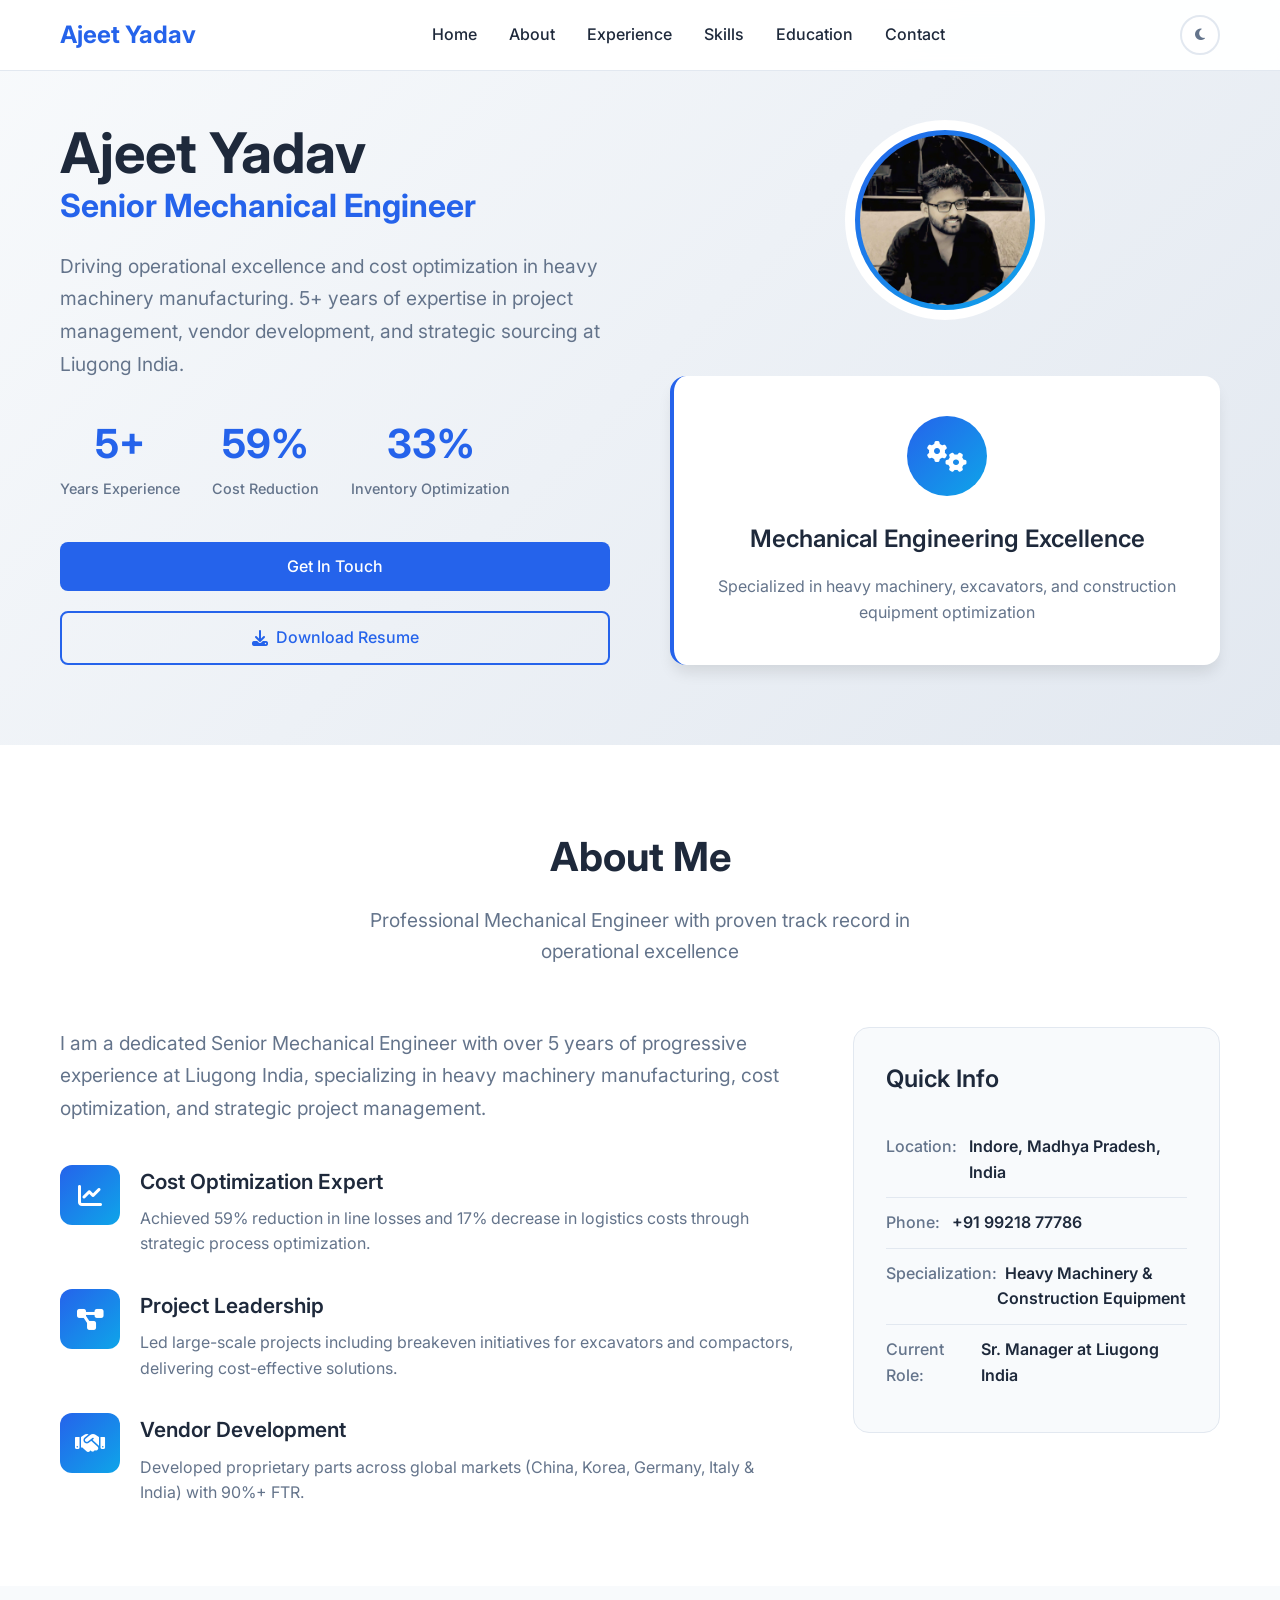
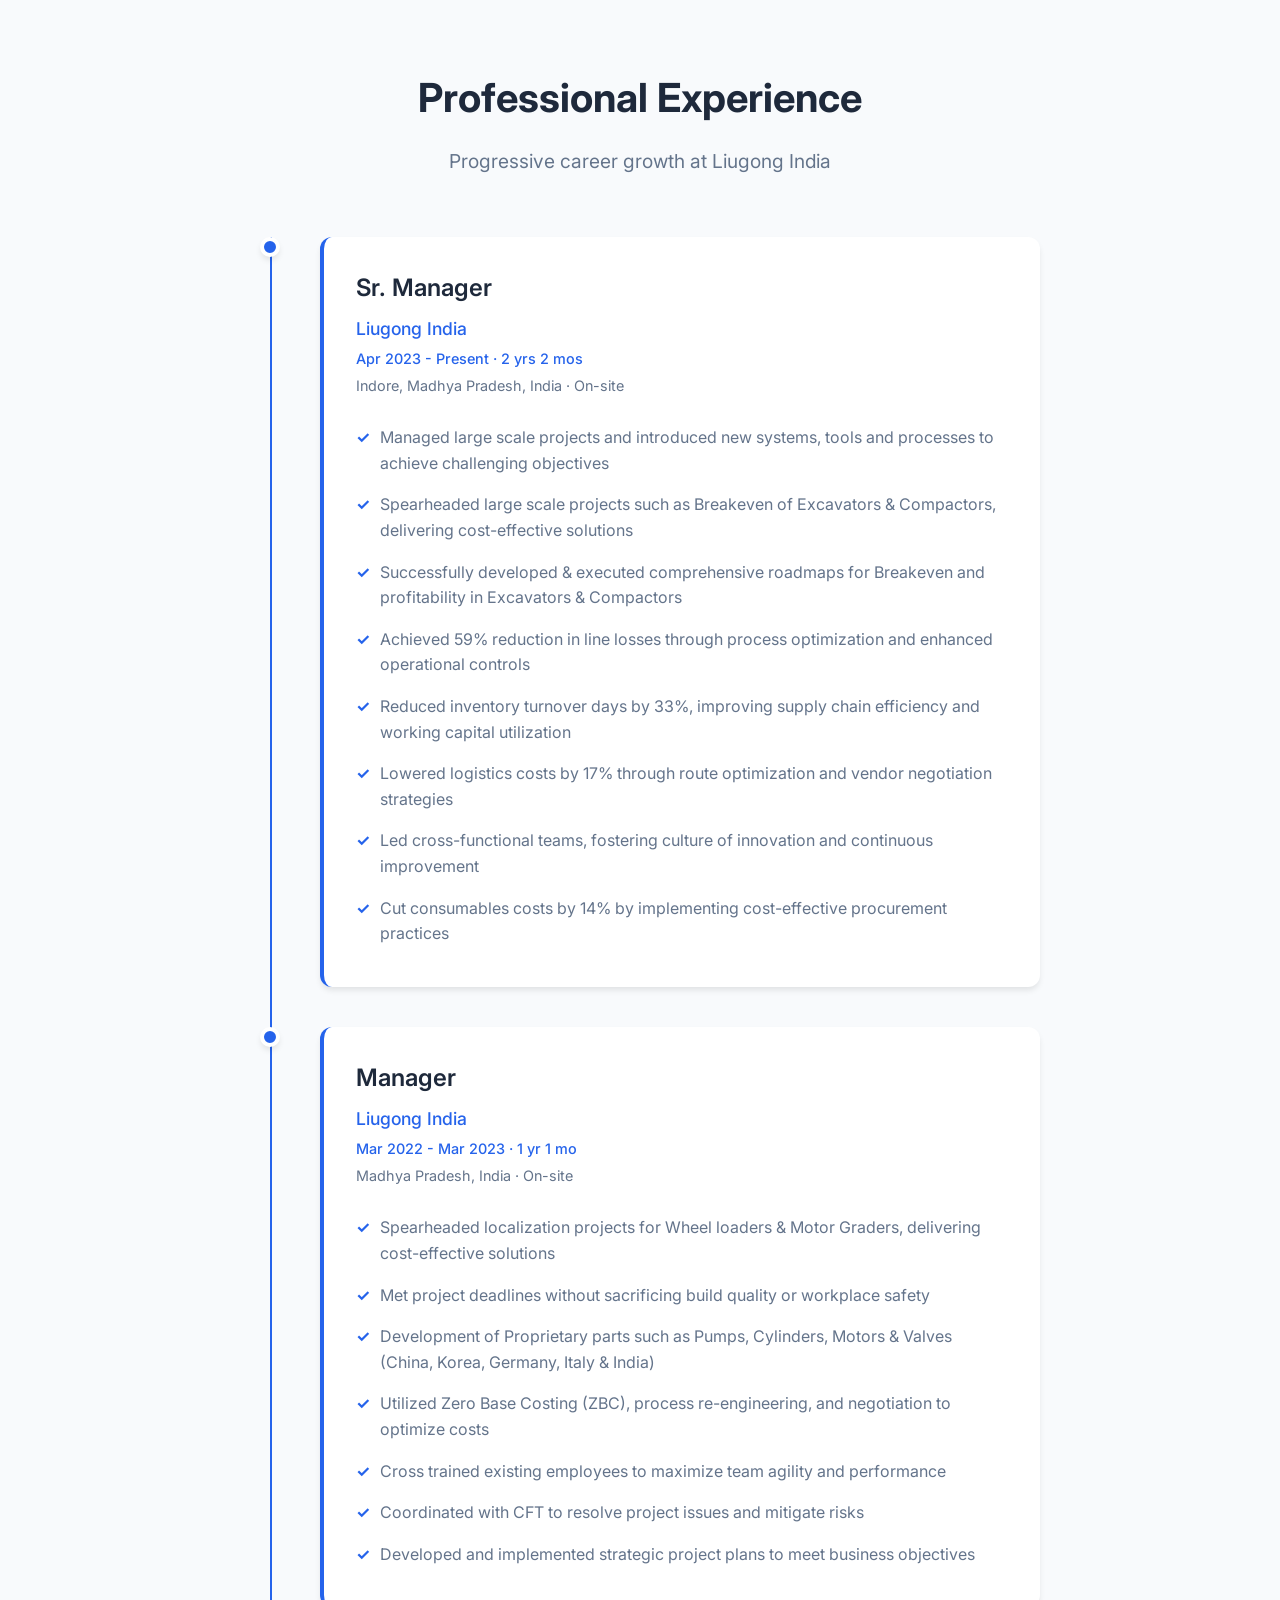
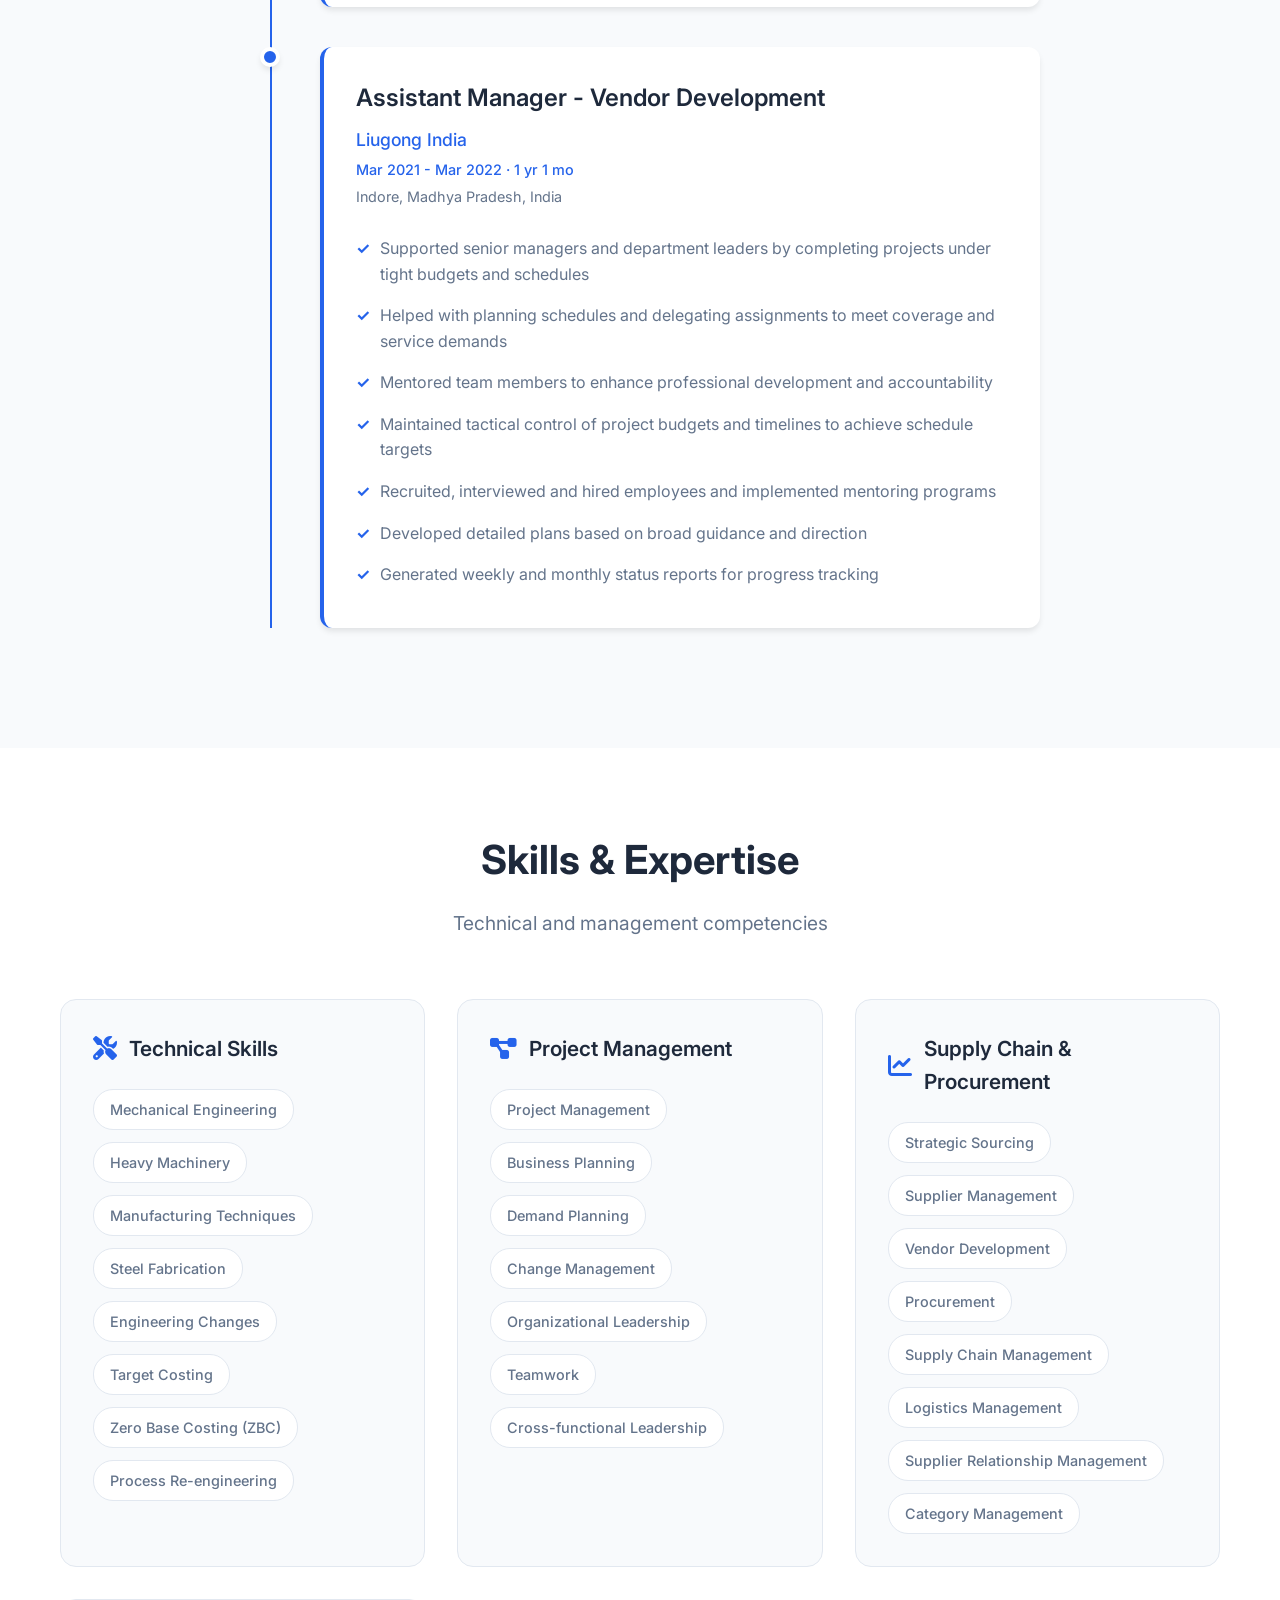
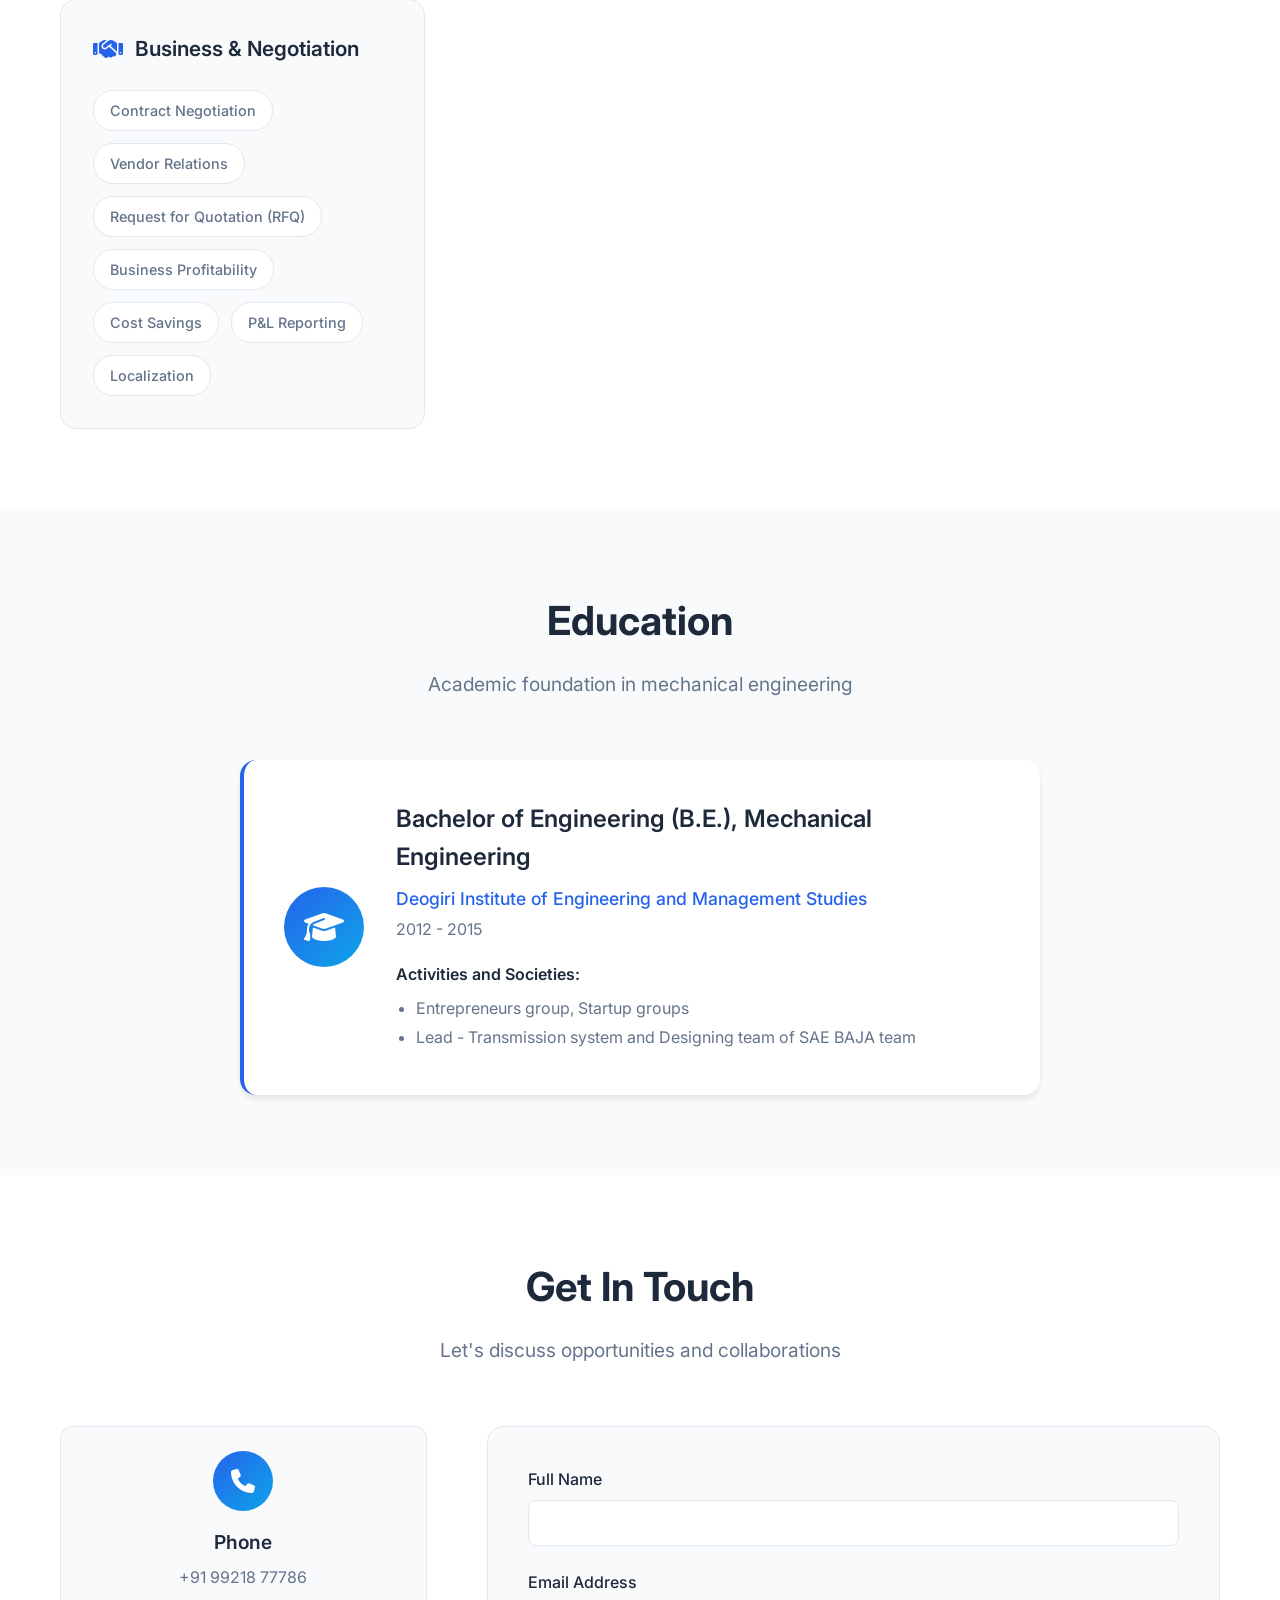
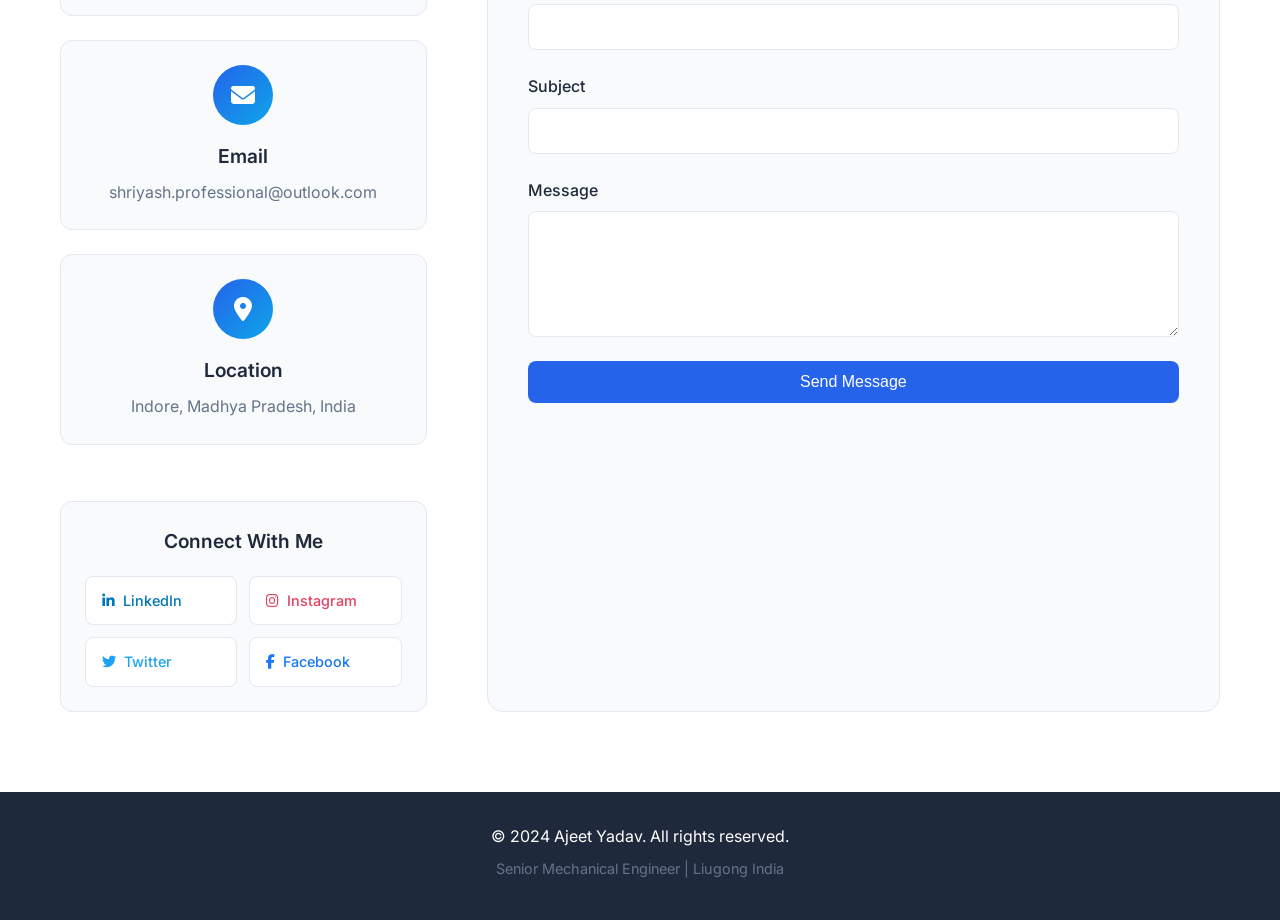
==== index.html @ 1510cbc3 "Add files via upload" ====
<!DOCTYPE html>
<html lang="en">
<head>
    <meta charset="UTF-8">
    <meta name="viewport" content="width=device-width, initial-scale=1.0">
    <title>Ajeet Yadav - Mechanical Engineer | Portfolio</title>
    <meta name="description" content="Professional portfolio of Ajeet Yadav, Senior Mechanical Engineer with 5+ years experience in project management, cost optimization, and vendor development at Liugong India.">
    
    <!-- Fonts -->
    <link href="https://fonts.googleapis.com/css2?family=Inter:wght@300;400;500;600;700&display=swap" rel="stylesheet">
    
    <!-- Icons -->
    <link rel="stylesheet" href="https://cdnjs.cloudflare.com/ajax/libs/font-awesome/6.4.0/css/all.min.css">
    
    <!-- Styles -->
    <link rel="stylesheet" href="styles/main.css">

    <style>
.custom-profile-photo {
  width: 200px;
  height: 200px;
  border-radius: 50%;           /* Makes the image round */
  object-fit: cover;            /* Keeps aspect ratio */
  border: 6px solid #ffffff;    /* Optional white border */
  box-shadow: 0 4px 15px rgba(0,0,0,0.2);
  display: block;
  margin: 0 auto;
}
</style>
</head>
<body>
    <!-- Navigation -->
    <nav class="navbar" id="navbar">
        <div class="nav-container">
            <div class="nav-logo">
                <h2>Ajeet Yadav</h2>
            </div>
            <div class="nav-menu" id="nav-menu">
                <a href="#home" class="nav-link">Home</a>
                <a href="#about" class="nav-link">About</a>
                <a href="#experience" class="nav-link">Experience</a>
                <a href="#skills" class="nav-link">Skills</a>
                <a href="#education" class="nav-link">Education</a>
                <a href="#contact" class="nav-link">Contact</a>
            </div>
            <div class="nav-actions">
                <button class="theme-toggle" id="theme-toggle" aria-label="Toggle dark mode">
                    <i class="fas fa-moon"></i>
                </button>
                <div class="nav-toggle" id="nav-toggle">
                    <span class="bar"></span>
                    <span class="bar"></span>
                    <span class="bar"></span>
                </div>
            </div>
        </div>
    </nav>

    <!-- Hero Section -->
    <section id="home" class="hero">
        <div class="hero-container">
            <div class="hero-content">
                <div class="hero-text">
                    <h1 class="hero-title">
                        <span class="title-line">Ajeet Yadav</span>
                        <span class="title-subtitle">Senior Mechanical Engineer</span>
                    </h1>
                    <p class="hero-description">
                        Driving operational excellence and cost optimization in heavy machinery manufacturing. 
                        5+ years of expertise in project management, vendor development, and strategic sourcing at Liugong India.
                    </p>
                    <div class="profile-photo-container mobile-photo">
                        <div class="profile-photo">
                            <svg width="200" height="200" viewBox="0 0 200 200" xmlns="http://www.w3.org/2000/svg">
                                <defs>
                                    <linearGradient id="profileGradient" x1="0%" y1="0%" x2="100%" y2="100%">
                                        <stop offset="0%" style="stop-color:#2563eb;stop-opacity:1" />
                                        <stop offset="100%" style="stop-color:#0ea5e9;stop-opacity:1" />
                                    </linearGradient>
                                </defs>
                                <circle cx="100" cy="100" r="95" fill="url(#profileGradient)" stroke="#fff" stroke-width="10"/>
                                <circle cx="100" cy="75" r="30" fill="#fff" opacity="0.9"/>
                                <path d="M 50 140 Q 100 120 150 140 L 150 180 Q 100 160 50 180 Z" fill="#fff" opacity="0.9"/>
                                <text x="100" y="195" text-anchor="middle" font-family="Inter" font-size="12" font-weight="600" fill="#64748b"></text>
                            </svg>
                        </div>
                        <div class="photo-placeholder-text">
                            
                        </div>
                    </div>
                    <div class="hero-stats">
                        <div class="stat">
                            <span class="stat-number">5+</span>
                            <span class="stat-label">Years Experience</span>
                        </div>
                        <div class="stat">
                            <span class="stat-number">59%</span>
                            <span class="stat-label">Cost Reduction</span>
                        </div>
                        <div class="stat">
                            <span class="stat-number">33%</span>
                            <span class="stat-label">Inventory Optimization</span>
                        </div>
                    </div>
                    <div class="hero-buttons">
                        <a href="#contact" class="btn btn-primary">Get In Touch</a>
                        <a href="assets/resume.pdf" class="btn btn-secondary" download>
                            <i class="fas fa-download"></i> Download Resume
                        </a>
                    </div>
                </div>
                <div class="hero-image">
                    <div class="profile-photo-container desktop-photo">
                        <div class="profile-photo">


                            <svg width="200" height="200" viewBox="0 0 200 200" xmlns="http://www.w3.org/2000/svg">
                                <defs>
                                    <linearGradient id="profileGradient2" x1="0%" y1="0%" x2="100%" y2="100%">
                                        <stop offset="0%" style="stop-color:#2563eb; stop-opacity:1" />
                                        <stop offset="100%" style="stop-color:#0ea5e9; stop-opacity:1" />
                                    </linearGradient>
                                    <clipPath id="circleView">
                                        <circle cx="100" cy="100" r="85" />
                                    </clipPath>
                                </defs>

                                <!-- Outer Gradient Border Circle -->
                                <circle cx="100" cy="100" r="95" fill="url(#profileGradient2)" stroke="#fff" stroke-width="10" />

                                <!-- User Image Clipped Inside Circle -->
                                <image href="assets/AJ11jpg.jpg" x="15" y="15" height="170" width="170" clip-path="url(#circleView)"
                                    preserveAspectRatio="xMidYMid slice" />
                                </svg>
                        

                        </div>
                        <div class="photo-placeholder-text">
                            
                        </div>
                    </div>
                    <div class="hero-card">
                        <div class="card-icon">
                            <i class="fas fa-cogs"></i>
                        </div>
                        <h3>Mechanical Engineering Excellence</h3>
                        <p>Specialized in heavy machinery, excavators, and construction equipment optimization</p>
                    </div>
                </div>
            </div>
        </div>
    </section>

    <!-- About Section -->
    <section id="about" class="about">
        <div class="container">
            <div class="section-header">
                <h2 class="section-title">About Me</h2>
                <p class="section-subtitle">Professional Mechanical Engineer with proven track record in operational excellence</p>
            </div>
            <div class="about-content">
                <div class="about-text">
                    <p class="about-intro">
                        I am a dedicated Senior Mechanical Engineer with over 5 years of progressive experience at Liugong India, 
                        specializing in heavy machinery manufacturing, cost optimization, and strategic project management.
                    </p>
                    <div class="about-highlights">
                        <div class="highlight-item">
                            <div class="highlight-icon">
                                <i class="fas fa-chart-line"></i>
                            </div>
                            <div class="highlight-content">
                                <h4>Cost Optimization Expert</h4>
                                <p>Achieved 59% reduction in line losses and 17% decrease in logistics costs through strategic process optimization.</p>
                            </div>
                        </div>
                        <div class="highlight-item">
                            <div class="highlight-icon">
                                <i class="fas fa-project-diagram"></i>
                            </div>
                            <div class="highlight-content">
                                <h4>Project Leadership</h4>
                                <p>Led large-scale projects including breakeven initiatives for excavators and compactors, delivering cost-effective solutions.</p>
                            </div>
                        </div>
                        <div class="highlight-item">
                            <div class="highlight-icon">
                                <i class="fas fa-handshake"></i>
                            </div>
                            <div class="highlight-content">
                                <h4>Vendor Development</h4>
                                <p>Developed proprietary parts across global markets (China, Korea, Germany, Italy & India) with 90%+ FTR.</p>
                            </div>
                        </div>
                    </div>
                </div>
                <div class="about-info">
                    <div class="info-card">
                        <h3>Quick Info</h3>
                        <div class="info-item">
                            <span class="info-label">Location:</span>
                            <span class="info-value">&nbsp; &nbsp;Indore, Madhya Pradesh, &nbsp;&nbsp;&nbsp;India</span>
                        </div>
                        <div class="info-item">
                            <span class="info-label">Phone:&nbsp;&nbsp;&nbsp;</span>
                            <span class="info-value">+91 99218 77786</span>
                        </div>
                        <div class="info-item">
                            <span class="info-label">Specialization:</span>
                            <span class="info-value">&nbsp;&nbsp;Heavy Machinery & Construction Equipment</span>
                        </div>
                        <div class="info-item">
                            <span class="info-label">Current Role:</span>
                            <span class="info-value">Sr. Manager at Liugong India</span>
                        </div>
                    </div>
                </div>
            </div>
        </div>
    </section>

    <!-- Experience Section -->
    <section id="experience" class="experience">
        <div class="container">
            <div class="section-header">
                <h2 class="section-title">Professional Experience</h2>
                <p class="section-subtitle">Progressive career growth at Liugong India</p>
            </div>
            <div class="timeline">
                <div class="timeline-item">
                    <div class="timeline-marker"></div>
                    <div class="timeline-content">
                        <div class="timeline-header">
                            <h3>Sr. Manager</h3>
                            <span class="timeline-company">Liugong India</span>
                            <span class="timeline-period">Apr 2023 - Present · 2 yrs 2 mos</span>
                            <span class="timeline-location">Indore, Madhya Pradesh, India · On-site</span>
                        </div>
                        <div class="timeline-achievements">
                            <ul>
                                <li>Managed large scale projects and introduced new systems, tools and processes to achieve challenging objectives</li>
                                <li>Spearheaded large scale projects such as Breakeven of Excavators & Compactors, delivering cost-effective solutions</li>
                                <li>Successfully developed & executed comprehensive roadmaps for Breakeven and profitability in Excavators & Compactors</li>
                                <li>Achieved 59% reduction in line losses through process optimization and enhanced operational controls</li>
                                <li>Reduced inventory turnover days by 33%, improving supply chain efficiency and working capital utilization</li>
                                <li>Lowered logistics costs by 17% through route optimization and vendor negotiation strategies</li>
                                <li>Led cross-functional teams, fostering culture of innovation and continuous improvement</li>
                                <li>Cut consumables costs by 14% by implementing cost-effective procurement practices</li>
                            </ul>
                        </div>
                    </div>
                </div>

                <div class="timeline-item">
                    <div class="timeline-marker"></div>
                    <div class="timeline-content">
                        <div class="timeline-header">
                            <h3>Manager</h3>
                            <span class="timeline-company">Liugong India</span>
                            <span class="timeline-period">Mar 2022 - Mar 2023 · 1 yr 1 mo</span>
                            <span class="timeline-location">Madhya Pradesh, India · On-site</span>
                        </div>
                        <div class="timeline-achievements">
                            <ul>
                                <li>Spearheaded localization projects for Wheel loaders & Motor Graders, delivering cost-effective solutions</li>
                                <li>Met project deadlines without sacrificing build quality or workplace safety</li>
                                <li>Development of Proprietary parts such as Pumps, Cylinders, Motors & Valves (China, Korea, Germany, Italy & India)</li>
                                <li>Utilized Zero Base Costing (ZBC), process re-engineering, and negotiation to optimize costs</li>
                                <li>Cross trained existing employees to maximize team agility and performance</li>
                                <li>Coordinated with CFT to resolve project issues and mitigate risks</li>
                                <li>Developed and implemented strategic project plans to meet business objectives</li>
                            </ul>
                        </div>
                    </div>
                </div>

                <div class="timeline-item">
                    <div class="timeline-marker"></div>
                    <div class="timeline-content">
                        <div class="timeline-header">
                            <h3>Assistant Manager - Vendor Development</h3>
                            <span class="timeline-company">Liugong India</span>
                            <span class="timeline-period">Mar 2021 - Mar 2022 · 1 yr 1 mo</span>
                            <span class="timeline-location">Indore, Madhya Pradesh, India</span>
                        </div>
                        <div class="timeline-achievements">
                            <ul>
                                <li>Supported senior managers and department leaders by completing projects under tight budgets and schedules</li>
                                <li>Helped with planning schedules and delegating assignments to meet coverage and service demands</li>
                                <li>Mentored team members to enhance professional development and accountability</li>
                                <li>Maintained tactical control of project budgets and timelines to achieve schedule targets</li>
                                <li>Recruited, interviewed and hired employees and implemented mentoring programs</li>
                                <li>Developed detailed plans based on broad guidance and direction</li>
                                <li>Generated weekly and monthly status reports for progress tracking</li>
                            </ul>
                        </div>
                    </div>
                </div>
            </div>
        </div>
    </section>

    <!-- Skills Section -->
    <section id="skills" class="skills">
        <div class="container">
            <div class="section-header">
                <h2 class="section-title">Skills & Expertise</h2>
                <p class="section-subtitle">Technical and management competencies</p>
            </div>
            <div class="skills-grid">
                <div class="skill-category">
                    <h3 class="category-title">
                        <i class="fas fa-tools"></i>
                        Technical Skills
                    </h3>
                    <div class="skills-list">
                        <span class="skill-tag">Mechanical Engineering</span>
                        <span class="skill-tag">Heavy Machinery</span>
                        <span class="skill-tag">Manufacturing Techniques</span>
                        <span class="skill-tag">Steel Fabrication</span>
                        <span class="skill-tag">Engineering Changes</span>
                        <span class="skill-tag">Target Costing</span>
                        <span class="skill-tag">Zero Base Costing (ZBC)</span>
                        <span class="skill-tag">Process Re-engineering</span>
                    </div>
                </div>

                <div class="skill-category">
                    <h3 class="category-title">
                        <i class="fas fa-project-diagram"></i>
                        Project Management
                    </h3>
                    <div class="skills-list">
                        <span class="skill-tag">Project Management</span>
                        <span class="skill-tag">Business Planning</span>
                        <span class="skill-tag">Demand Planning</span>
                        <span class="skill-tag">Change Management</span>
                        <span class="skill-tag">Organizational Leadership</span>
                        <span class="skill-tag">Teamwork</span>
                        <span class="skill-tag">Cross-functional Leadership</span>
                    </div>
                </div>

                <div class="skill-category">
                    <h3 class="category-title">
                        <i class="fas fa-chart-line"></i>
                        Supply Chain & Procurement
                    </h3>
                    <div class="skills-list">
                        <span class="skill-tag">Strategic Sourcing</span>
                        <span class="skill-tag">Supplier Management</span>
                        <span class="skill-tag">Vendor Development</span>
                        <span class="skill-tag">Procurement</span>
                        <span class="skill-tag">Supply Chain Management</span>
                        <span class="skill-tag">Logistics Management</span>
                        <span class="skill-tag">Supplier Relationship Management</span>
                        <span class="skill-tag">Category Management</span>
                    </div>
                </div>

                <div class="skill-category">
                    <h3 class="category-title">
                        <i class="fas fa-handshake"></i>
                        Business & Negotiation
                    </h3>
                    <div class="skills-list">
                        <span class="skill-tag">Contract Negotiation</span>
                        <span class="skill-tag">Vendor Relations</span>
                        <span class="skill-tag">Request for Quotation (RFQ)</span>
                        <span class="skill-tag">Business Profitability</span>
                        <span class="skill-tag">Cost Savings</span>
                        <span class="skill-tag">P&L Reporting</span>
                        <span class="skill-tag">Localization</span>
                    </div>
                </div>
            </div>
        </div>
    </section>

    <!-- Education Section -->
    <section id="education" class="education">
        <div class="container">
            <div class="section-header">
                <h2 class="section-title">Education</h2>
                <p class="section-subtitle">Academic foundation in mechanical engineering</p>
            </div>
            <div class="education-card">
                <div class="education-icon">
                    <i class="fas fa-graduation-cap"></i>
                </div>
                <div class="education-content">
                    <h3>Bachelor of Engineering (B.E.), Mechanical Engineering</h3>
                    <p class="education-institution">Deogiri Institute of Engineering and Management Studies</p>
                    <p class="education-period">2012 - 2015</p>
                    <div class="education-activities">
                        <h4>Activities and Societies:</h4>
                        <ul>
                            <li>Entrepreneurs group, Startup groups</li>
                            <li>Lead - Transmission system and Designing team of SAE BAJA team</li>
                        </ul>
                    </div>
                </div>
            </div>
        </div>
    </section>

    <!-- Contact Section -->
    <section id="contact" class="contact">
        <div class="container">
            <div class="section-header">
                <h2 class="section-title">Get In Touch</h2>
                <p class="section-subtitle">Let's discuss opportunities and collaborations</p>
            </div>
            <div class="contact-content">
                <div class="contact-info">
                    <div class="contact-card">
                        <div class="contact-icon">
                            <i class="fas fa-phone"></i>
                        </div>
                        <h3>Phone</h3>
                        <p>+91 99218 77786</p>
                    </div>
                    <div class="contact-card">
                        <div class="contact-icon">
                            <i class="fas fa-envelope"></i>
                        </div>
                        <h3>Email</h3>
                        <p>shriyash.professional@outlook.com</p>
                    </div>
                    <div class="contact-card">
                        <div class="contact-icon">
                            <i class="fas fa-map-marker-alt"></i>
                        </div>
                        <h3>Location</h3>
                        <p>Indore, Madhya Pradesh, India</p>
                    </div>
                    <div class="social-media">
                        <h3>Connect With Me</h3>
                        <div class="social-links">
                            <a href="https://www.linkedin.com/in/ajeet-yadav-aj-0a6a9061/" target="_blank" rel="noopener noreferrer" class="social-link linkedin">
                                <i class="fab fa-linkedin-in"></i>
                                <span>LinkedIn</span>
                            </a>
                            <a href="https://www.instagram.com/yaduvansh_ajeet/" target="_blank" rel="noopener noreferrer" class="social-link instagram">
                                <i class="fab fa-instagram"></i>
                                <span>Instagram</span>
                            </a>
                            <a href="#" target="_blank" rel="noopener noreferrer" class="social-link twitter">
                                <i class="fab fa-twitter"></i>
                                <span>Twitter</span>
                            </a>
                            <a href="#" target="_blank" rel="noopener noreferrer" class="social-link facebook">
                                <i class="fab fa-facebook-f"></i>
                                <span>Facebook</span>
                            </a>
                        </div>
                    </div>
                </div>
                <div class="contact-form-container">
                    <form class="contact-form" id="contact-form">
                        <div class="form-group">
                            <label for="name">Full Name</label>
                            <input type="text" id="name" name="name" required>
                        </div>
                        <div class="form-group">
                            <label for="email">Email Address</label>
                            <input type="email" id="email" name="email" required>
                        </div>
                        <div class="form-group">
                            <label for="subject">Subject</label>
                            <input type="text" id="subject" name="subject" required>
                        </div>
                        <div class="form-group">
                            <label for="message">Message</label>
                            <textarea id="message" name="message" rows="5" required></textarea>
                        </div>
                        <button type="submit" class="btn btn-primary">
                            <span class="btn-text">Send Message</span>
                            <span class="btn-loading" style="display: none;">
                                <i class="fas fa-spinner fa-spin"></i> Sending...
                            </span>
                        </button>
                    </form>
                </div>
            </div>
        </div>
    </section>

    <!-- Footer -->
    <footer class="footer">
        <div class="container">
            <div class="footer-content">
                <p>&copy; 2024 Ajeet Yadav. All rights reserved.</p>
                <p>Senior Mechanical Engineer | Liugong India</p>
            </div>
        </div>
    </footer>

    <!-- Scripts -->
    <script src="scripts/main.js"></script>
</body>
</html>
---- styles/main.css ----
/* Reset and Base Styles */
* {
    margin: 0;
    padding: 0;
    box-sizing: border-box;
}

html {
    scroll-behavior: smooth;
}

body {
    font-family: 'Inter', sans-serif;
    line-height: 1.6;
    color: #333;
    background-color: #f8fafc;
}

/* CSS Variables */
:root {
    --primary-color: #2563eb;
    --secondary-color: #2563eb;
    --accent-color: #0ea5e9;
    --dark-color: #1e293b;
    --light-color: #f8fafc;
    --gray-color: #64748b;
    --border-color: #e2e8f0;
    --shadow: 0 4px 6px -1px rgba(0, 0, 0, 0.1);
    --shadow-lg: 0 10px 15px -3px rgba(0, 0, 0, 0.1);
    --transition: all 0.3s ease;
}

/* Dark Mode Variables */
[data-theme="dark"] {
    --primary-color: #3b82f6;
    --secondary-color: #3b82f6;;
    --accent-color: #06b6d4;
    --dark-color: #f1f5f9;
    --light-color: #0f172a;
    --gray-color: #94a3b8;
    --border-color: #334155;
    --shadow: 0 4px 6px -1px rgba(0, 0, 0, 0.3);
    --shadow-lg: 0 10px 15px -3px rgba(0, 0, 0, 0.3);
}
/* Proile Photo CSS Section Starts Here */
.custom-profile-photo {
  width: 200px;
  height: 200px;
  border-radius: 50%;          /* Makes it circular */
  object-fit: cover;           /* Crops nicely within the circle */
  border: 6px solid #ffffff;   /* Optional: white border like SVG */
  box-shadow: 0 4px 15px rgba(0,0,0,0.2); /* Optional shadow */
  display: block;
  margin: 0 auto;
}
/* Profile Photo CSS Section Ends Here */
[data-theme="dark"] body {
    background-color: #0f172a;
    color: #f1f5f9;
}

/* Utility Classes */
.container {
    max-width: 1200px;
    margin: 0 auto;
    padding: 0 20px;
}

.btn {
    display: inline-flex;
    align-items: center;
    justify-content: center;
    padding: 12px 24px;
    border: none;
    border-radius: 8px;
    text-decoration: none;
    font-weight: 500;
    font-size: 16px;
    cursor: pointer;
    transition: var(--transition);
    gap: 8px;
    text-align: center;
    width: 100%;
}

.btn-primary {
    background-color: var(--primary-color);
    color: white;
}

.btn-primary:hover {
    background-color: #1d4ed8;
    transform: translateY(-2px);
}

.btn-secondary {
    background-color: transparent;
    color: var(--primary-color);
    border: 2px solid var(--primary-color);
}

.btn-secondary:hover {
    background-color: var(--primary-color);
    color: white;
}

.section-header {
    text-align: center;
    margin-bottom: 60px;
}

.section-title {
    font-size: 2.5rem;
    font-weight: 700;
    color: var(--dark-color);
    margin-bottom: 16px;
}

.section-subtitle {
    font-size: 1.2rem;
    color: var(--gray-color);
    max-width: 600px;
    margin: 0 auto;
}

/* Navigation */
.navbar {
    position: fixed;
    top: 0;
    width: 100%;
    background-color: rgba(255, 255, 255, 0.95);
    backdrop-filter: blur(10px);
    border-bottom: 1px solid var(--border-color);
    z-index: 1000;
    transition: var(--transition);
}

[data-theme="dark"] .navbar {
    background-color: rgba(15, 23, 42, 0.95);
}

.nav-container {
    max-width: 1200px;
    margin: 0 auto;
    padding: 0 20px;
    display: flex;
    justify-content: space-between;
    align-items: center;
    height: 70px;
}

.nav-actions {
    display: flex;
    align-items: center;
    gap: 16px;
}

.theme-toggle {
    background: white;
    border: 2px solid var(--border-color);
    border-radius: 50%;
    width: 40px;
    height: 40px;
    display: flex;
    align-items: center;
    justify-content: center;
    cursor: pointer;
    transition: var(--transition);
    color: var(--gray-color);
}

[data-theme="dark"] .theme-toggle {
    background: #334155;
    border-color: #64748b;
    color: #94a3b8;
}

.theme-toggle:hover {
    background-color: var(--primary-color);
    color: white;
    border-color: var(--primary-color);
    transform: scale(1.1);
}

.nav-logo h2 {
    color: var(--primary-color);
    font-weight: 700;
}

[data-theme="dark"] .nav-logo h2 {
    color: #60a5fa;
}

.nav-menu {
    display: flex;
    gap: 32px;
}

.nav-link {
    text-decoration: none;
    color: var(--dark-color);
    font-weight: 500;
    transition: var(--transition);
    position: relative;
}

.nav-link:hover {
    color: var(--primary-color);
}

.nav-link::after {
    content: '';
    position: absolute;
    bottom: -5px;
    left: 0;
    width: 0;
    height: 2px;
    background-color: var(--primary-color);
    transition: var(--transition);
}

.nav-link:hover::after {
    width: 100%;
}

.nav-toggle {
    display: none;
    flex-direction: column;
    cursor: pointer;
}

.bar {
    width: 25px;
    height: 3px;
    background-color: var(--dark-color);
    margin: 3px 0;
    transition: var(--transition);
}

/* Profile Photo Styles */
.profile-photo-container {
    display: flex;
    flex-direction: column;
    align-items: center;
    margin-bottom: 32px;
}

.mobile-photo {
    display: none;
}

.desktop-photo {
    display: flex;
}

.profile-photo {
    position: relative;
    margin-bottom: 16px;
    transition: var(--transition);
}

.profile-photo:hover {
    transform: scale(1.05);
}

.photo-placeholder-text {
    text-align: center;
    color: var(--gray-color);
    font-size: 0.9rem;
    font-style: italic;
    max-width: 200px;
}

/* Hero Section */
.hero {
    padding: 120px 0 80px;
    background: linear-gradient(135deg, #f8fafc 0%, #e2e8f0 100%);
}

[data-theme="dark"] .hero {
    background: linear-gradient(135deg, #0f172a 0%, #1e293b 100%);
}

.hero-container {
    max-width: 1200px;
    margin: 0 auto;
    padding: 0 20px;
}

.hero-content {
    display: grid;
    grid-template-columns: 1fr 1fr;
    gap: 60px;
    align-items: center;
}

.hero-title {
    font-size: 3.5rem;
    font-weight: 700;
    color: var(--dark-color);
    margin-bottom: 24px;
    line-height: 1.2;
}

.title-line {
    display: block;
}

.title-subtitle {
    display: block;
    color: var(--primary-color);
    font-size: 2rem;
}

.hero-description {
    font-size: 1.2rem;
    color: var(--gray-color);
    margin-bottom: 32px;
    line-height: 1.7;
}

.hero-stats {
    display: flex;
    gap: 32px;
    margin-bottom: 40px;
}

.stat {
    text-align: center;
}

.stat-number {
    display: block;
    font-size: 2.5rem;
    font-weight: 700;
    color: var(--secondary-color);
}

.stat-label {
    font-size: 0.9rem;
    color: var(--gray-color);
    font-weight: 500;
}

.hero-buttons {
    display: flex;
    gap: 20px;
    flex-wrap: wrap;
}

.hero-card {
    background: white;
    padding: 40px;
    border-radius: 16px;
    box-shadow: var(--shadow-lg);
    text-align: center;
    border-left: 4px solid var(--secondary-color);
}

[data-theme="dark"] .hero-card {
    background: #334155;
}

.card-icon {
    width: 80px;
    height: 80px;
    background: linear-gradient(135deg, var(--primary-color), var(--accent-color));
    border-radius: 50%;
    display: flex;
    align-items: center;
    justify-content: center;
    margin: 0 auto 24px;
}

.card-icon i {
    font-size: 2rem;
    color: white;
}

.hero-card h3 {
    font-size: 1.5rem;
    font-weight: 600;
    color: var(--dark-color);
    margin-bottom: 16px;
}

.hero-card p {
    color: var(--gray-color);
    line-height: 1.6;
}

/* About Section */
.about {
    padding: 80px 0;
    background-color: white;
}

[data-theme="dark"] .about {
    background-color: #1e293b;
}

.about-content {
    display: grid;
    grid-template-columns: 2fr 1fr;
    gap: 60px;
    align-items: start;
}

.about-intro {
    font-size: 1.2rem;
    color: var(--gray-color);
    margin-bottom: 40px;
    line-height: 1.7;
}

.about-highlights {
    display: flex;
    flex-direction: column;
    gap: 32px;
}

.highlight-item {
    display: flex;
    gap: 20px;
    align-items: flex-start;
}

.highlight-icon {
    width: 60px;
    height: 60px;
    background: linear-gradient(135deg, var(--primary-color), var(--accent-color));
    border-radius: 12px;
    display: flex;
    align-items: center;
    justify-content: center;
    flex-shrink: 0;
}

.highlight-icon i {
    font-size: 1.5rem;
    color: white;
}

.highlight-content h4 {
    font-size: 1.3rem;
    font-weight: 600;
    color: var(--dark-color);
    margin-bottom: 8px;
}

.highlight-content p {
    color: var(--gray-color);
    line-height: 1.6;
}

.info-card {
    background: var(--light-color);
    padding: 32px;
    border-radius: 16px;
    border: 1px solid var(--border-color);
}

[data-theme="dark"] .info-card {
    background: #334155;
}

.info-card h3 {
    font-size: 1.5rem;
    font-weight: 600;
    color: var(--dark-color);
    margin-bottom: 24px;
}

.info-item {
    display: flex;
    justify-content: flex-start;
    padding: 12px 0;
    border-bottom: 1px solid var(--border-color);
}

.info-item:last-child {
    border-bottom: none;
}

.info-label {
    font-weight: 500;
    color: var(--gray-color);
}

.info-value {
    font-weight: 600;
    color: var(--dark-color);
    text-align:start;
}

/* Experience Section */
.experience {
    padding: 80px 0;
    background-color: var(--light-color);
}

[data-theme="dark"] .experience {
    background-color: #0f172a;
}

.timeline {
    position: relative;
    max-width: 800px;
    margin: 0 auto;
}

.timeline::before {
    content: '';
    position: absolute;
    left: 30px;
    top: 0;
    bottom: 0;
    width: 2px;
    background: var(--primary-color);
}

.timeline-item {
    position: relative;
    margin-bottom: 40px;
    padding-left: 80px;
}

.timeline-marker {
    position: absolute;
    left: 20px;
    top: 0;
    width: 20px;
    height: 20px;
    background: var(--secondary-color);
    border-radius: 50%;
    border: 4px solid white;
    box-shadow: var(--shadow);
}

.timeline-content {
    background: white;
    padding: 32px;
    border-radius: 12px;
    box-shadow: var(--shadow);
    border-left: 4px solid var(--primary-color);
}

[data-theme="dark"] .timeline-content {
    background: #334155;
}

.timeline-header h3 {
    font-size: 1.5rem;
    font-weight: 600;
    color: var(--dark-color);
    margin-bottom: 8px;
}

.timeline-company {
    font-size: 1.1rem;
    font-weight: 500;
    color: var(--primary-color);
    display: block;
    margin-bottom: 4px;
}

.timeline-period {
    font-size: 0.9rem;
    color: var(--secondary-color);
    font-weight: 500;
    display: block;
    margin-bottom: 4px;
}

.timeline-location {
    font-size: 0.9rem;
    color: var(--gray-color);
    display: block;
    margin-bottom: 20px;
}

.timeline-achievements ul {
    list-style: none;
    padding: 0;
}

.timeline-achievements li {
    padding: 8px 0;
    padding-left: 24px;
    position: relative;
    color: var(--gray-color);
    line-height: 1.6;
}

.timeline-achievements li::before {
    content: '✓';
    position: absolute;
    left: 0;
    color: var(--secondary-color);
    font-weight: bold;
}

/* Skills Section */
.skills {
    padding: 80px 0;
    background-color: white;
}

[data-theme="dark"] .skills {
    background-color: #1e293b;
}

.skills-grid {
    display: grid;
    grid-template-columns: repeat(auto-fit, minmax(300px, 1fr));
    gap: 32px;
}

.skill-category {
    background: var(--light-color);
    padding: 32px;
    border-radius: 16px;
    border: 1px solid var(--border-color);
    transition: var(--transition);
}

.skill-category:hover {
    transform: translateY(-4px);
    box-shadow: var(--shadow-lg);
}

.category-title {
    display: flex;
    align-items: center;
    gap: 12px;
    font-size: 1.3rem;
    font-weight: 600;
    color: var(--dark-color);
    margin-bottom: 24px;
}

.category-title i {
    color: var(--primary-color);
    font-size: 1.5rem;
}

.skills-list {
    display: flex;
    flex-wrap: wrap;
    gap: 12px;
}

.skill-tag {
    background: white;
    color: var(--gray-color);
    padding: 8px 16px;
    border-radius: 20px;
    font-size: 0.9rem;
    font-weight: 500;
    border: 1px solid var(--border-color);
    transition: var(--transition);
}

[data-theme="dark"] .skill-tag {
    background: #475569;
    color: #e2e8f0;
}

.skill-tag:hover {
    background: var(--primary-color);
    color: white;
    border-color: var(--primary-color);
}

/* Education Section */
.education {
    padding: 80px 0;
    background-color: var(--light-color);
}

[data-theme="dark"] .education {
    background-color: #0f172a;
}

.education-card {
    max-width: 800px;
    margin: 0 auto;
    background: white;
    padding: 40px;
    border-radius: 16px;
    box-shadow: var(--shadow);
    display: flex;
    gap: 32px;
    align-items: center;
    border-left: 4px solid var(--secondary-color);
}

[data-theme="dark"] .education-card {
    background: #334155;
}

.education-icon {
    width: 80px;
    height: 80px;
    background: linear-gradient(135deg, var(--primary-color), var(--accent-color));
    border-radius: 50%;
    display: flex;
    align-items: center;
    justify-content: center;
    flex-shrink: 0;
}

.education-icon i {
    font-size: 2rem;
    color: white;
}

.education-content h3 {
    font-size: 1.5rem;
    font-weight: 600;
    color: var(--dark-color);
    margin-bottom: 8px;
}

.education-institution {
    font-size: 1.1rem;
    color: var(--primary-color);
    font-weight: 500;
    margin-bottom: 4px;
}

.education-period {
    color: var(--gray-color);
    margin-bottom: 20px;
}

.education-activities h4 {
    font-size: 1rem;
    font-weight: 600;
    color: var(--dark-color);
    margin-bottom: 8px;
}

.education-activities ul {
    color: var(--gray-color);
    padding-left: 20px;
}

.education-activities li {
    margin-bottom: 4px;
    line-height: 1.6;
}

/* Social Media Styles */
.social-media {
    margin-top: 32px;
    padding: 24px;
    background: var(--light-color);
    border-radius: 12px;
    border: 1px solid var(--border-color);
}

.social-media h3 {
    font-size: 1.2rem;
    font-weight: 600;
    color: var(--dark-color);
    margin-bottom: 20px;
    text-align: center;
}

.social-links {
    display: grid;
    grid-template-columns: 1fr 1fr;
    gap: 12px;
}

.social-link {
    display: flex;
    align-items: center;
    gap: 8px;
    padding: 12px 16px;
    background: white;
    border-radius: 8px;
    text-decoration: none;
    transition: var(--transition);
    border: 1px solid var(--border-color);
    font-weight: 500;
    font-size: 0.9rem;
}

[data-theme="dark"] .social-link {
    background: #475569;
    color: #e2e8f0;
    border-color: #64748b;
}

.social-link:hover {
    transform: translateY(-2px);
    box-shadow: var(--shadow);
}

.social-link.linkedin {
    color: #0077b5;
}

.social-link.linkedin:hover {
    background-color: #0077b5;
    color: white;
    border-color: #0077b5;
}

.social-link.instagram {
    color: #e4405f;
}

.social-link.instagram:hover {
    background: linear-gradient(45deg, #f09433, #e6683c, #dc2743, #cc2366, #bc1888);
    color: white;
    border-color: #e4405f;
}

.social-link.twitter {
    color: #1da1f2;
}

.social-link.twitter:hover {
    background-color: #1da1f2;
    color: white;
    border-color: #1da1f2;
}

.social-link.facebook {
    color: #1877f2;
}

.social-link.facebook:hover {
    background-color: #1877f2;
    color: white;
    border-color: #1877f2;
}

/* Contact Section */
.contact {
    padding: 80px 0;
    background-color: white;
}

[data-theme="dark"] .contact {
    background-color: #1e293b;
}

.contact-content {
    display: grid;
    grid-template-columns: 1fr 2fr;
    gap: 60px;
}

.contact-info {
    display: flex;
    flex-direction: column;
    gap: 24px;
}

.contact-card {
    background: var(--light-color);
    padding: 24px;
    border-radius: 12px;
    text-align: center;
    border: 1px solid var(--border-color);
    transition: var(--transition);
}

.contact-card:hover {
    transform: translateY(-2px);
    box-shadow: var(--shadow);
}

.contact-icon {
    width: 60px;
    height: 60px;
    background: linear-gradient(135deg, var(--primary-color), var(--accent-color));
    border-radius: 50%;
    display: flex;
    align-items: center;
    justify-content: center;
    margin: 0 auto 16px;
}

.contact-icon i {
    font-size: 1.5rem;
    color: white;
}

.contact-card h3 {
    font-size: 1.2rem;
    font-weight: 600;
    color: var(--dark-color);
    margin-bottom: 8px;
}

.contact-card p {
    color: var(--gray-color);
}

.contact-form-container {
    background: var(--light-color);
    padding: 40px;
    border-radius: 16px;
    border: 1px solid var(--border-color);
}

[data-theme="dark"] .contact-form-container {
    background: #334155;
}

.contact-form {
    display: flex;
    flex-direction: column;
    gap: 24px;
}

.form-group {
    display: flex;
    flex-direction: column;
    gap: 8px;
}

.form-group label {
    font-weight: 500;
    color: var(--dark-color);
}

.form-group input,
.form-group textarea {
    padding: 12px 16px;
    border: 1px solid var(--border-color);
    border-radius: 8px;
    font-size: 16px;
    font-family: inherit;
    transition: var(--transition);
    background: white;
    color: var(--dark-color);
}

[data-theme="dark"] .form-group input,
[data-theme="dark"] .form-group textarea {
    background: #475569;
    color: #f1f5f9;
    border-color: #64748b;
}

.form-group input:focus,
.form-group textarea:focus {
    outline: none;
    border-color: var(--primary-color);
    box-shadow: 0 0 0 3px rgba(37, 99, 235, 0.1);
}

.form-group textarea {
    resize: vertical;
    min-height: 120px;
}

/* Footer */
.footer {
    background-color: var(--dark-color);
    color: white;
    padding: 32px 0;
    text-align: center;
}

[data-theme="dark"] .footer {
    background-color: #0f172a;
    border-top: 1px solid #334155;
}

.footer-content p {
    margin-bottom: 8px;
}

.footer-content p:last-child {
    color: var(--gray-color);
    font-size: 0.9rem;
}

/* Responsive Design */
@media (max-width: 768px) {
    .nav-container {
        height: 70px !important;
        min-height: 70px !important;
        padding: 0 20px !important;
    }

    .navbar {
        height: 70px !important;
        min-height: 70px !important;
    }

    .nav-menu {
        position: fixed;
        left: -100%;
        top: 70px;
        flex-direction: column;
        background-color: white;
        width: 100%;
        text-align: center;
        transition: var(--transition);
        box-shadow: var(--shadow);
        padding: 20px 0;
        z-index: 999;
    }

    [data-theme="dark"] .nav-menu {
        background-color: var(--light-color);
    }

    .nav-menu.active {
        left: 0;
    }

    .nav-toggle {
        display: flex;
        flex-shrink: 0;
    }

    .nav-actions {
        gap: 12px;
        flex-shrink: 0;
    }

    .theme-toggle {
        width: 36px;
        height: 36px;
        font-size: 14px;
        flex-shrink: 0;
    }

    .nav-logo {
        flex-shrink: 0 !important;
        min-width: 120px !important;
    }

    .nav-logo h2 {
        font-size: 1.5rem !important;
        margin: 0 !important;
        white-space: nowrap !important;
        overflow: visible !important;
    }

    .social-links {
        grid-template-columns: 1fr;
    }

    .nav-toggle.active .bar:nth-child(2) {
        opacity: 0;
    }

    .nav-toggle.active .bar:nth-child(1) {
        transform: translateY(8px) rotate(45deg);
    }

    .nav-toggle.active .bar:nth-child(3) {
        transform: translateY(-8px) rotate(-45deg);
    }

    .hero-content {
        grid-template-columns: 1fr;
        gap: 40px;
        text-align: center;
    }

    .mobile-photo {
        display: flex;
        flex-direction: column;
        align-items: center;
        margin: 32px 0;
    }

    .desktop-photo {
        display: none;
    }

    .hero-image {
        order: 2;
    }

    .hero-title {
        font-size: 2.5rem;
    }

    .title-subtitle {
        font-size: 1.5rem;
    }

    .hero-stats {
        justify-content: center;
    }

    .section-title {
        font-size: 2rem;
    }

    .about-content {
        grid-template-columns: 1fr;
        gap: 40px;
    }

    .contact-content {
        grid-template-columns: 1fr;
        gap: 40px;
    }

    .education-card {
        flex-direction: column;
        text-align: center;
        padding: 32px;
    }

    .timeline::before {
        left: 20px;
    }

    .timeline-item {
        padding-left: 60px;
    }

    .timeline-marker {
        left: 10px;
    }

    .hero-buttons {
        justify-content: center;
    }

    .hero-buttons .btn {
        padding: 10px 20px;
        font-size: 14px;
        width: auto;
    }
}

@media (max-width: 480px) {
    .container {
        padding: 0 16px;
    }

    .hero {
        padding: 100px 0 60px;
    }

    .hero-title {
        font-size: 2rem;
    }

    .title-subtitle {
        font-size: 1.2rem;
    }

    .hero-stats {
        flex-direction: column;
        gap: 16px;
    }

    .hero-buttons {
        flex-direction: column;
        align-items: center;
    }

    .section-header {
        margin-bottom: 40px;
    }

    .section-title {
        font-size: 1.8rem;
    }

    .skills-grid {
        grid-template-columns: 1fr;
    }

    .contact-form-container {
        padding: 24px;
    }

    .education-card {
        padding: 24px;
    }

    .timeline-content {
        padding: 24px;
    }
}

/* Animation Classes */
.fade-in {
    opacity: 0;
    transform: translateY(30px);
    transition: all 0.6s ease;
}

.fade-in.visible {
    opacity: 1;
    transform: translateY(0);
}

/* Loading Animation */
@keyframes spin {
    to {
        transform: rotate(360deg);
    }
}

.fa-spinner {
    animation: spin 1s linear infinite;
}

/* Form Status Messages */
.form-message {
    padding: 12px 16px;
    border-radius: 8px;
    margin-bottom: 20px;
    font-weight: 500;
}

.form-message.success {
    background-color: #dcfce7;
    color: #166534;
    border: 1px solid #bbf7d0;
}

.form-message.error {
    background-color: #fef2f2;
    color: #dc2626;
    border: 1px solid #fecaca;
}

/* Form Field Validation Styles */
.form-group.focused label {
    color: var(--primary-color);
}

.form-group input.success,
.form-group textarea.success {
    border-color: #22c55e;
    box-shadow: 0 0 0 3px rgba(34, 197, 94, 0.1);
}

.form-group input.error,
.form-group textarea.error {
    border-color: #ef4444;
    box-shadow: 0 0 0 3px rgba(239, 68, 68, 0.1);
}

.field-message {
    font-size: 0.8rem;
    color: #ef4444;
    margin-top: 4px;
    display: block;
}
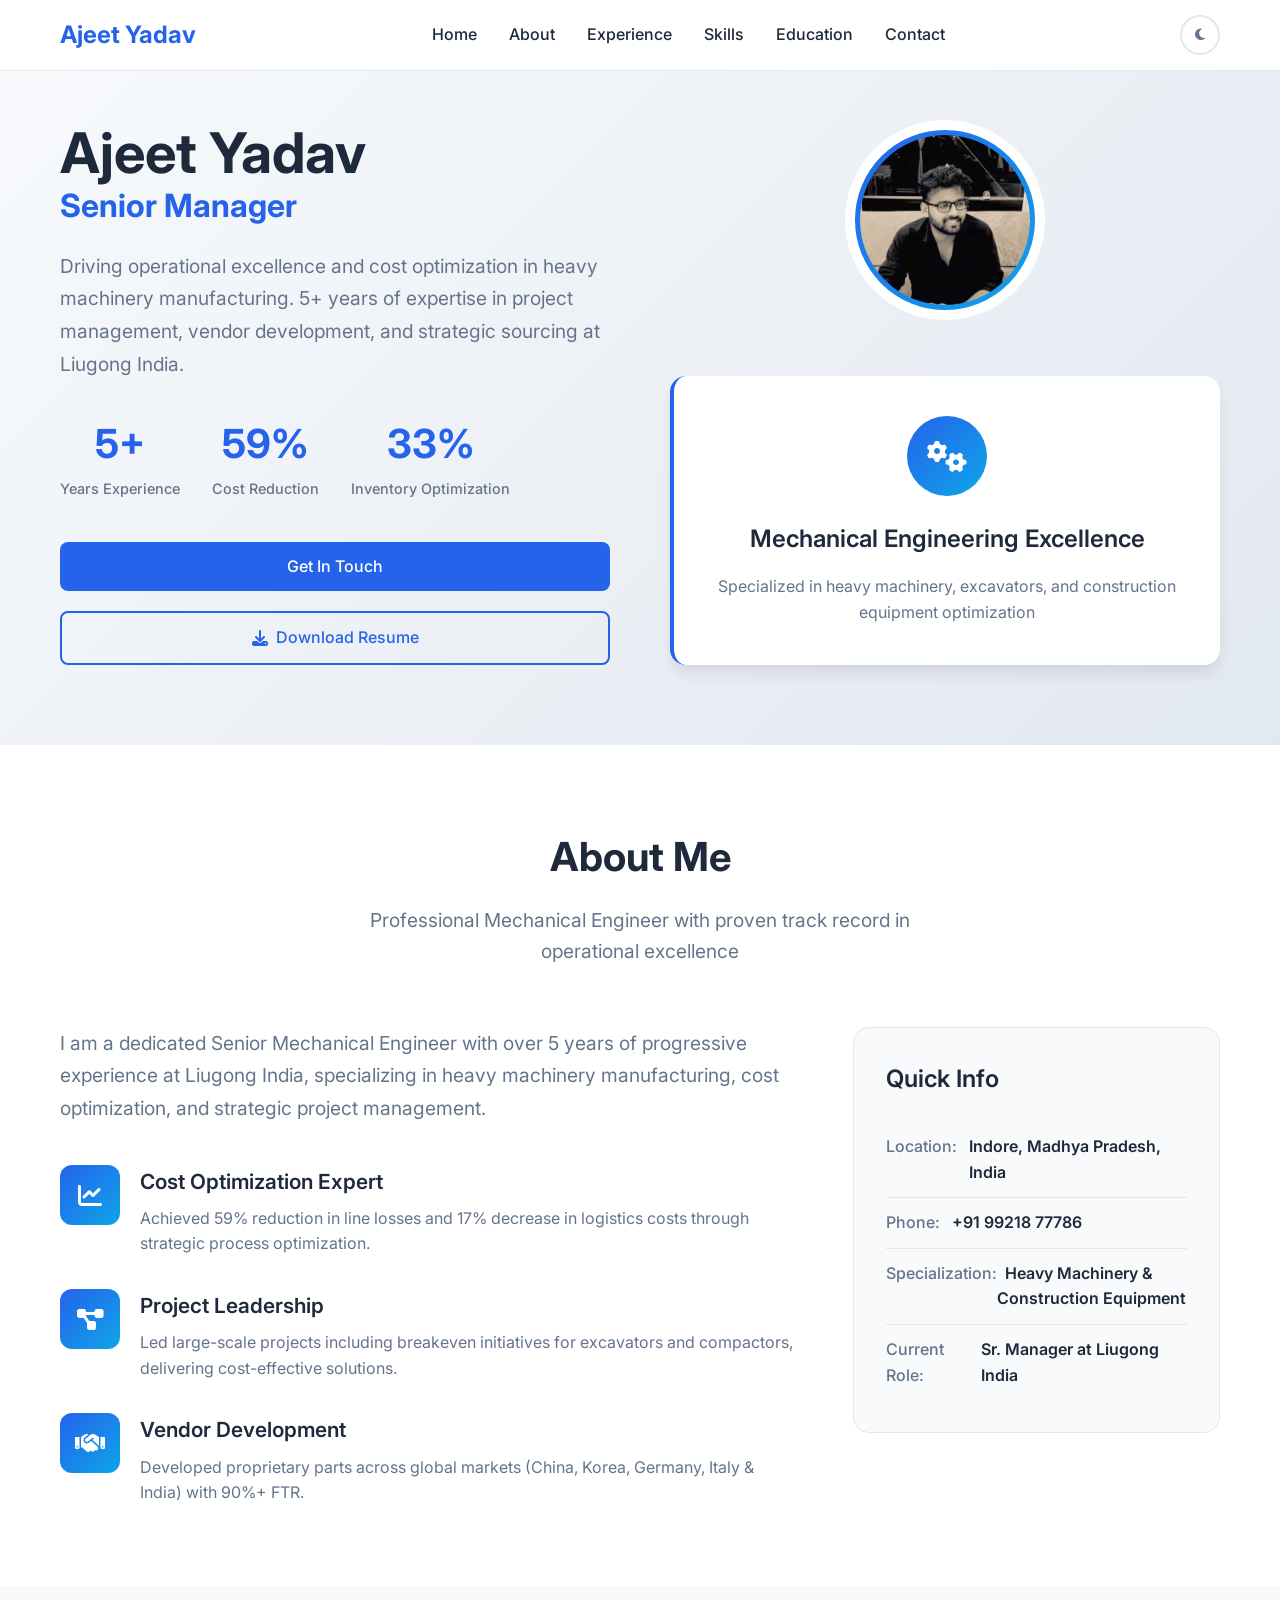
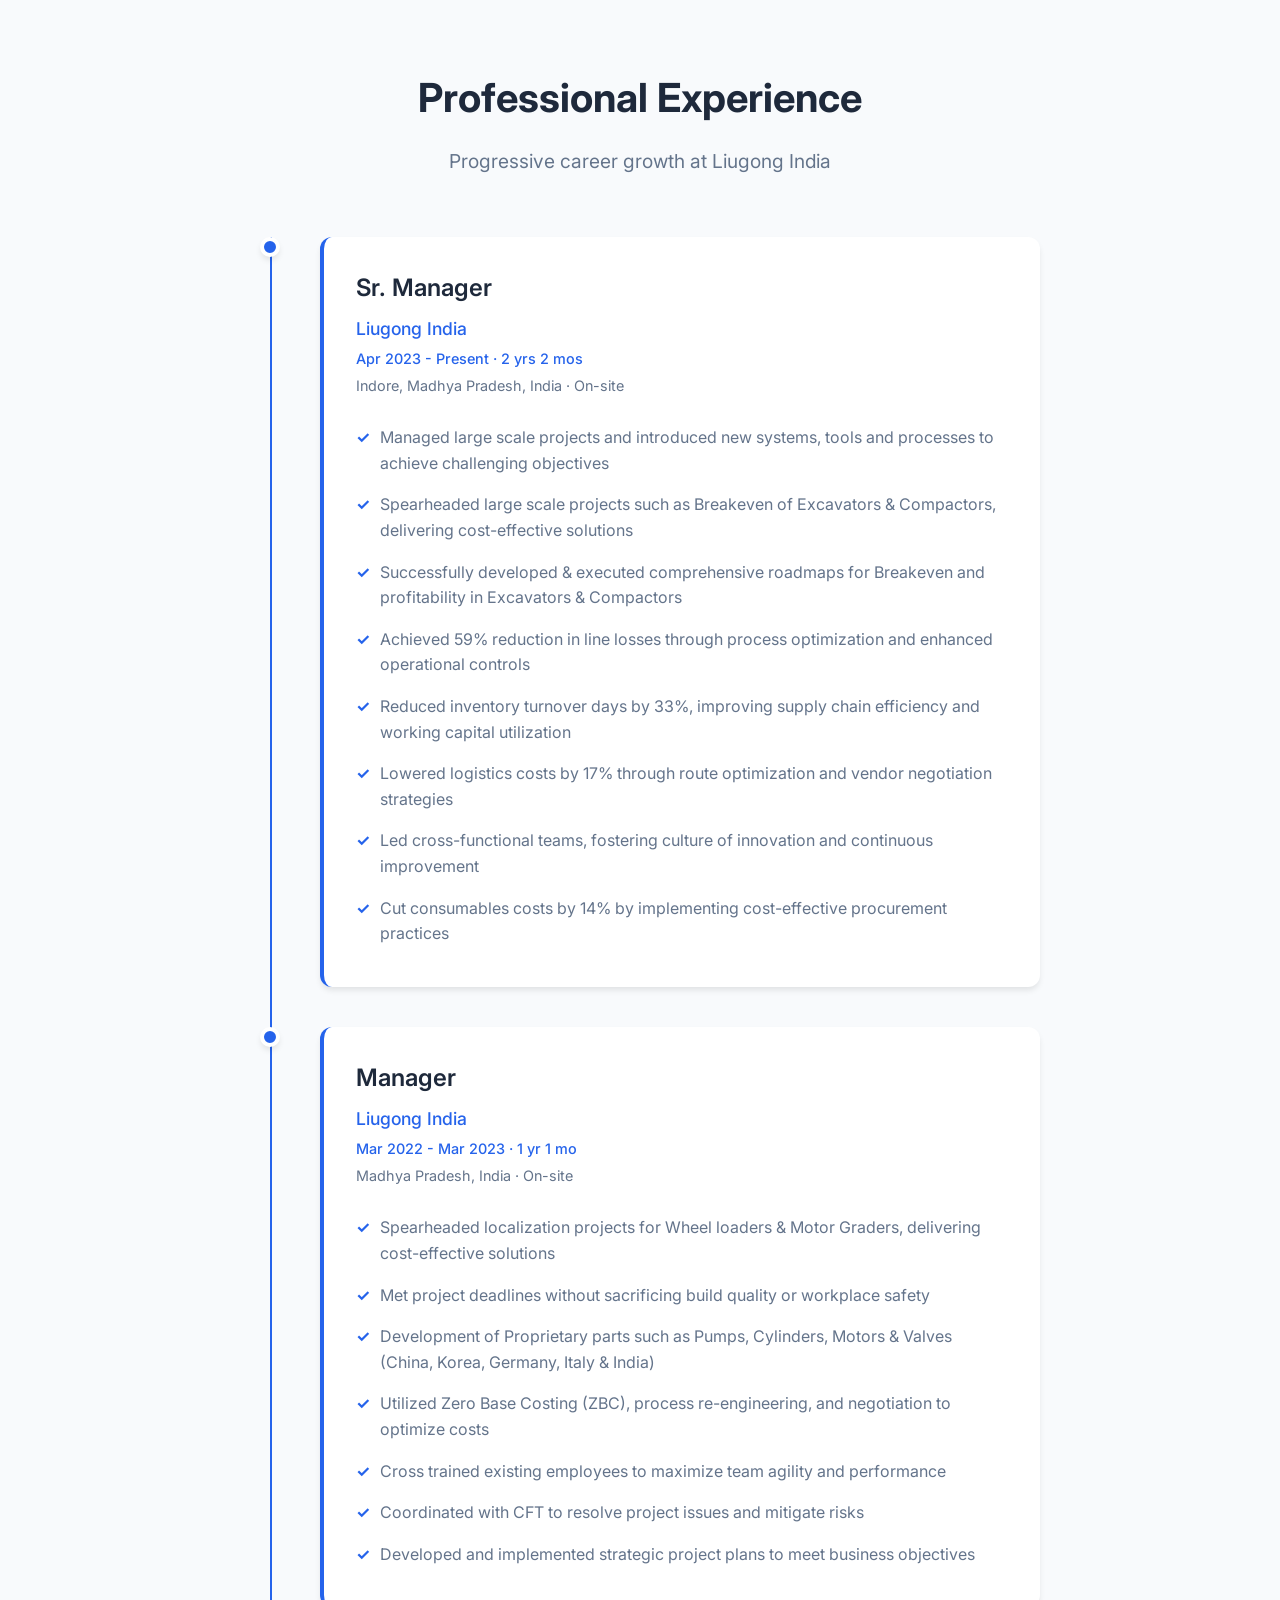
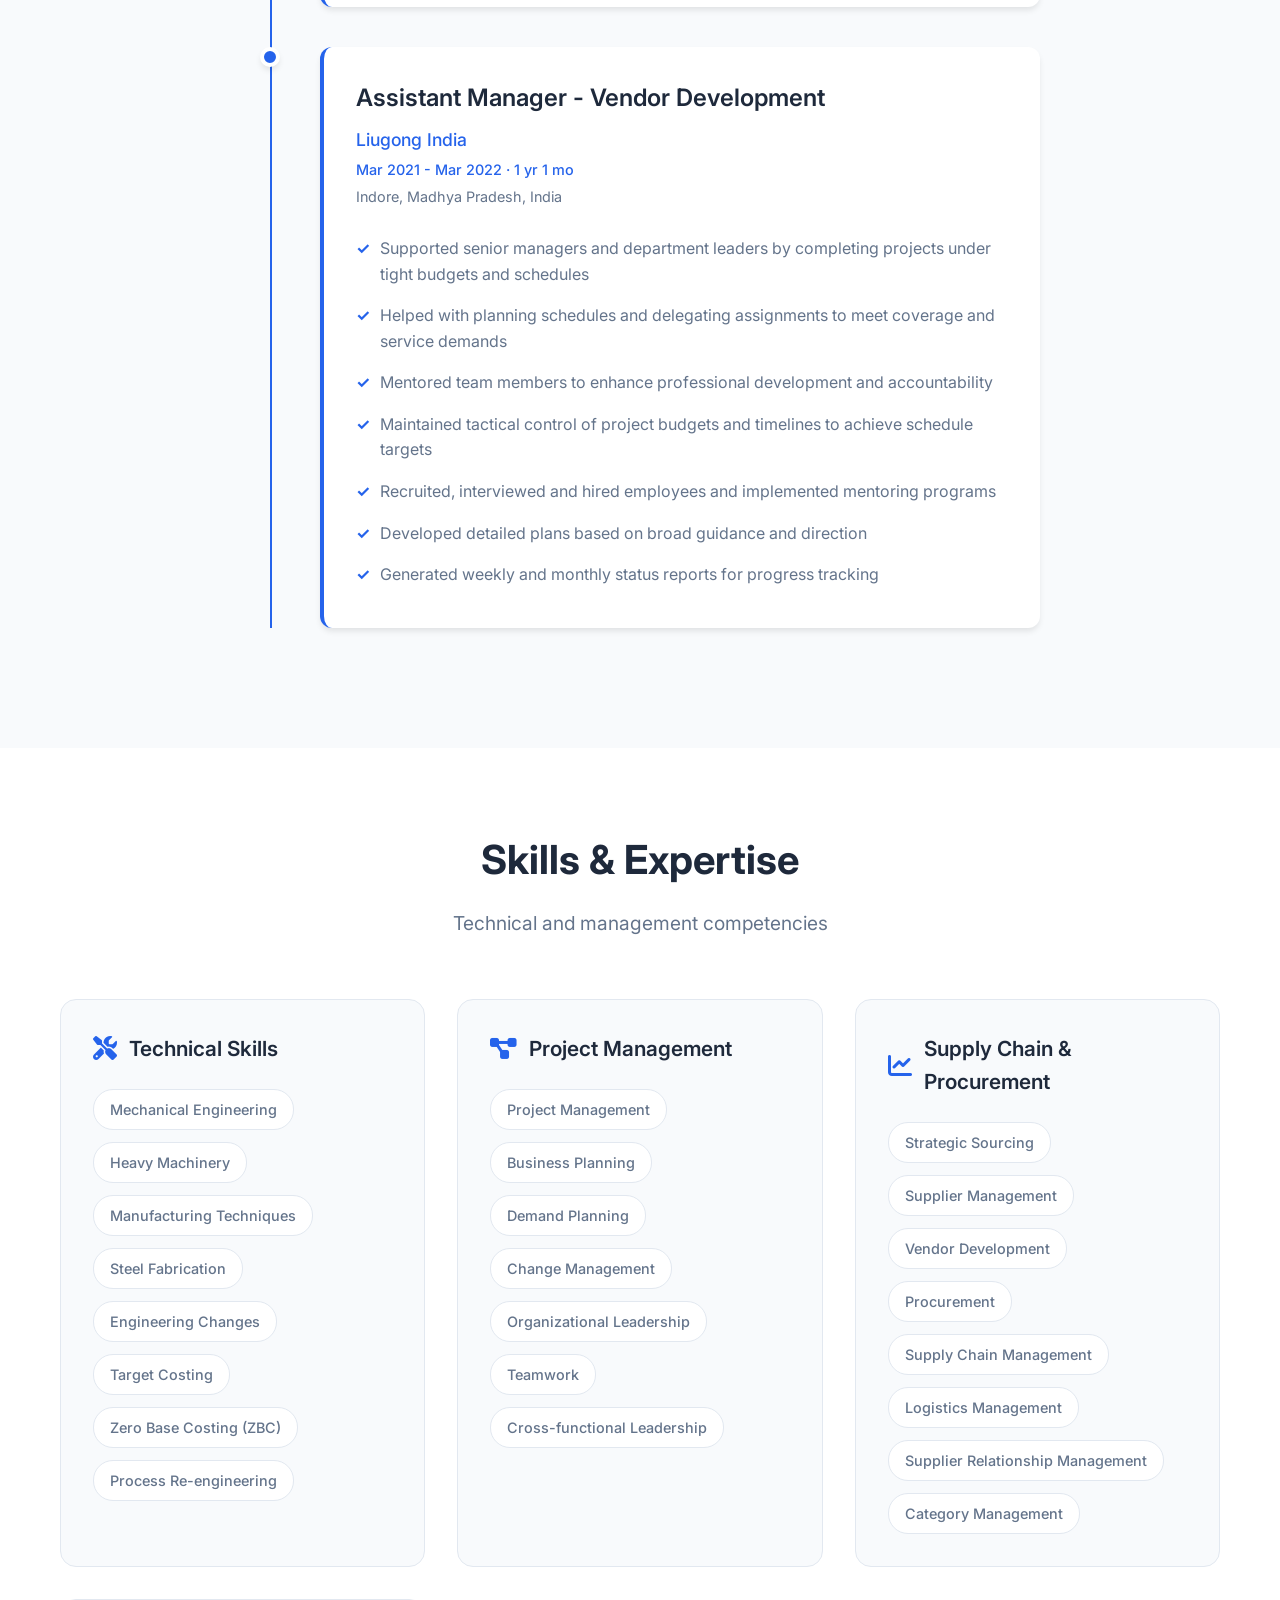
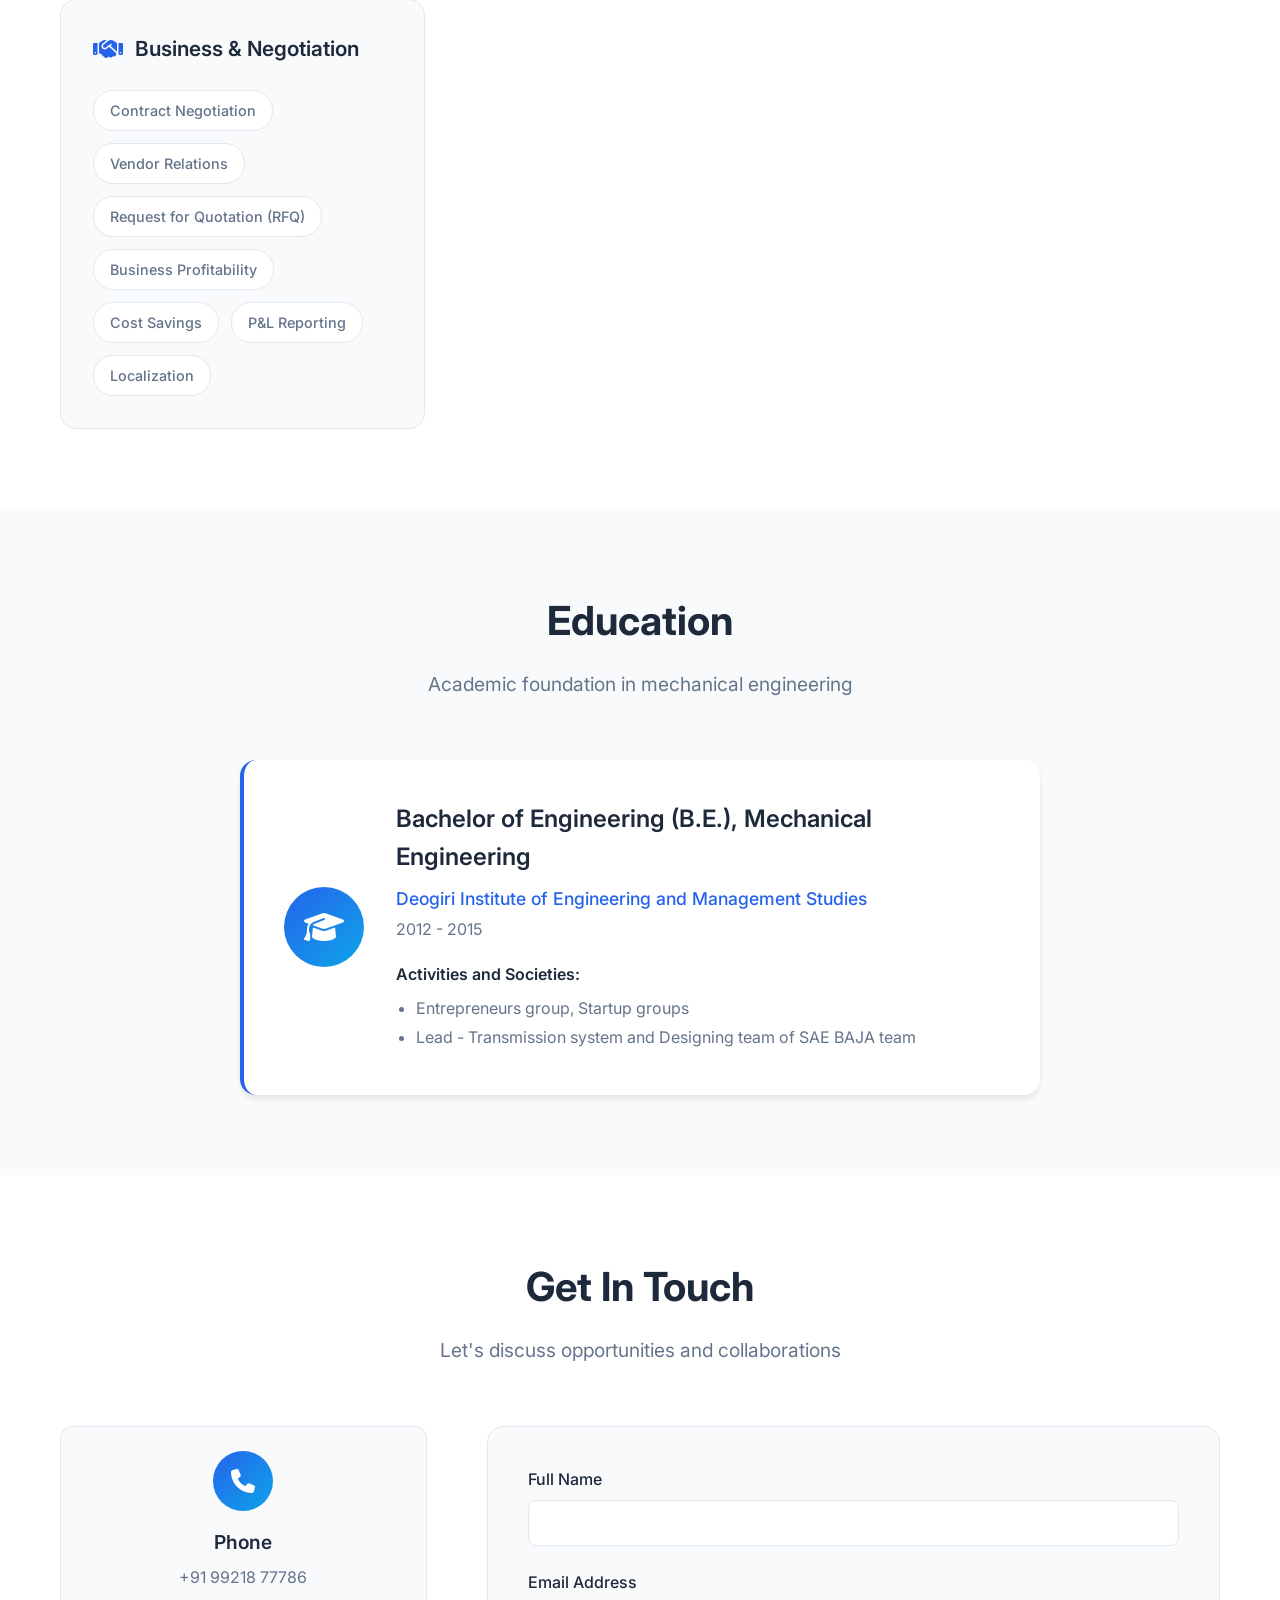
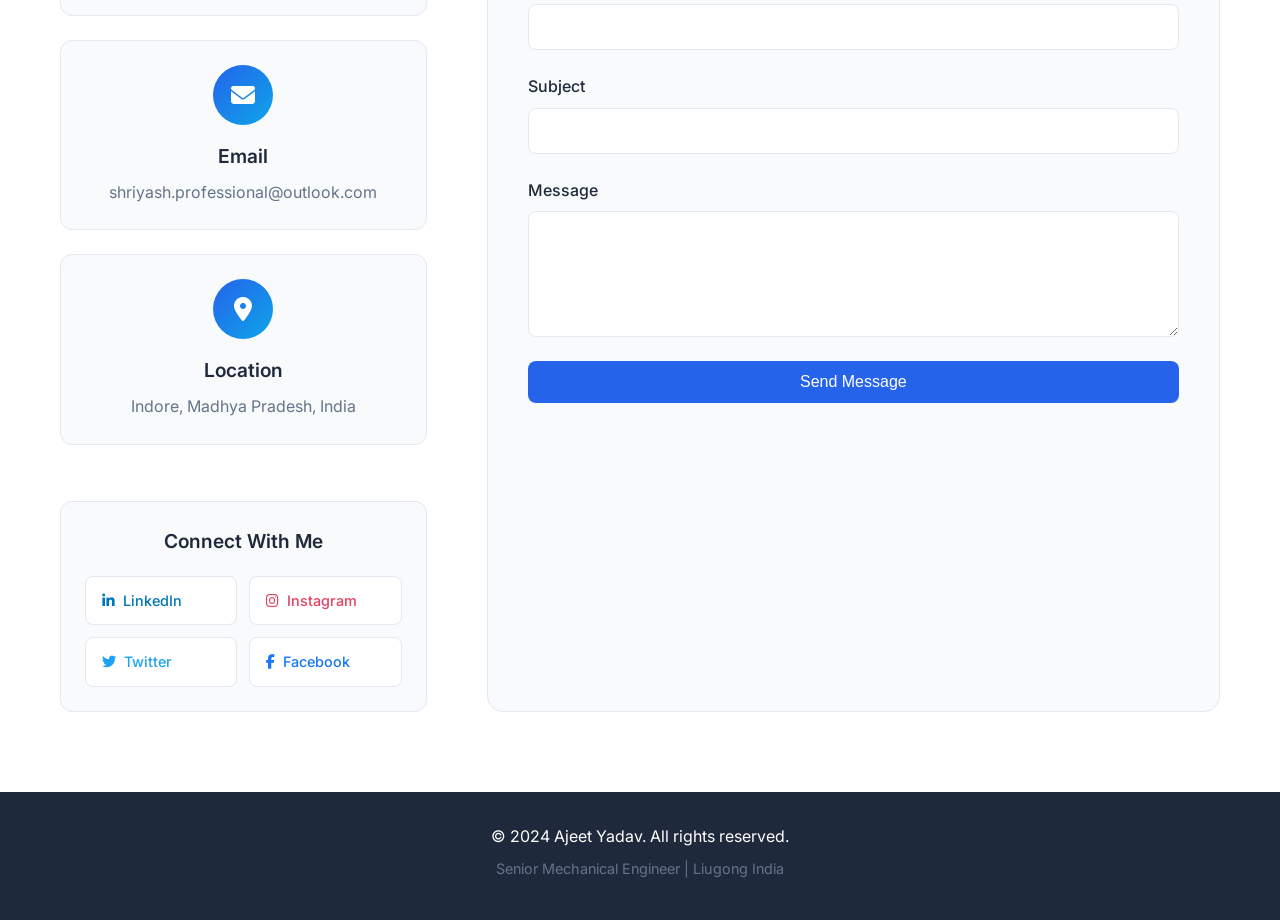
==== commit 04b56e71: "Update index.html" ====
--- a/index.html
+++ b/index.html
@@ -63,7 +63,7 @@
                 <div class="hero-text">
                     <h1 class="hero-title">
                         <span class="title-line">Ajeet Yadav</span>
-                        <span class="title-subtitle">Senior Mechanical Engineer</span>
+                        <span class="title-subtitle">Senior Manager</span>
                     </h1>
                     <p class="hero-description">
                         Driving operational excellence and cost optimization in heavy machinery manufacturing. 
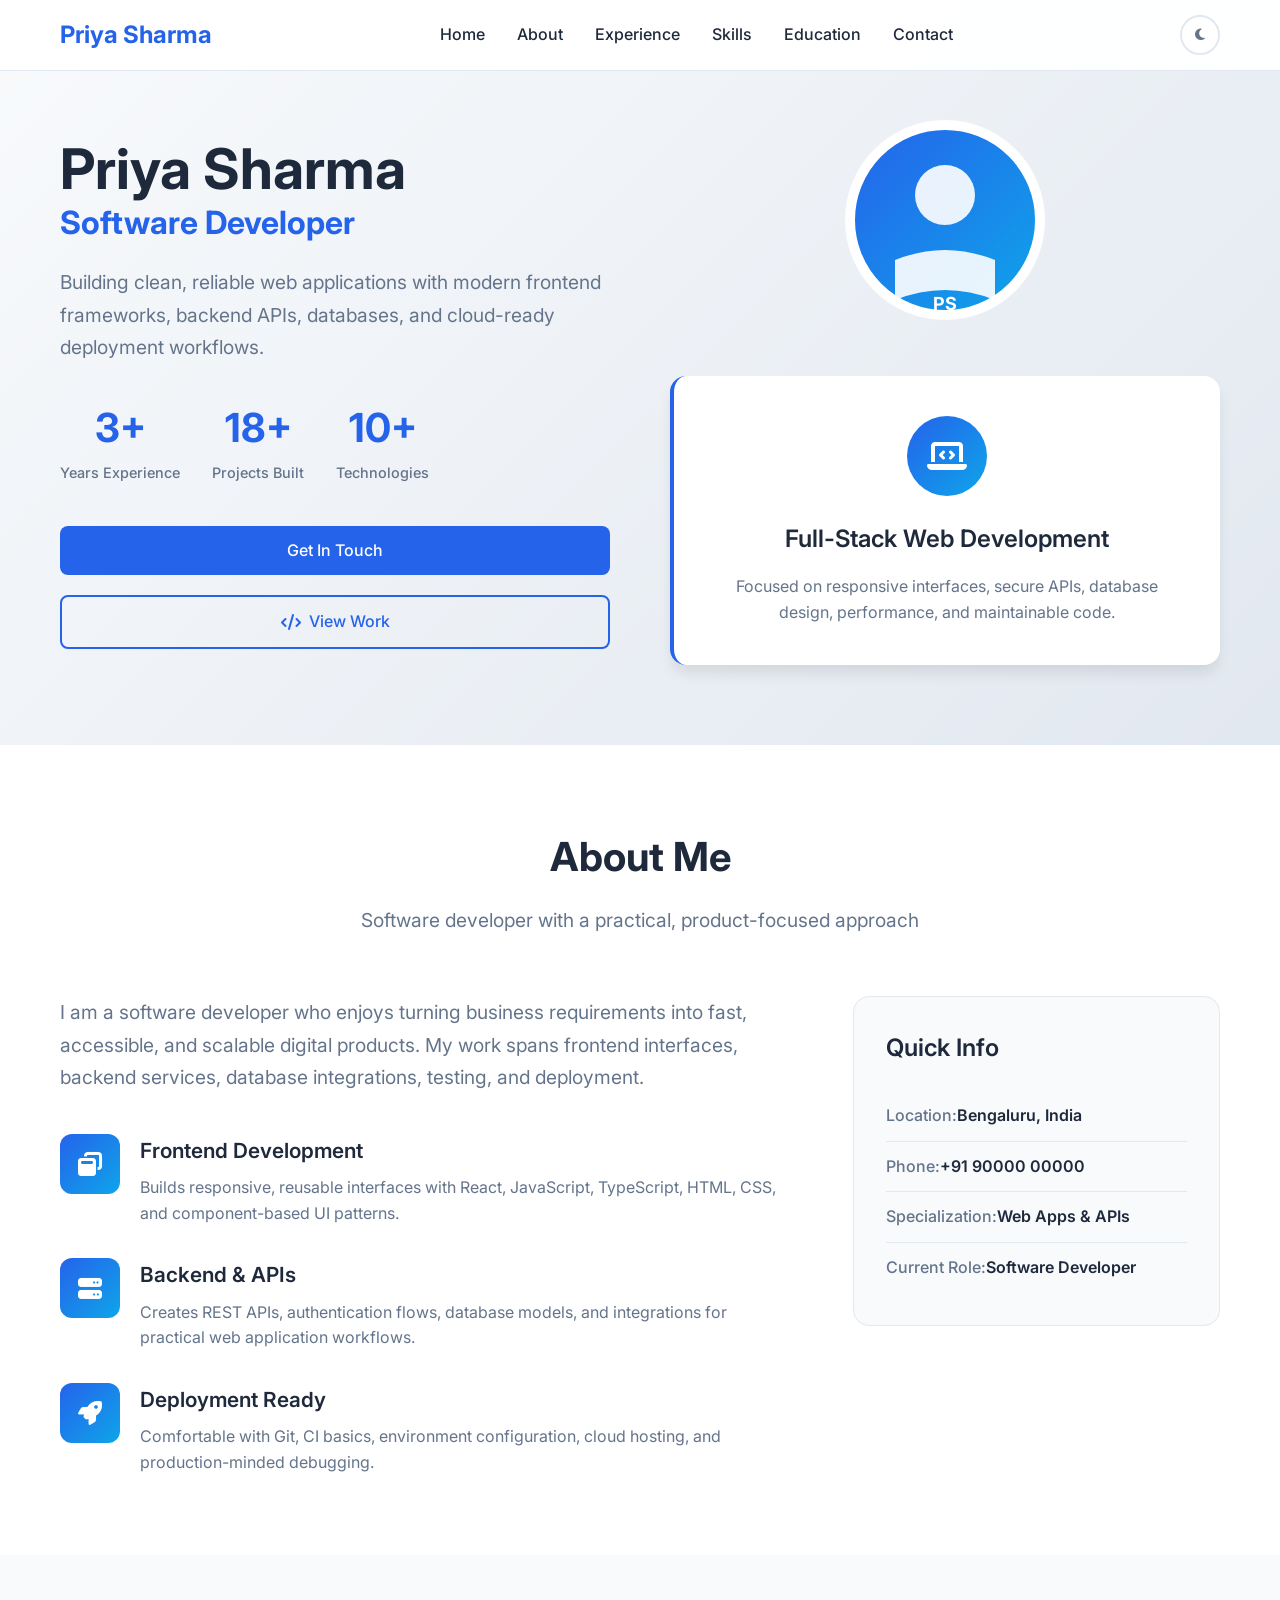
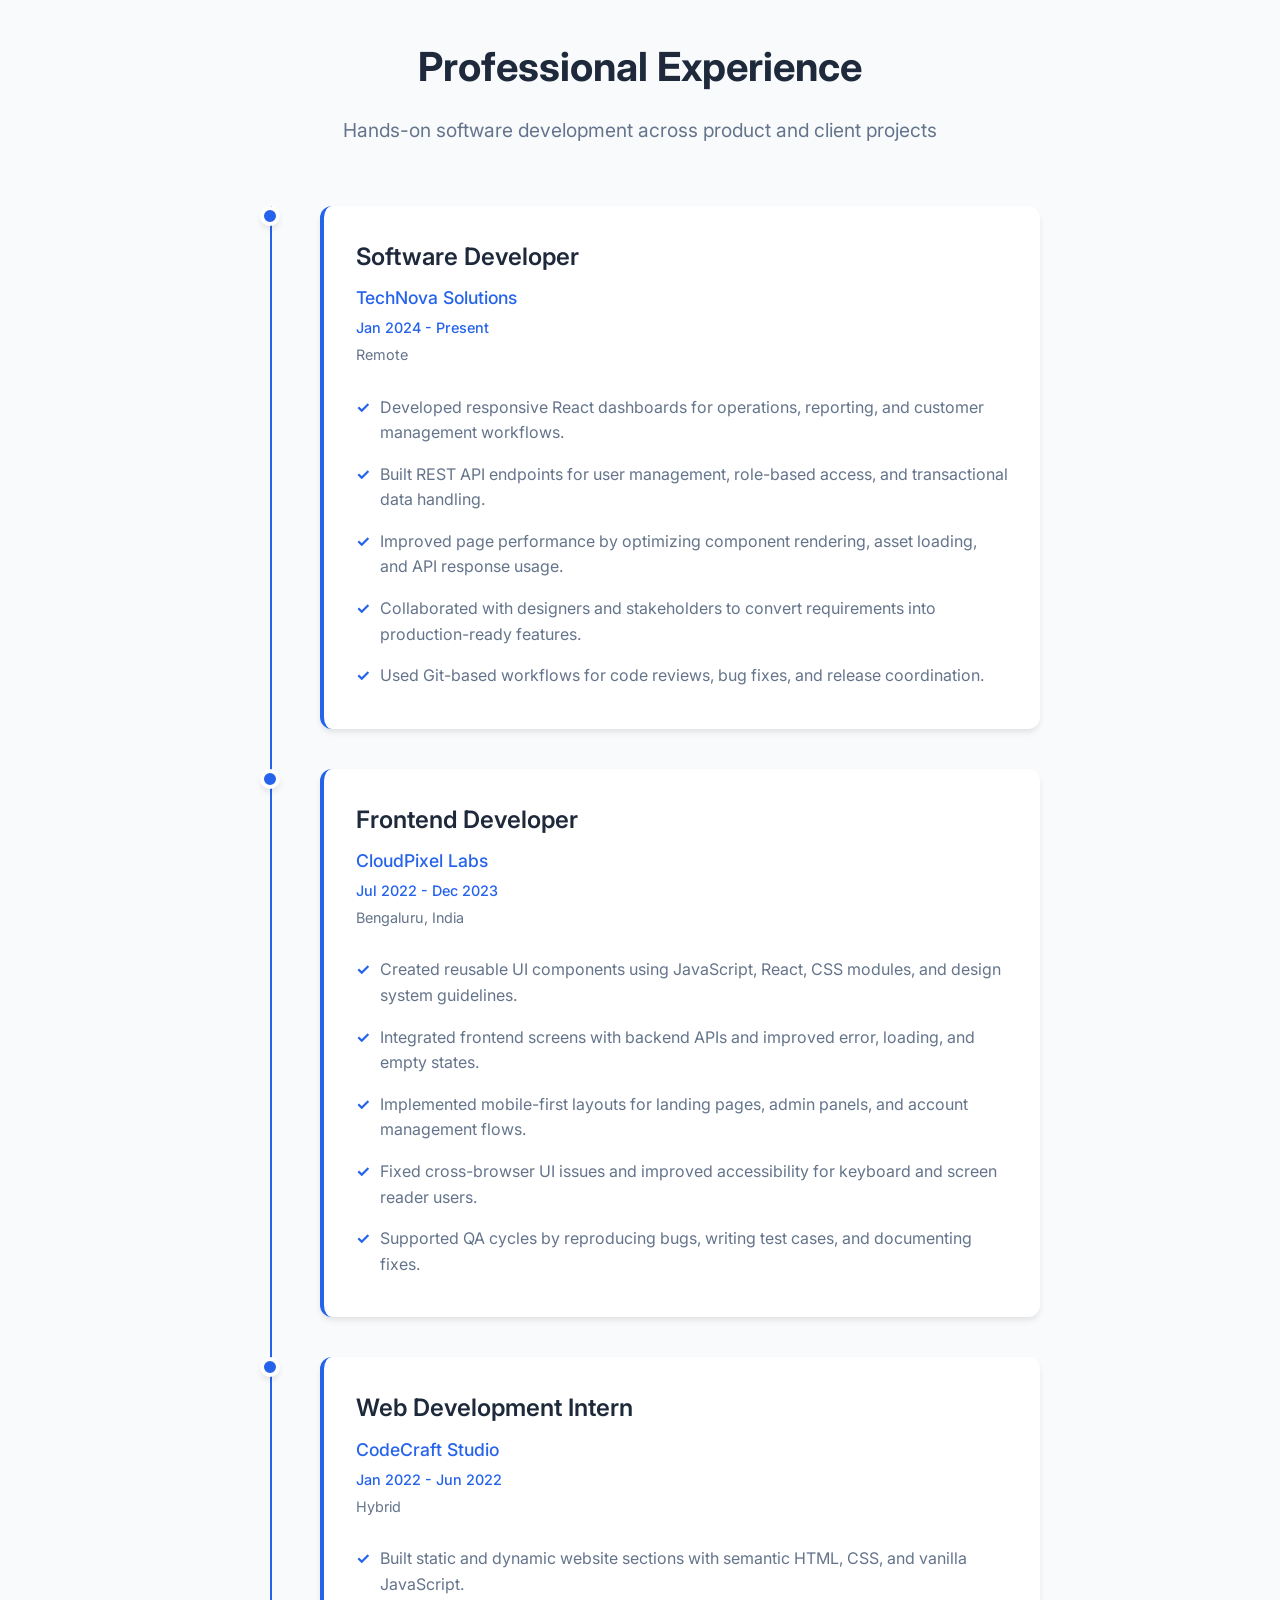
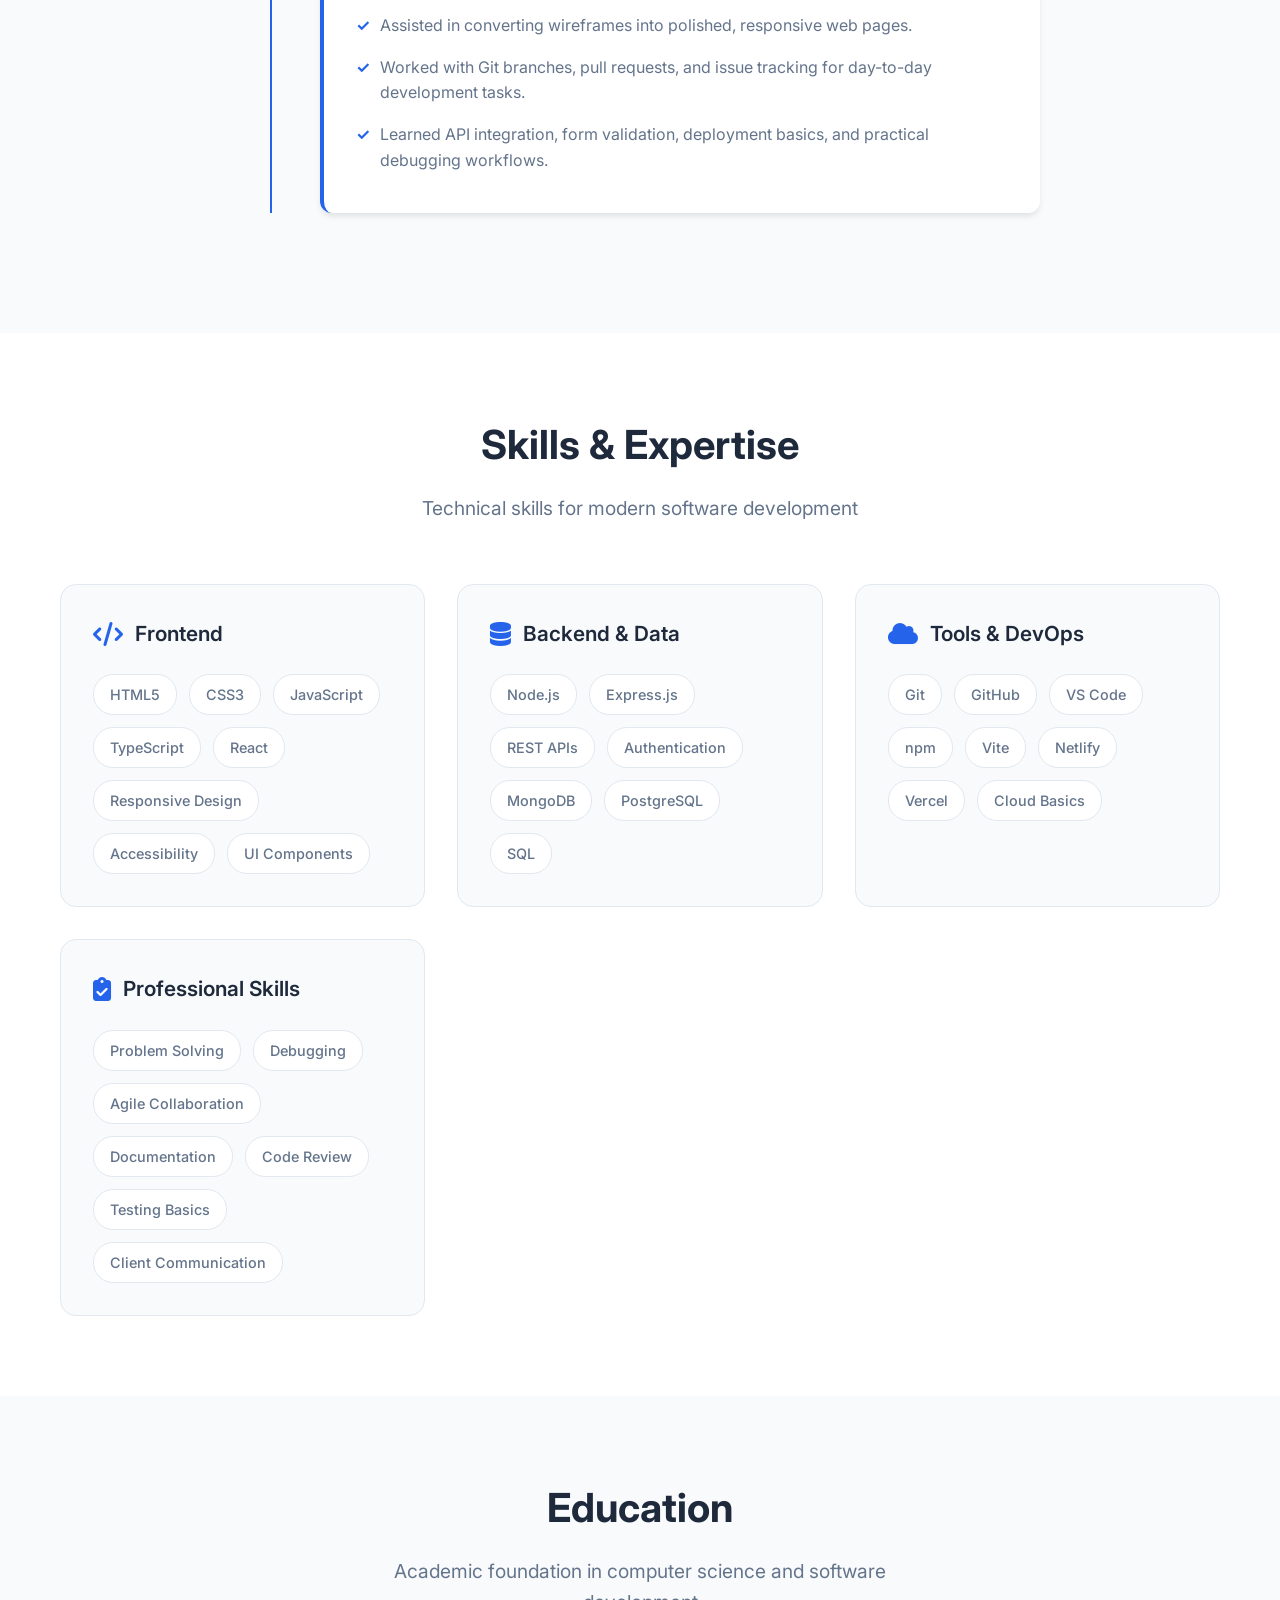
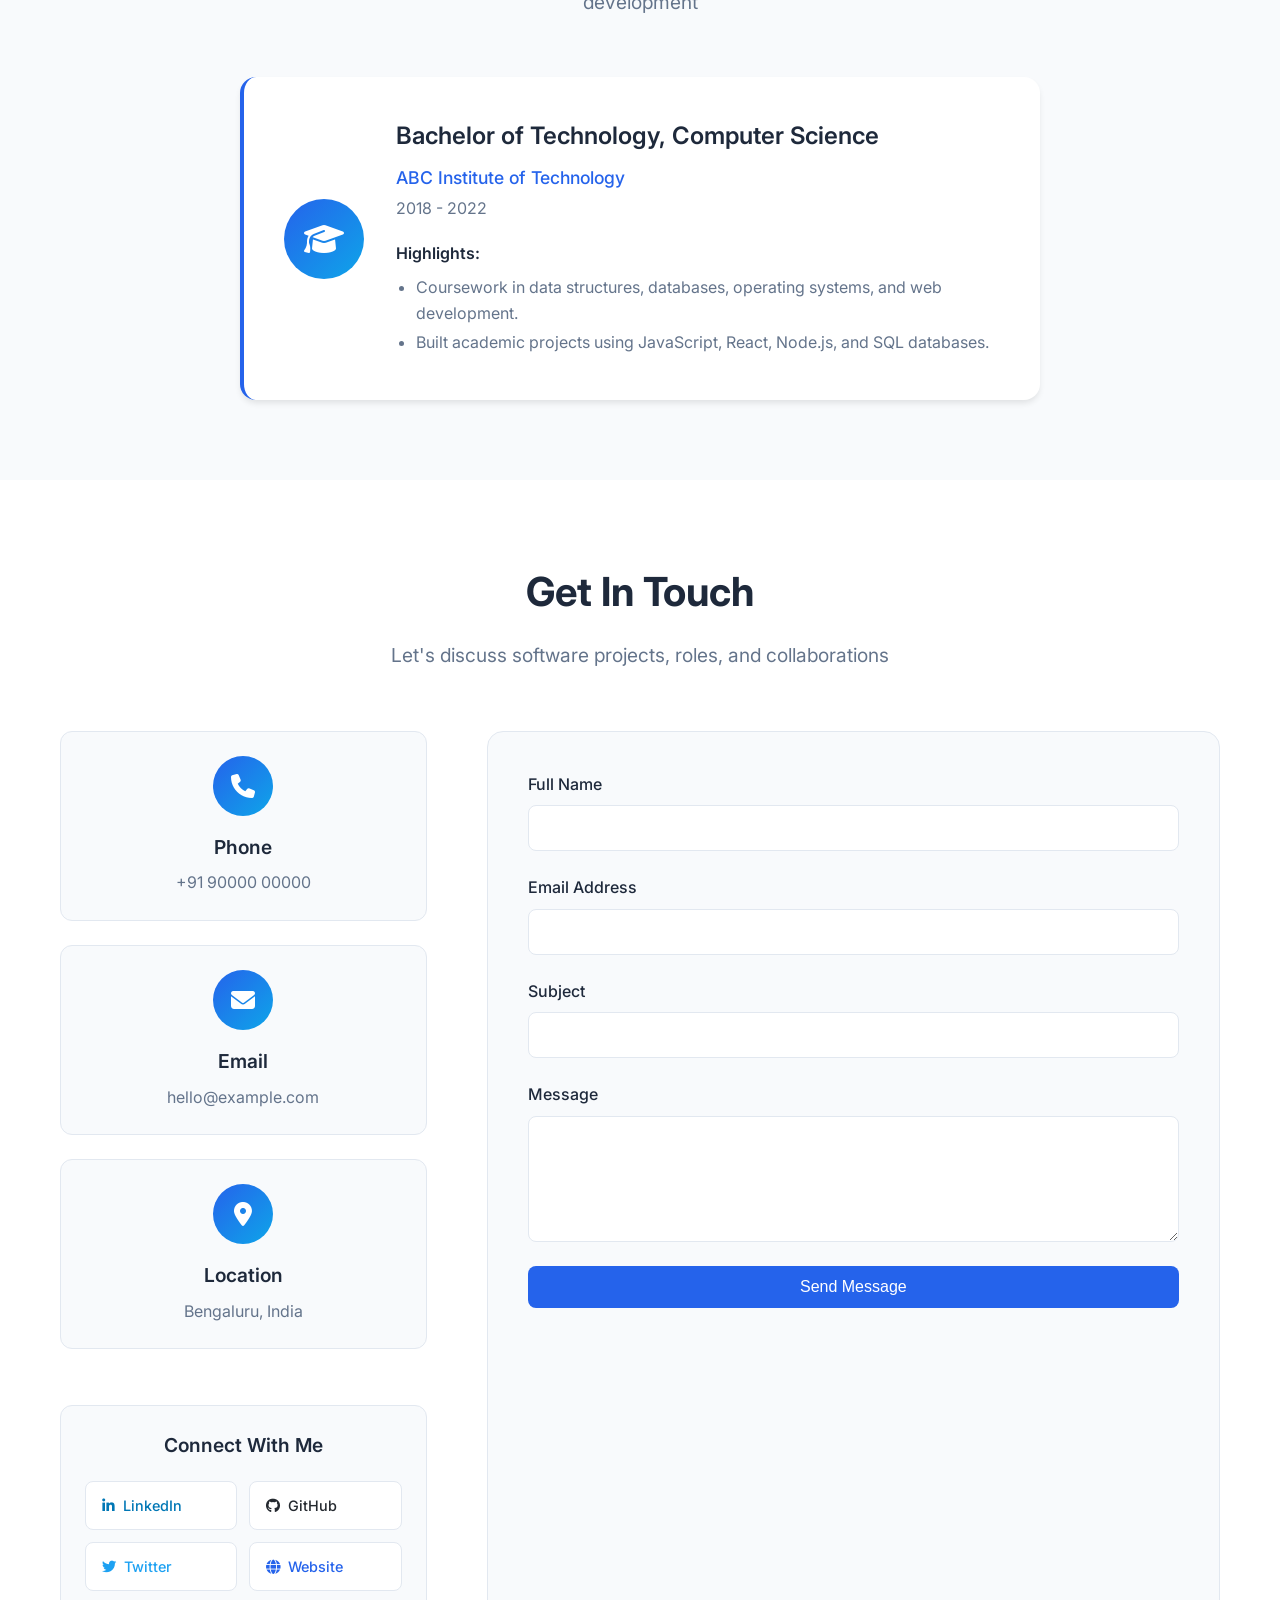
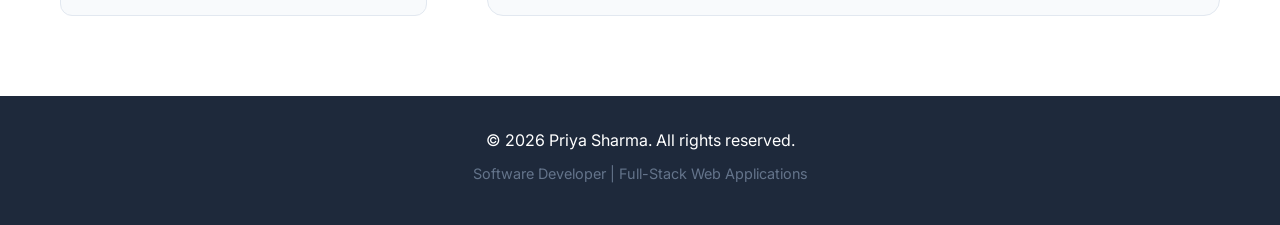
==== commit f230ae16: "fixed" ====
--- a/index.html
+++ b/index.html
@@ -3,8 +3,8 @@
 <head>
     <meta charset="UTF-8">
     <meta name="viewport" content="width=device-width, initial-scale=1.0">
-    <title>Ajeet Yadav - Mechanical Engineer | Portfolio</title>
-    <meta name="description" content="Professional portfolio of Ajeet Yadav, Senior Mechanical Engineer with 5+ years experience in project management, cost optimization, and vendor development at Liugong India.">
+    <title>Priya Sharma - Software Developer | Portfolio</title>
+    <meta name="description" content="Professional portfolio of Priya Sharma, a software developer focused on web applications, APIs, cloud tools, and user-centered digital products.">
     
     <!-- Fonts -->
     <link href="https://fonts.googleapis.com/css2?family=Inter:wght@300;400;500;600;700&display=swap" rel="stylesheet">
@@ -14,26 +14,13 @@
     
     <!-- Styles -->
     <link rel="stylesheet" href="styles/main.css">
-
-    <style>
-.custom-profile-photo {
-  width: 200px;
-  height: 200px;
-  border-radius: 50%;           /* Makes the image round */
-  object-fit: cover;            /* Keeps aspect ratio */
-  border: 6px solid #ffffff;    /* Optional white border */
-  box-shadow: 0 4px 15px rgba(0,0,0,0.2);
-  display: block;
-  margin: 0 auto;
-}
-</style>
 </head>
 <body>
     <!-- Navigation -->
     <nav class="navbar" id="navbar">
         <div class="nav-container">
             <div class="nav-logo">
-                <h2>Ajeet Yadav</h2>
+                <h2>Priya Sharma</h2>
             </div>
             <div class="nav-menu" id="nav-menu">
                 <a href="#home" class="nav-link">Home</a>
@@ -62,16 +49,15 @@
             <div class="hero-content">
                 <div class="hero-text">
                     <h1 class="hero-title">
-                        <span class="title-line">Ajeet Yadav</span>
-                        <span class="title-subtitle">Senior Manager</span>
+                        <span class="title-line">Priya Sharma</span>
+                        <span class="title-subtitle">Software Developer</span>
                     </h1>
                     <p class="hero-description">
-                        Driving operational excellence and cost optimization in heavy machinery manufacturing. 
-                        5+ years of expertise in project management, vendor development, and strategic sourcing at Liugong India.
+                        Building clean, reliable web applications with modern frontend frameworks, backend APIs, databases, and cloud-ready deployment workflows.
                     </p>
                     <div class="profile-photo-container mobile-photo">
                         <div class="profile-photo">
-                            <svg width="200" height="200" viewBox="0 0 200 200" xmlns="http://www.w3.org/2000/svg">
+                            <svg width="200" height="200" viewBox="0 0 200 200" xmlns="http://www.w3.org/2000/svg" role="img" aria-label="Profile placeholder">
                                 <defs>
                                     <linearGradient id="profileGradient" x1="0%" y1="0%" x2="100%" y2="100%">
                                         <stop offset="0%" style="stop-color:#2563eb;stop-opacity:1" />
@@ -81,70 +67,54 @@
                                 <circle cx="100" cy="100" r="95" fill="url(#profileGradient)" stroke="#fff" stroke-width="10"/>
                                 <circle cx="100" cy="75" r="30" fill="#fff" opacity="0.9"/>
                                 <path d="M 50 140 Q 100 120 150 140 L 150 180 Q 100 160 50 180 Z" fill="#fff" opacity="0.9"/>
-                                <text x="100" y="195" text-anchor="middle" font-family="Inter" font-size="12" font-weight="600" fill="#64748b"></text>
+                                <text x="100" y="190" text-anchor="middle" font-family="Inter" font-size="18" font-weight="700" fill="#ffffff">PS</text>
                             </svg>
-                        </div>
-                        <div class="photo-placeholder-text">
-                            
                         </div>
                     </div>
                     <div class="hero-stats">
                         <div class="stat">
-                            <span class="stat-number">5+</span>
+                            <span class="stat-number">3+</span>
                             <span class="stat-label">Years Experience</span>
                         </div>
                         <div class="stat">
-                            <span class="stat-number">59%</span>
-                            <span class="stat-label">Cost Reduction</span>
+                            <span class="stat-number">18+</span>
+                            <span class="stat-label">Projects Built</span>
                         </div>
                         <div class="stat">
-                            <span class="stat-number">33%</span>
-                            <span class="stat-label">Inventory Optimization</span>
+                            <span class="stat-number">10+</span>
+                            <span class="stat-label">Technologies</span>
                         </div>
                     </div>
                     <div class="hero-buttons">
                         <a href="#contact" class="btn btn-primary">Get In Touch</a>
-                        <a href="assets/resume.pdf" class="btn btn-secondary" download>
-                            <i class="fas fa-download"></i> Download Resume
+                        <a href="#experience" class="btn btn-secondary">
+                            <i class="fas fa-code"></i> View Work
                         </a>
                     </div>
                 </div>
                 <div class="hero-image">
                     <div class="profile-photo-container desktop-photo">
                         <div class="profile-photo">
-
-
-                            <svg width="200" height="200" viewBox="0 0 200 200" xmlns="http://www.w3.org/2000/svg">
+                            <svg width="200" height="200" viewBox="0 0 200 200" xmlns="http://www.w3.org/2000/svg" role="img" aria-label="Profile placeholder">
                                 <defs>
                                     <linearGradient id="profileGradient2" x1="0%" y1="0%" x2="100%" y2="100%">
                                         <stop offset="0%" style="stop-color:#2563eb; stop-opacity:1" />
                                         <stop offset="100%" style="stop-color:#0ea5e9; stop-opacity:1" />
                                     </linearGradient>
-                                    <clipPath id="circleView">
-                                        <circle cx="100" cy="100" r="85" />
-                                    </clipPath>
                                 </defs>
-
-                                <!-- Outer Gradient Border Circle -->
                                 <circle cx="100" cy="100" r="95" fill="url(#profileGradient2)" stroke="#fff" stroke-width="10" />
-
-                                <!-- User Image Clipped Inside Circle -->
-                                <image href="assets/AJ11jpg.jpg" x="15" y="15" height="170" width="170" clip-path="url(#circleView)"
-                                    preserveAspectRatio="xMidYMid slice" />
-                                </svg>
-                        
-
-                        </div>
-                        <div class="photo-placeholder-text">
-                            
+                                <circle cx="100" cy="75" r="30" fill="#fff" opacity="0.9"/>
+                                <path d="M 50 140 Q 100 120 150 140 L 150 180 Q 100 160 50 180 Z" fill="#fff" opacity="0.9"/>
+                                <text x="100" y="190" text-anchor="middle" font-family="Inter" font-size="18" font-weight="700" fill="#ffffff">PS</text>
+                            </svg>
                         </div>
                     </div>
                     <div class="hero-card">
                         <div class="card-icon">
-                            <i class="fas fa-cogs"></i>
-                        </div>
-                        <h3>Mechanical Engineering Excellence</h3>
-                        <p>Specialized in heavy machinery, excavators, and construction equipment optimization</p>
+                            <i class="fas fa-laptop-code"></i>
+                        </div>
+                        <h3>Full-Stack Web Development</h3>
+                        <p>Focused on responsive interfaces, secure APIs, database design, performance, and maintainable code.</p>
                     </div>
                 </div>
             </div>
@@ -156,40 +126,39 @@
         <div class="container">
             <div class="section-header">
                 <h2 class="section-title">About Me</h2>
-                <p class="section-subtitle">Professional Mechanical Engineer with proven track record in operational excellence</p>
+                <p class="section-subtitle">Software developer with a practical, product-focused approach</p>
             </div>
             <div class="about-content">
                 <div class="about-text">
                     <p class="about-intro">
-                        I am a dedicated Senior Mechanical Engineer with over 5 years of progressive experience at Liugong India, 
-                        specializing in heavy machinery manufacturing, cost optimization, and strategic project management.
+                        I am a software developer who enjoys turning business requirements into fast, accessible, and scalable digital products. My work spans frontend interfaces, backend services, database integrations, testing, and deployment.
                     </p>
                     <div class="about-highlights">
                         <div class="highlight-item">
                             <div class="highlight-icon">
-                                <i class="fas fa-chart-line"></i>
+                                <i class="fas fa-window-restore"></i>
                             </div>
                             <div class="highlight-content">
-                                <h4>Cost Optimization Expert</h4>
-                                <p>Achieved 59% reduction in line losses and 17% decrease in logistics costs through strategic process optimization.</p>
+                                <h4>Frontend Development</h4>
+                                <p>Builds responsive, reusable interfaces with React, JavaScript, TypeScript, HTML, CSS, and component-based UI patterns.</p>
                             </div>
                         </div>
                         <div class="highlight-item">
                             <div class="highlight-icon">
-                                <i class="fas fa-project-diagram"></i>
+                                <i class="fas fa-server"></i>
                             </div>
                             <div class="highlight-content">
-                                <h4>Project Leadership</h4>
-                                <p>Led large-scale projects including breakeven initiatives for excavators and compactors, delivering cost-effective solutions.</p>
+                                <h4>Backend & APIs</h4>
+                                <p>Creates REST APIs, authentication flows, database models, and integrations for practical web application workflows.</p>
                             </div>
                         </div>
                         <div class="highlight-item">
                             <div class="highlight-icon">
-                                <i class="fas fa-handshake"></i>
+                                <i class="fas fa-rocket"></i>
                             </div>
                             <div class="highlight-content">
-                                <h4>Vendor Development</h4>
-                                <p>Developed proprietary parts across global markets (China, Korea, Germany, Italy & India) with 90%+ FTR.</p>
+                                <h4>Deployment Ready</h4>
+                                <p>Comfortable with Git, CI basics, environment configuration, cloud hosting, and production-minded debugging.</p>
                             </div>
                         </div>
                     </div>
@@ -199,19 +168,19 @@
                         <h3>Quick Info</h3>
                         <div class="info-item">
                             <span class="info-label">Location:</span>
-                            <span class="info-value">&nbsp; &nbsp;Indore, Madhya Pradesh, &nbsp;&nbsp;&nbsp;India</span>
+                            <span class="info-value">Bengaluru, India</span>
                         </div>
                         <div class="info-item">
-                            <span class="info-label">Phone:&nbsp;&nbsp;&nbsp;</span>
-                            <span class="info-value">+91 99218 77786</span>
+                            <span class="info-label">Phone:</span>
+                            <span class="info-value">+91 90000 00000</span>
                         </div>
                         <div class="info-item">
                             <span class="info-label">Specialization:</span>
-                            <span class="info-value">&nbsp;&nbsp;Heavy Machinery & Construction Equipment</span>
+                            <span class="info-value">Web Apps & APIs</span>
                         </div>
                         <div class="info-item">
                             <span class="info-label">Current Role:</span>
-                            <span class="info-value">Sr. Manager at Liugong India</span>
+                            <span class="info-value">Software Developer</span>
                         </div>
                     </div>
                 </div>
@@ -224,28 +193,25 @@
         <div class="container">
             <div class="section-header">
                 <h2 class="section-title">Professional Experience</h2>
-                <p class="section-subtitle">Progressive career growth at Liugong India</p>
+                <p class="section-subtitle">Hands-on software development across product and client projects</p>
             </div>
             <div class="timeline">
                 <div class="timeline-item">
                     <div class="timeline-marker"></div>
                     <div class="timeline-content">
                         <div class="timeline-header">
-                            <h3>Sr. Manager</h3>
-                            <span class="timeline-company">Liugong India</span>
-                            <span class="timeline-period">Apr 2023 - Present · 2 yrs 2 mos</span>
-                            <span class="timeline-location">Indore, Madhya Pradesh, India · On-site</span>
+                            <h3>Software Developer</h3>
+                            <span class="timeline-company">TechNova Solutions</span>
+                            <span class="timeline-period">Jan 2024 - Present</span>
+                            <span class="timeline-location">Remote</span>
                         </div>
                         <div class="timeline-achievements">
                             <ul>
-                                <li>Managed large scale projects and introduced new systems, tools and processes to achieve challenging objectives</li>
-                                <li>Spearheaded large scale projects such as Breakeven of Excavators & Compactors, delivering cost-effective solutions</li>
-                                <li>Successfully developed & executed comprehensive roadmaps for Breakeven and profitability in Excavators & Compactors</li>
-                                <li>Achieved 59% reduction in line losses through process optimization and enhanced operational controls</li>
-                                <li>Reduced inventory turnover days by 33%, improving supply chain efficiency and working capital utilization</li>
-                                <li>Lowered logistics costs by 17% through route optimization and vendor negotiation strategies</li>
-                                <li>Led cross-functional teams, fostering culture of innovation and continuous improvement</li>
-                                <li>Cut consumables costs by 14% by implementing cost-effective procurement practices</li>
+                                <li>Developed responsive React dashboards for operations, reporting, and customer management workflows.</li>
+                                <li>Built REST API endpoints for user management, role-based access, and transactional data handling.</li>
+                                <li>Improved page performance by optimizing component rendering, asset loading, and API response usage.</li>
+                                <li>Collaborated with designers and stakeholders to convert requirements into production-ready features.</li>
+                                <li>Used Git-based workflows for code reviews, bug fixes, and release coordination.</li>
                             </ul>
                         </div>
                     </div>
@@ -255,20 +221,18 @@
                     <div class="timeline-marker"></div>
                     <div class="timeline-content">
                         <div class="timeline-header">
-                            <h3>Manager</h3>
-                            <span class="timeline-company">Liugong India</span>
-                            <span class="timeline-period">Mar 2022 - Mar 2023 · 1 yr 1 mo</span>
-                            <span class="timeline-location">Madhya Pradesh, India · On-site</span>
+                            <h3>Frontend Developer</h3>
+                            <span class="timeline-company">CloudPixel Labs</span>
+                            <span class="timeline-period">Jul 2022 - Dec 2023</span>
+                            <span class="timeline-location">Bengaluru, India</span>
                         </div>
                         <div class="timeline-achievements">
                             <ul>
-                                <li>Spearheaded localization projects for Wheel loaders & Motor Graders, delivering cost-effective solutions</li>
-                                <li>Met project deadlines without sacrificing build quality or workplace safety</li>
-                                <li>Development of Proprietary parts such as Pumps, Cylinders, Motors & Valves (China, Korea, Germany, Italy & India)</li>
-                                <li>Utilized Zero Base Costing (ZBC), process re-engineering, and negotiation to optimize costs</li>
-                                <li>Cross trained existing employees to maximize team agility and performance</li>
-                                <li>Coordinated with CFT to resolve project issues and mitigate risks</li>
-                                <li>Developed and implemented strategic project plans to meet business objectives</li>
+                                <li>Created reusable UI components using JavaScript, React, CSS modules, and design system guidelines.</li>
+                                <li>Integrated frontend screens with backend APIs and improved error, loading, and empty states.</li>
+                                <li>Implemented mobile-first layouts for landing pages, admin panels, and account management flows.</li>
+                                <li>Fixed cross-browser UI issues and improved accessibility for keyboard and screen reader users.</li>
+                                <li>Supported QA cycles by reproducing bugs, writing test cases, and documenting fixes.</li>
                             </ul>
                         </div>
                     </div>
@@ -278,20 +242,17 @@
                     <div class="timeline-marker"></div>
                     <div class="timeline-content">
                         <div class="timeline-header">
-                            <h3>Assistant Manager - Vendor Development</h3>
-                            <span class="timeline-company">Liugong India</span>
-                            <span class="timeline-period">Mar 2021 - Mar 2022 · 1 yr 1 mo</span>
-                            <span class="timeline-location">Indore, Madhya Pradesh, India</span>
+                            <h3>Web Development Intern</h3>
+                            <span class="timeline-company">CodeCraft Studio</span>
+                            <span class="timeline-period">Jan 2022 - Jun 2022</span>
+                            <span class="timeline-location">Hybrid</span>
                         </div>
                         <div class="timeline-achievements">
                             <ul>
-                                <li>Supported senior managers and department leaders by completing projects under tight budgets and schedules</li>
-                                <li>Helped with planning schedules and delegating assignments to meet coverage and service demands</li>
-                                <li>Mentored team members to enhance professional development and accountability</li>
-                                <li>Maintained tactical control of project budgets and timelines to achieve schedule targets</li>
-                                <li>Recruited, interviewed and hired employees and implemented mentoring programs</li>
-                                <li>Developed detailed plans based on broad guidance and direction</li>
-                                <li>Generated weekly and monthly status reports for progress tracking</li>
+                                <li>Built static and dynamic website sections with semantic HTML, CSS, and vanilla JavaScript.</li>
+                                <li>Assisted in converting wireframes into polished, responsive web pages.</li>
+                                <li>Worked with Git branches, pull requests, and issue tracking for day-to-day development tasks.</li>
+                                <li>Learned API integration, form validation, deployment basics, and practical debugging workflows.</li>
                             </ul>
                         </div>
                     </div>
@@ -305,72 +266,72 @@
         <div class="container">
             <div class="section-header">
                 <h2 class="section-title">Skills & Expertise</h2>
-                <p class="section-subtitle">Technical and management competencies</p>
+                <p class="section-subtitle">Technical skills for modern software development</p>
             </div>
             <div class="skills-grid">
                 <div class="skill-category">
                     <h3 class="category-title">
-                        <i class="fas fa-tools"></i>
-                        Technical Skills
+                        <i class="fas fa-code"></i>
+                        Frontend
                     </h3>
                     <div class="skills-list">
-                        <span class="skill-tag">Mechanical Engineering</span>
-                        <span class="skill-tag">Heavy Machinery</span>
-                        <span class="skill-tag">Manufacturing Techniques</span>
-                        <span class="skill-tag">Steel Fabrication</span>
-                        <span class="skill-tag">Engineering Changes</span>
-                        <span class="skill-tag">Target Costing</span>
-                        <span class="skill-tag">Zero Base Costing (ZBC)</span>
-                        <span class="skill-tag">Process Re-engineering</span>
+                        <span class="skill-tag">HTML5</span>
+                        <span class="skill-tag">CSS3</span>
+                        <span class="skill-tag">JavaScript</span>
+                        <span class="skill-tag">TypeScript</span>
+                        <span class="skill-tag">React</span>
+                        <span class="skill-tag">Responsive Design</span>
+                        <span class="skill-tag">Accessibility</span>
+                        <span class="skill-tag">UI Components</span>
                     </div>
                 </div>
 
                 <div class="skill-category">
                     <h3 class="category-title">
-                        <i class="fas fa-project-diagram"></i>
-                        Project Management
+                        <i class="fas fa-database"></i>
+                        Backend & Data
                     </h3>
                     <div class="skills-list">
-                        <span class="skill-tag">Project Management</span>
-                        <span class="skill-tag">Business Planning</span>
-                        <span class="skill-tag">Demand Planning</span>
-                        <span class="skill-tag">Change Management</span>
-                        <span class="skill-tag">Organizational Leadership</span>
-                        <span class="skill-tag">Teamwork</span>
-                        <span class="skill-tag">Cross-functional Leadership</span>
+                        <span class="skill-tag">Node.js</span>
+                        <span class="skill-tag">Express.js</span>
+                        <span class="skill-tag">REST APIs</span>
+                        <span class="skill-tag">Authentication</span>
+                        <span class="skill-tag">MongoDB</span>
+                        <span class="skill-tag">PostgreSQL</span>
+                        <span class="skill-tag">SQL</span>
                     </div>
                 </div>
 
                 <div class="skill-category">
                     <h3 class="category-title">
-                        <i class="fas fa-chart-line"></i>
-                        Supply Chain & Procurement
+                        <i class="fas fa-cloud"></i>
+                        Tools & DevOps
                     </h3>
                     <div class="skills-list">
-                        <span class="skill-tag">Strategic Sourcing</span>
-                        <span class="skill-tag">Supplier Management</span>
-                        <span class="skill-tag">Vendor Development</span>
-                        <span class="skill-tag">Procurement</span>
-                        <span class="skill-tag">Supply Chain Management</span>
-                        <span class="skill-tag">Logistics Management</span>
-                        <span class="skill-tag">Supplier Relationship Management</span>
-                        <span class="skill-tag">Category Management</span>
+                        <span class="skill-tag">Git</span>
+                        <span class="skill-tag">GitHub</span>
+                        <span class="skill-tag">VS Code</span>
+                        <span class="skill-tag">npm</span>
+                        <span class="skill-tag">Vite</span>
+                        <span class="skill-tag">Netlify</span>
+                        <span class="skill-tag">Vercel</span>
+                        <span class="skill-tag">Cloud Basics</span>
                     </div>
                 </div>
 
                 <div class="skill-category">
                     <h3 class="category-title">
-                        <i class="fas fa-handshake"></i>
-                        Business & Negotiation
+                        <i class="fas fa-clipboard-check"></i>
+                        Professional Skills
                     </h3>
                     <div class="skills-list">
-                        <span class="skill-tag">Contract Negotiation</span>
-                        <span class="skill-tag">Vendor Relations</span>
-                        <span class="skill-tag">Request for Quotation (RFQ)</span>
-                        <span class="skill-tag">Business Profitability</span>
-                        <span class="skill-tag">Cost Savings</span>
-                        <span class="skill-tag">P&L Reporting</span>
-                        <span class="skill-tag">Localization</span>
+                        <span class="skill-tag">Problem Solving</span>
+                        <span class="skill-tag">Debugging</span>
+                        <span class="skill-tag">Agile Collaboration</span>
+                        <span class="skill-tag">Documentation</span>
+                        <span class="skill-tag">Code Review</span>
+                        <span class="skill-tag">Testing Basics</span>
+                        <span class="skill-tag">Client Communication</span>
                     </div>
                 </div>
             </div>
@@ -382,21 +343,21 @@
         <div class="container">
             <div class="section-header">
                 <h2 class="section-title">Education</h2>
-                <p class="section-subtitle">Academic foundation in mechanical engineering</p>
+                <p class="section-subtitle">Academic foundation in computer science and software development</p>
             </div>
             <div class="education-card">
                 <div class="education-icon">
                     <i class="fas fa-graduation-cap"></i>
                 </div>
                 <div class="education-content">
-                    <h3>Bachelor of Engineering (B.E.), Mechanical Engineering</h3>
-                    <p class="education-institution">Deogiri Institute of Engineering and Management Studies</p>
-                    <p class="education-period">2012 - 2015</p>
+                    <h3>Bachelor of Technology, Computer Science</h3>
+                    <p class="education-institution">ABC Institute of Technology</p>
+                    <p class="education-period">2018 - 2022</p>
                     <div class="education-activities">
-                        <h4>Activities and Societies:</h4>
+                        <h4>Highlights:</h4>
                         <ul>
-                            <li>Entrepreneurs group, Startup groups</li>
-                            <li>Lead - Transmission system and Designing team of SAE BAJA team</li>
+                            <li>Coursework in data structures, databases, operating systems, and web development.</li>
+                            <li>Built academic projects using JavaScript, React, Node.js, and SQL databases.</li>
                         </ul>
                     </div>
                 </div>
@@ -409,7 +370,7 @@
         <div class="container">
             <div class="section-header">
                 <h2 class="section-title">Get In Touch</h2>
-                <p class="section-subtitle">Let's discuss opportunities and collaborations</p>
+                <p class="section-subtitle">Let's discuss software projects, roles, and collaborations</p>
             </div>
             <div class="contact-content">
                 <div class="contact-info">
@@ -418,40 +379,40 @@
                             <i class="fas fa-phone"></i>
                         </div>
                         <h3>Phone</h3>
-                        <p>+91 99218 77786</p>
+                        <p>+91 90000 00000</p>
                     </div>
                     <div class="contact-card">
                         <div class="contact-icon">
                             <i class="fas fa-envelope"></i>
                         </div>
                         <h3>Email</h3>
-                        <p>shriyash.professional@outlook.com</p>
+                        <p>hello@example.com</p>
                     </div>
                     <div class="contact-card">
                         <div class="contact-icon">
                             <i class="fas fa-map-marker-alt"></i>
                         </div>
                         <h3>Location</h3>
-                        <p>Indore, Madhya Pradesh, India</p>
+                        <p>Bengaluru, India</p>
                     </div>
                     <div class="social-media">
                         <h3>Connect With Me</h3>
                         <div class="social-links">
-                            <a href="https://www.linkedin.com/in/ajeet-yadav-aj-0a6a9061/" target="_blank" rel="noopener noreferrer" class="social-link linkedin">
+                            <a href="https://www.linkedin.com/in/dummy-software-developer/" target="_blank" rel="noopener noreferrer" class="social-link linkedin">
                                 <i class="fab fa-linkedin-in"></i>
                                 <span>LinkedIn</span>
                             </a>
-                            <a href="https://www.instagram.com/yaduvansh_ajeet/" target="_blank" rel="noopener noreferrer" class="social-link instagram">
-                                <i class="fab fa-instagram"></i>
-                                <span>Instagram</span>
+                            <a href="https://github.com/dummy-developer" target="_blank" rel="noopener noreferrer" class="social-link github">
+                                <i class="fab fa-github"></i>
+                                <span>GitHub</span>
                             </a>
-                            <a href="#" target="_blank" rel="noopener noreferrer" class="social-link twitter">
+                            <a href="https://x.com/dummydeveloper" target="_blank" rel="noopener noreferrer" class="social-link twitter">
                                 <i class="fab fa-twitter"></i>
                                 <span>Twitter</span>
                             </a>
-                            <a href="#" target="_blank" rel="noopener noreferrer" class="social-link facebook">
-                                <i class="fab fa-facebook-f"></i>
-                                <span>Facebook</span>
+                            <a href="https://example.com" target="_blank" rel="noopener noreferrer" class="social-link website">
+                                <i class="fas fa-globe"></i>
+                                <span>Website</span>
                             </a>
                         </div>
                     </div>
@@ -490,8 +451,8 @@
     <footer class="footer">
         <div class="container">
             <div class="footer-content">
-                <p>&copy; 2024 Ajeet Yadav. All rights reserved.</p>
-                <p>Senior Mechanical Engineer | Liugong India</p>
+                <p>&copy; 2026 Priya Sharma. All rights reserved.</p>
+                <p>Software Developer | Full-Stack Web Applications</p>
             </div>
         </div>
     </footer>
--- a/styles/main.css
+++ b/styles/main.css
@@ -819,6 +819,16 @@
     border-color: #e4405f;
 }
 
+.social-link.github {
+    color: #24292f;
+}
+
+.social-link.github:hover {
+    background-color: #24292f;
+    color: white;
+    border-color: #24292f;
+}
+
 .social-link.twitter {
     color: #1da1f2;
 }
@@ -837,6 +847,16 @@
     background-color: #1877f2;
     color: white;
     border-color: #1877f2;
+}
+
+.social-link.website {
+    color: var(--primary-color);
+}
+
+.social-link.website:hover {
+    background-color: var(--primary-color);
+    color: white;
+    border-color: var(--primary-color);
 }
 
 /* Contact Section */
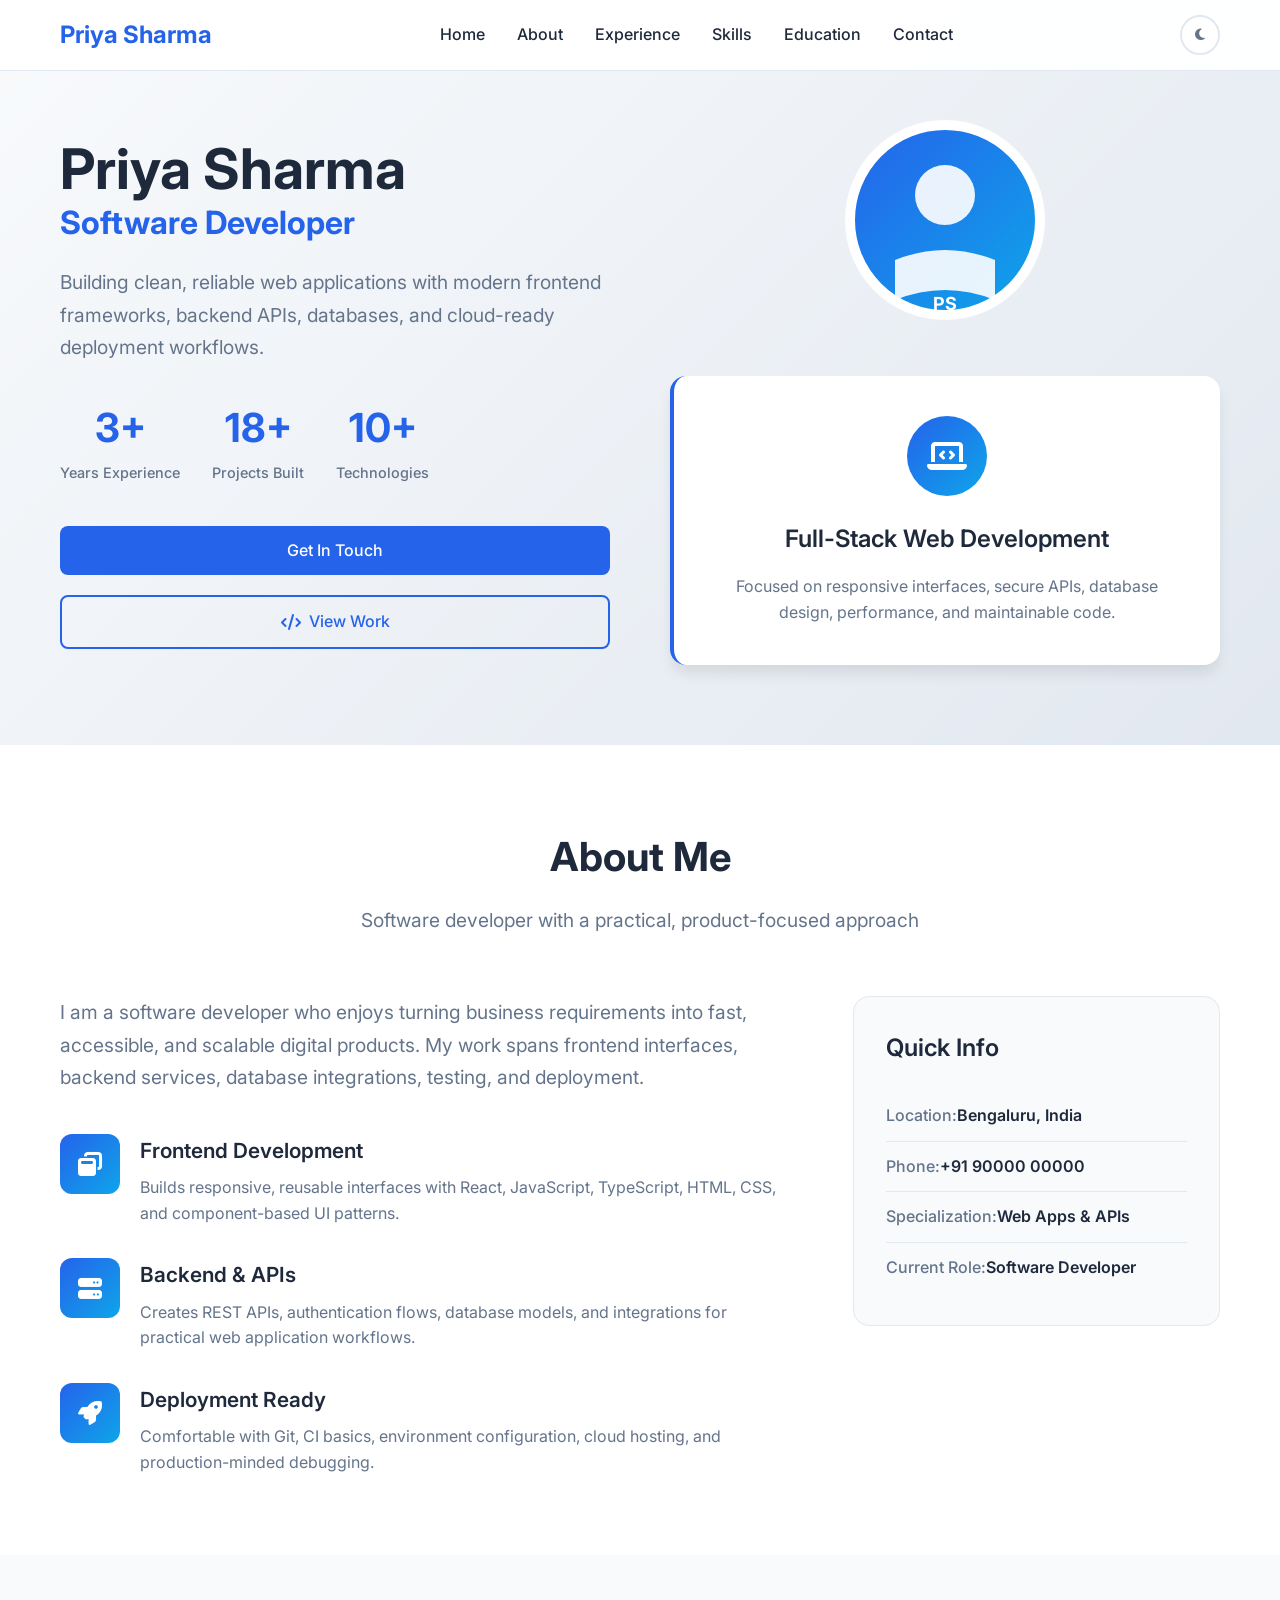
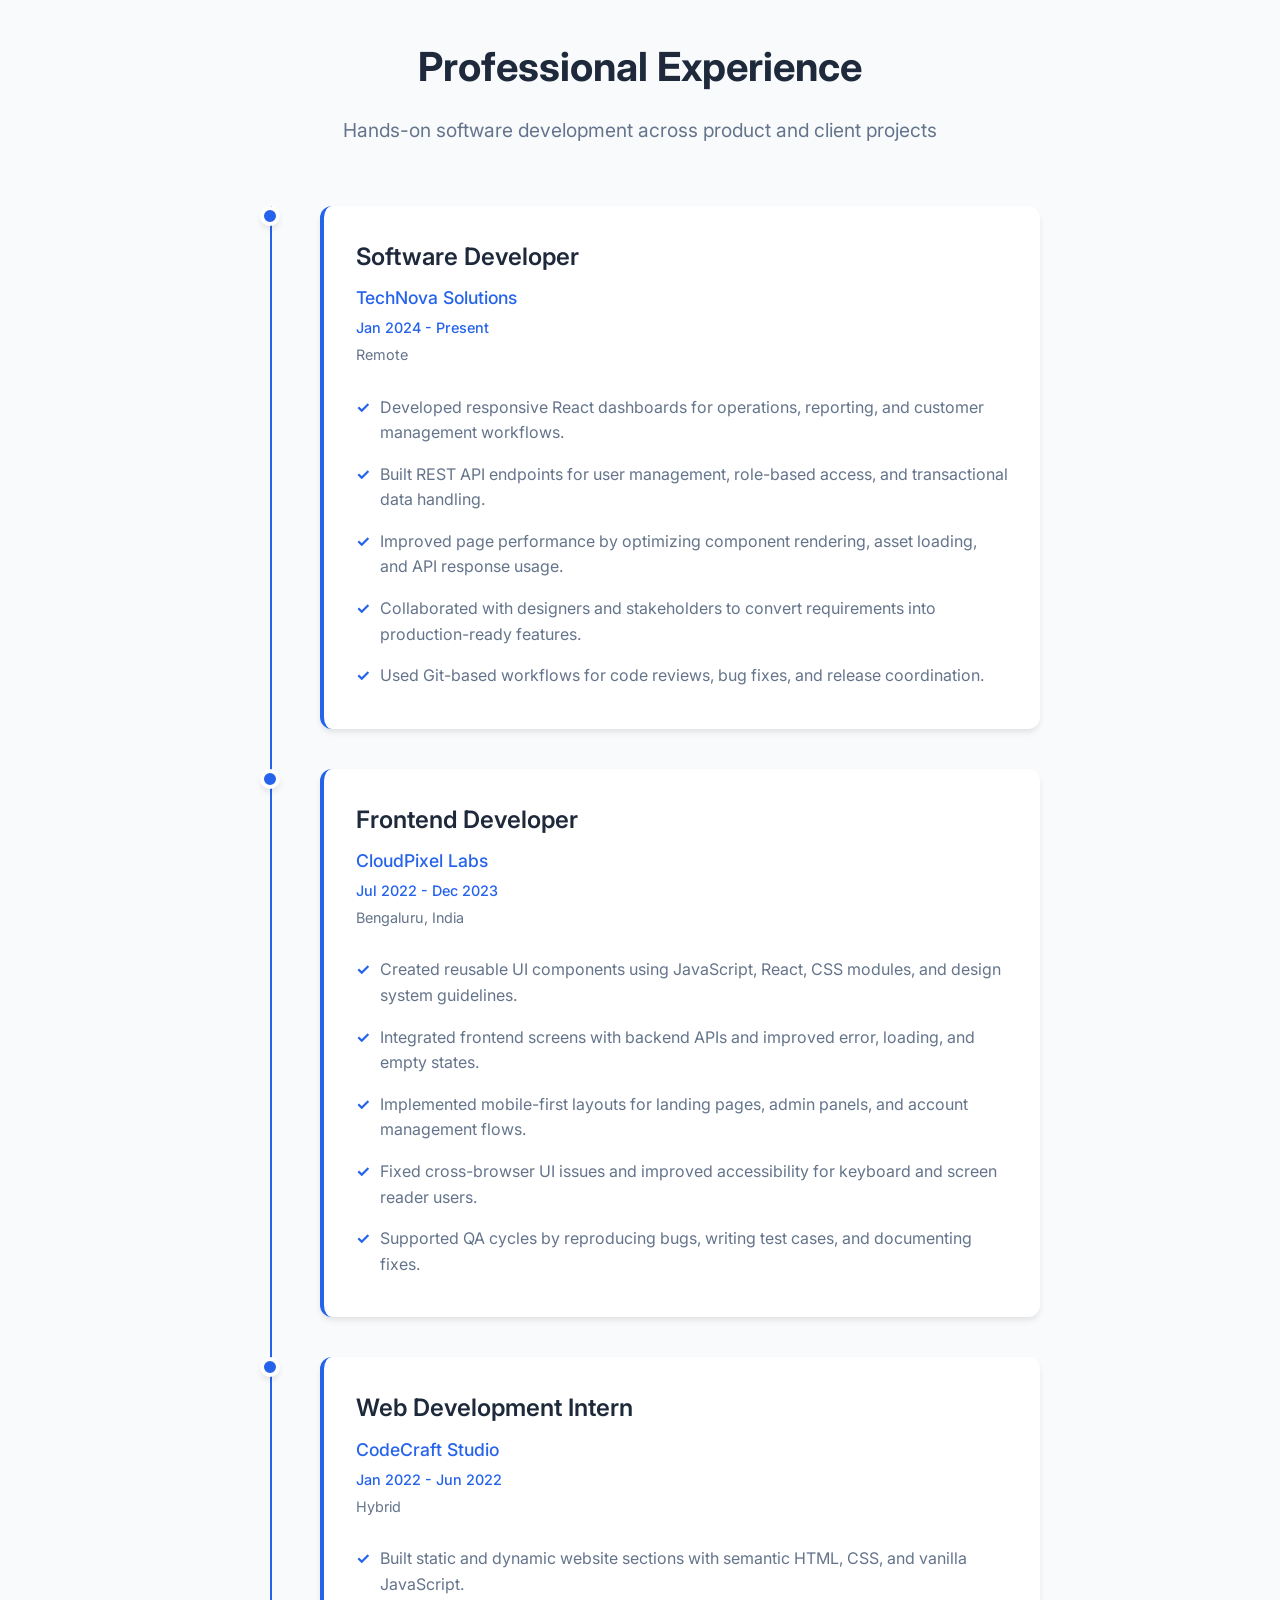
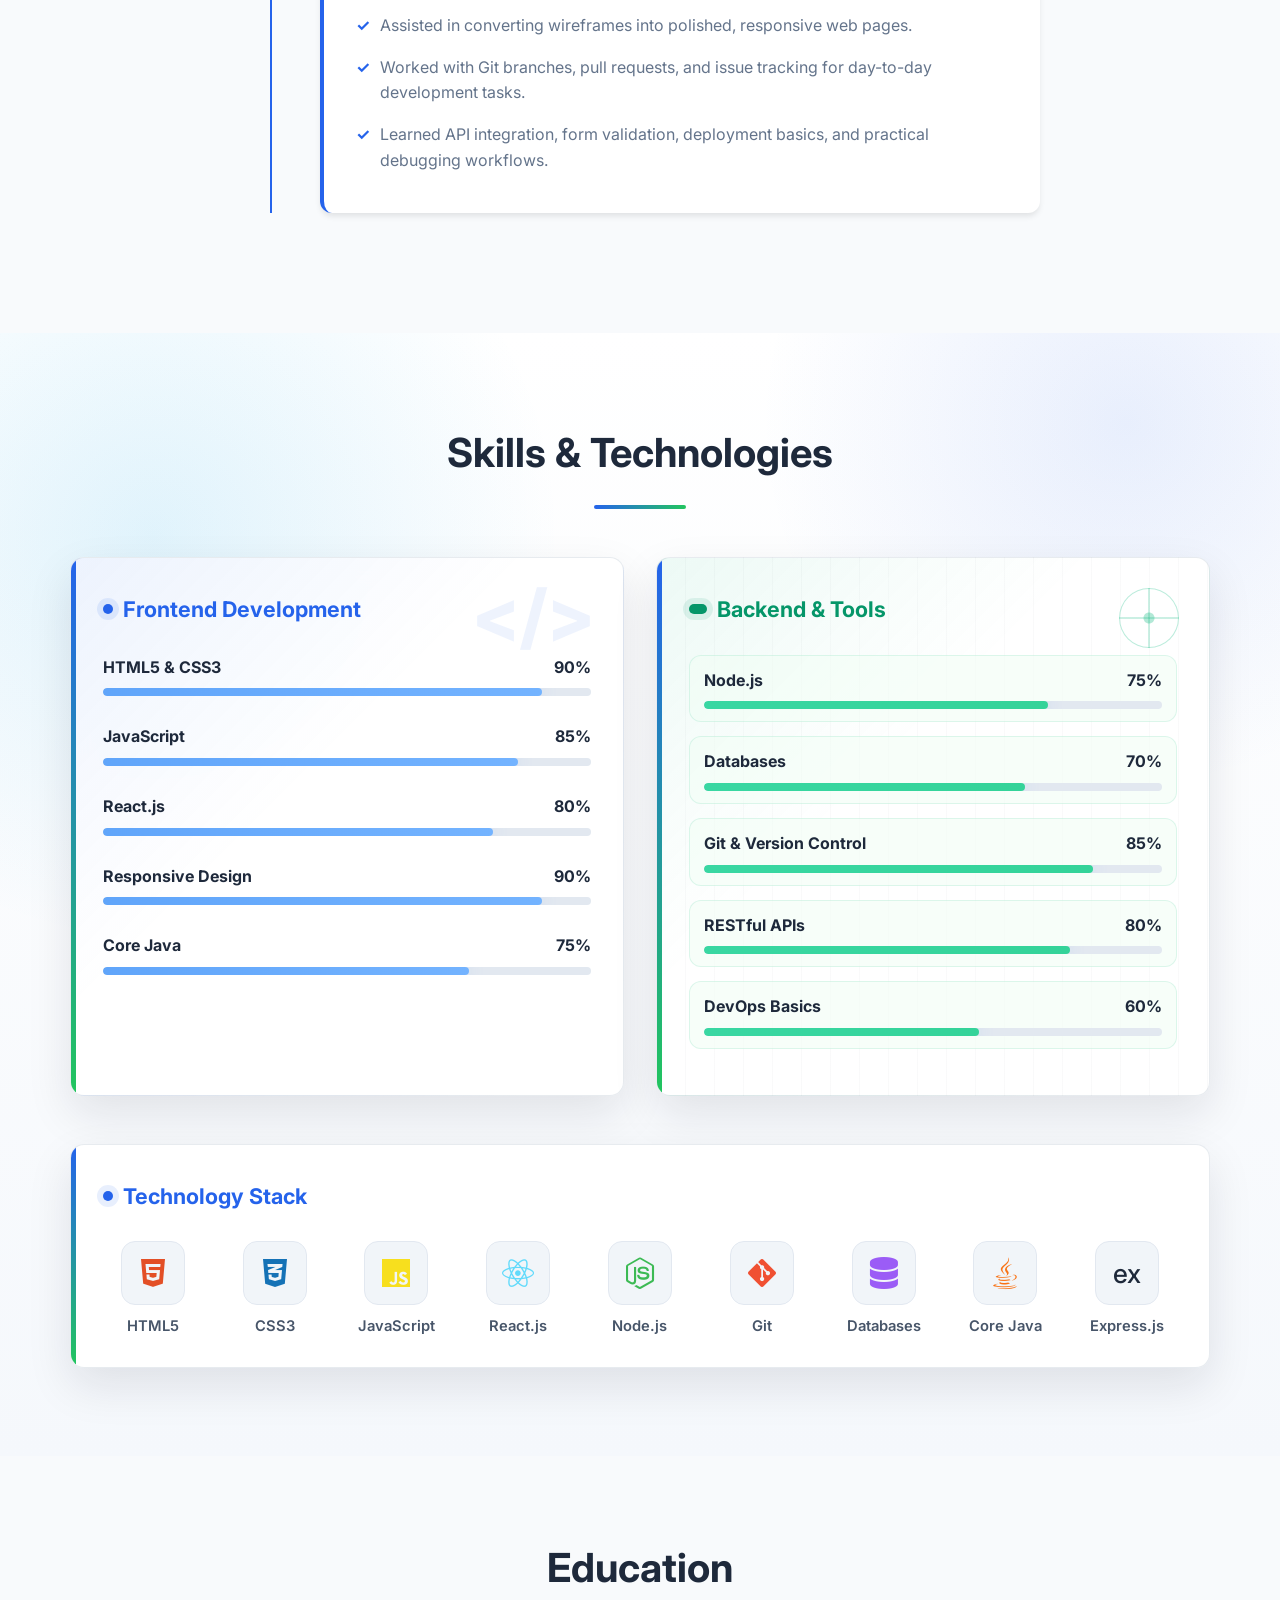
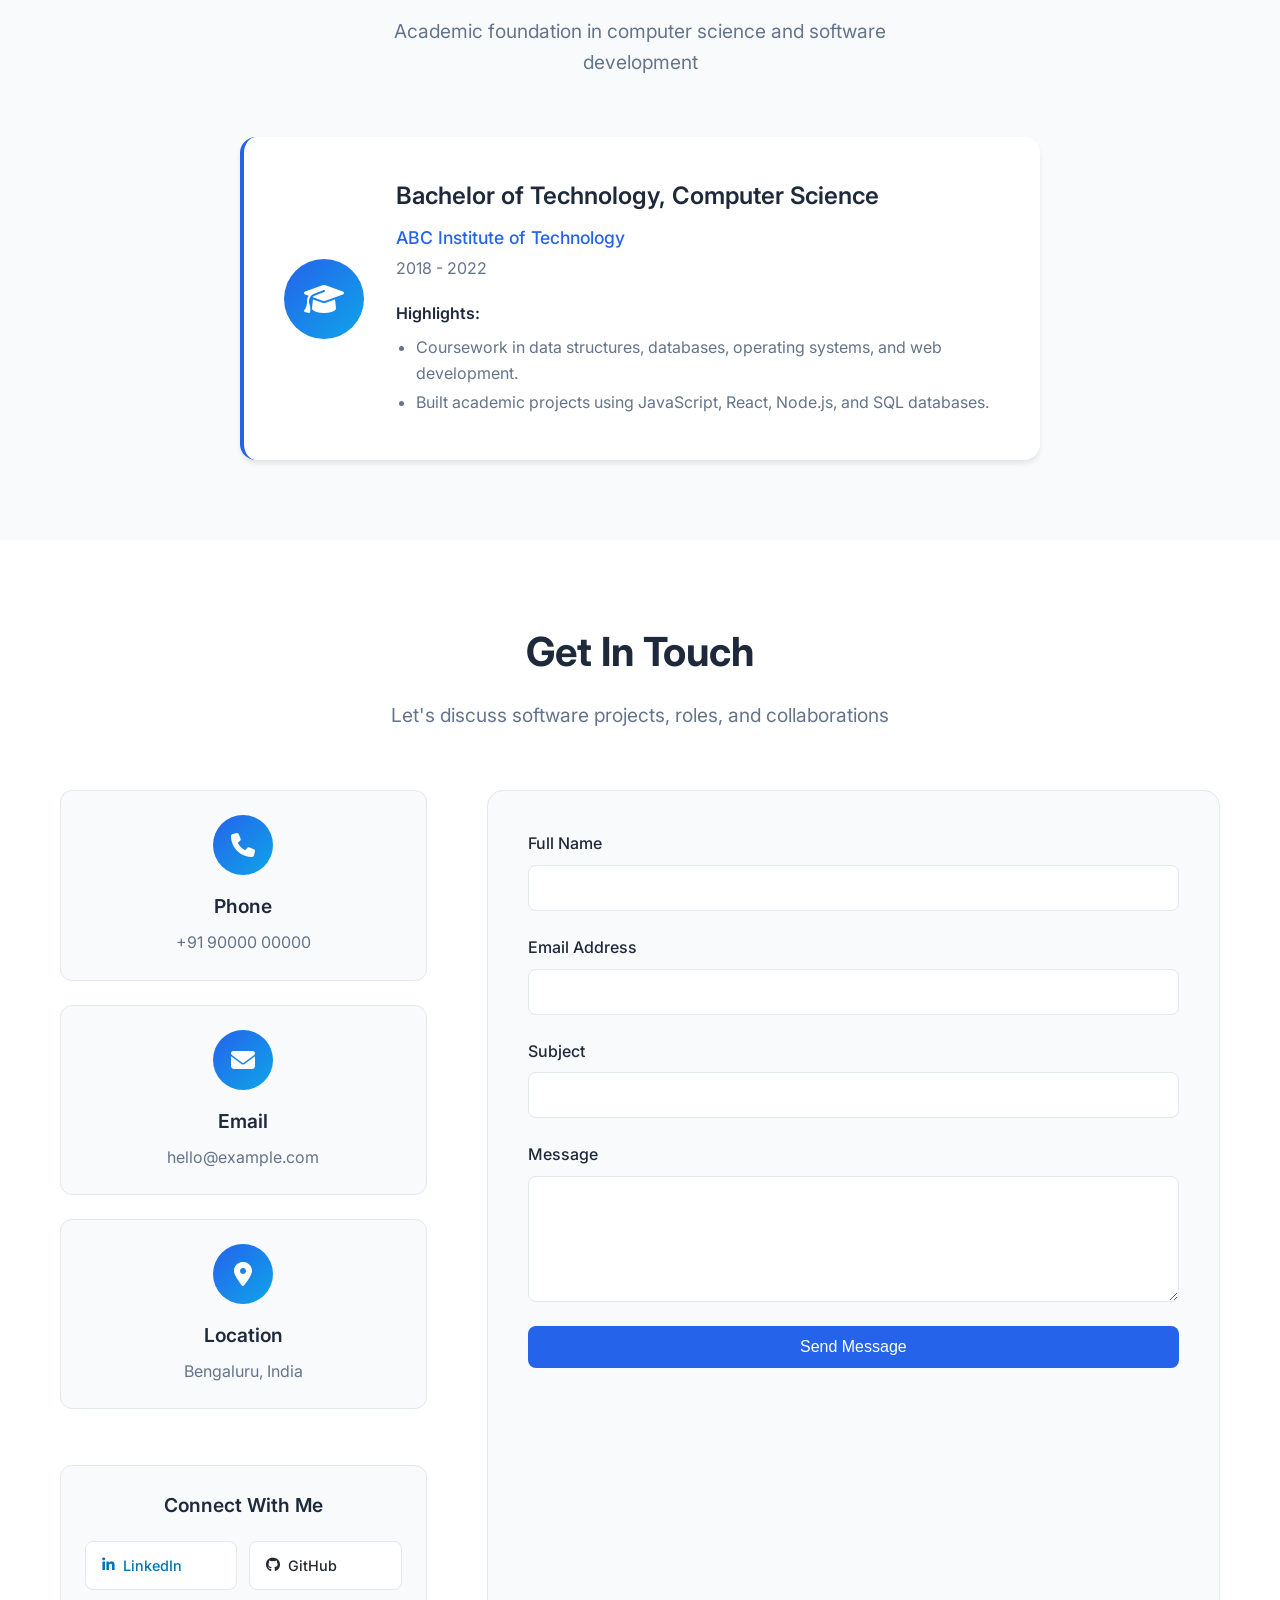
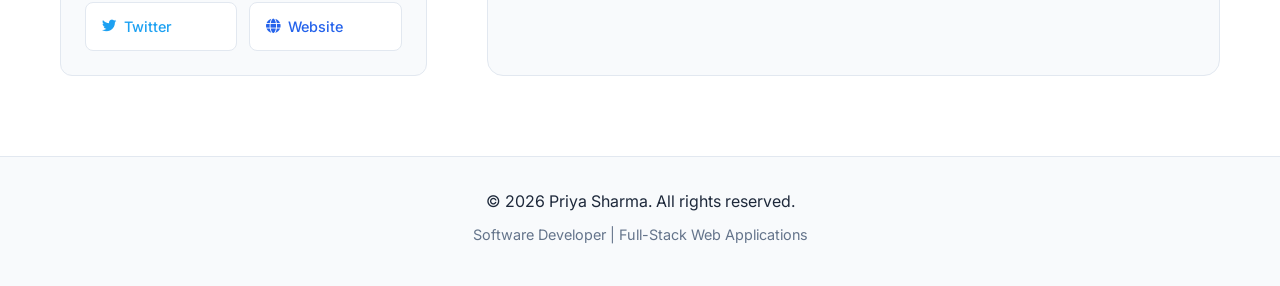
==== commit 7e625265: "fixed" ====
--- a/index.html
+++ b/index.html
@@ -264,74 +264,149 @@
     <!-- Skills Section -->
     <section id="skills" class="skills">
         <div class="container">
-            <div class="section-header">
-                <h2 class="section-title">Skills & Expertise</h2>
-                <p class="section-subtitle">Technical skills for modern software development</p>
-            </div>
-            <div class="skills-grid">
-                <div class="skill-category">
-                    <h3 class="category-title">
-                        <i class="fas fa-code"></i>
-                        Frontend
-                    </h3>
-                    <div class="skills-list">
-                        <span class="skill-tag">HTML5</span>
-                        <span class="skill-tag">CSS3</span>
-                        <span class="skill-tag">JavaScript</span>
-                        <span class="skill-tag">TypeScript</span>
-                        <span class="skill-tag">React</span>
-                        <span class="skill-tag">Responsive Design</span>
-                        <span class="skill-tag">Accessibility</span>
-                        <span class="skill-tag">UI Components</span>
-                    </div>
-                </div>
-
-                <div class="skill-category">
-                    <h3 class="category-title">
-                        <i class="fas fa-database"></i>
-                        Backend & Data
-                    </h3>
-                    <div class="skills-list">
-                        <span class="skill-tag">Node.js</span>
-                        <span class="skill-tag">Express.js</span>
-                        <span class="skill-tag">REST APIs</span>
-                        <span class="skill-tag">Authentication</span>
-                        <span class="skill-tag">MongoDB</span>
-                        <span class="skill-tag">PostgreSQL</span>
-                        <span class="skill-tag">SQL</span>
-                    </div>
-                </div>
-
-                <div class="skill-category">
-                    <h3 class="category-title">
-                        <i class="fas fa-cloud"></i>
-                        Tools & DevOps
-                    </h3>
-                    <div class="skills-list">
-                        <span class="skill-tag">Git</span>
-                        <span class="skill-tag">GitHub</span>
-                        <span class="skill-tag">VS Code</span>
-                        <span class="skill-tag">npm</span>
-                        <span class="skill-tag">Vite</span>
-                        <span class="skill-tag">Netlify</span>
-                        <span class="skill-tag">Vercel</span>
-                        <span class="skill-tag">Cloud Basics</span>
-                    </div>
-                </div>
-
-                <div class="skill-category">
-                    <h3 class="category-title">
-                        <i class="fas fa-clipboard-check"></i>
-                        Professional Skills
-                    </h3>
-                    <div class="skills-list">
-                        <span class="skill-tag">Problem Solving</span>
-                        <span class="skill-tag">Debugging</span>
-                        <span class="skill-tag">Agile Collaboration</span>
-                        <span class="skill-tag">Documentation</span>
-                        <span class="skill-tag">Code Review</span>
-                        <span class="skill-tag">Testing Basics</span>
-                        <span class="skill-tag">Client Communication</span>
+            <div class="section-header skills-header">
+                <h2 class="section-title">Skills & Technologies</h2>
+                <span class="section-title-line"></span>
+            </div>
+
+            <div class="skills-progress-grid">
+                <div class="skills-panel">
+                    <h3 class="skills-panel-title">Frontend Development</h3>
+                    <div class="skill-meter">
+                        <div class="skill-meter-head">
+                            <span>HTML5 & CSS3</span>
+                            <strong>90%</strong>
+                        </div>
+                        <div class="skill-track">
+                            <span class="skill-fill fill-blue" style="width: 90%;"></span>
+                        </div>
+                    </div>
+                    <div class="skill-meter">
+                        <div class="skill-meter-head">
+                            <span>JavaScript</span>
+                            <strong>85%</strong>
+                        </div>
+                        <div class="skill-track">
+                            <span class="skill-fill fill-blue" style="width: 85%;"></span>
+                        </div>
+                    </div>
+                    <div class="skill-meter">
+                        <div class="skill-meter-head">
+                            <span>React.js</span>
+                            <strong>80%</strong>
+                        </div>
+                        <div class="skill-track">
+                            <span class="skill-fill fill-blue" style="width: 80%;"></span>
+                        </div>
+                    </div>
+                    <div class="skill-meter">
+                        <div class="skill-meter-head">
+                            <span>Responsive Design</span>
+                            <strong>90%</strong>
+                        </div>
+                        <div class="skill-track">
+                            <span class="skill-fill fill-blue" style="width: 90%;"></span>
+                        </div>
+                    </div>
+                    <div class="skill-meter">
+                        <div class="skill-meter-head">
+                            <span>Core Java</span>
+                            <strong>75%</strong>
+                        </div>
+                        <div class="skill-track">
+                            <span class="skill-fill fill-blue" style="width: 75%;"></span>
+                        </div>
+                    </div>
+                </div>
+
+                <div class="skills-panel">
+                    <h3 class="skills-panel-title">Backend & Tools</h3>
+                    <div class="skill-meter">
+                        <div class="skill-meter-head">
+                            <span>Node.js</span>
+                            <strong>75%</strong>
+                        </div>
+                        <div class="skill-track">
+                            <span class="skill-fill fill-green" style="width: 75%;"></span>
+                        </div>
+                    </div>
+                    <div class="skill-meter">
+                        <div class="skill-meter-head">
+                            <span>Databases</span>
+                            <strong>70%</strong>
+                        </div>
+                        <div class="skill-track">
+                            <span class="skill-fill fill-green" style="width: 70%;"></span>
+                        </div>
+                    </div>
+                    <div class="skill-meter">
+                        <div class="skill-meter-head">
+                            <span>Git & Version Control</span>
+                            <strong>85%</strong>
+                        </div>
+                        <div class="skill-track">
+                            <span class="skill-fill fill-green" style="width: 85%;"></span>
+                        </div>
+                    </div>
+                    <div class="skill-meter">
+                        <div class="skill-meter-head">
+                            <span>RESTful APIs</span>
+                            <strong>80%</strong>
+                        </div>
+                        <div class="skill-track">
+                            <span class="skill-fill fill-green" style="width: 80%;"></span>
+                        </div>
+                    </div>
+                    <div class="skill-meter">
+                        <div class="skill-meter-head">
+                            <span>DevOps Basics</span>
+                            <strong>60%</strong>
+                        </div>
+                        <div class="skill-track">
+                            <span class="skill-fill fill-green" style="width: 60%;"></span>
+                        </div>
+                    </div>
+                </div>
+            </div>
+
+            <div class="tech-stack-panel">
+                <h3 class="skills-panel-title">Technology Stack</h3>
+                <div class="tech-stack">
+                    <div class="tech-item">
+                        <span class="tech-icon html"><i class="fab fa-html5"></i></span>
+                        <span>HTML5</span>
+                    </div>
+                    <div class="tech-item">
+                        <span class="tech-icon css"><i class="fab fa-css3-alt"></i></span>
+                        <span>CSS3</span>
+                    </div>
+                    <div class="tech-item">
+                        <span class="tech-icon js"><i class="fab fa-js"></i></span>
+                        <span>JavaScript</span>
+                    </div>
+                    <div class="tech-item">
+                        <span class="tech-icon react"><i class="fab fa-react"></i></span>
+                        <span>React.js</span>
+                    </div>
+                    <div class="tech-item">
+                        <span class="tech-icon node"><i class="fab fa-node-js"></i></span>
+                        <span>Node.js</span>
+                    </div>
+                    <div class="tech-item">
+                        <span class="tech-icon git"><i class="fab fa-git-alt"></i></span>
+                        <span>Git</span>
+                    </div>
+                    <div class="tech-item">
+                        <span class="tech-icon database"><i class="fas fa-database"></i></span>
+                        <span>Databases</span>
+                    </div>
+                    <div class="tech-item">
+                        <span class="tech-icon java"><i class="fab fa-java"></i></span>
+                        <span>Core Java</span>
+                    </div>
+                    <div class="tech-item">
+                        <span class="tech-icon express">ex</span>
+                        <span>Express.js</span>
                     </div>
                 </div>
             </div>
--- a/styles/main.css
+++ b/styles/main.css
@@ -602,74 +602,343 @@
 
 /* Skills Section */
 .skills {
-    padding: 80px 0;
-    background-color: white;
+    padding: 88px 0;
+    background:
+        radial-gradient(circle at 12% 18%, rgba(14, 165, 233, 0.12), transparent 28%),
+        radial-gradient(circle at 88% 8%, rgba(37, 99, 235, 0.10), transparent 24%),
+        linear-gradient(180deg, #ffffff 0%, #f5f8fc 100%);
+    color: var(--dark-color);
 }
 
 [data-theme="dark"] .skills {
-    background-color: #1e293b;
-}
-
-.skills-grid {
+    background:
+        radial-gradient(circle at top left, rgba(59, 130, 246, 0.16), transparent 30%),
+        linear-gradient(135deg, #0f172a 0%, #1e293b 100%);
+    color: white;
+}
+
+.skills .container {
+    max-width: 1180px;
+}
+
+.skills-header {
+    margin-bottom: 48px;
+}
+
+.skills .section-title {
+    color: var(--dark-color);
+}
+
+[data-theme="dark"] .skills .section-title {
+    color: white;
+    text-shadow: 0 2px 16px rgba(0, 0, 0, 0.18);
+}
+
+.section-title-line {
+    display: block;
+    width: 92px;
+    height: 4px;
+    margin: 20px auto 0;
+    border-radius: 999px;
+    background: linear-gradient(90deg, #2563eb, #22c55e);
+}
+
+.skills-progress-grid {
     display: grid;
-    grid-template-columns: repeat(auto-fit, minmax(300px, 1fr));
+    grid-template-columns: repeat(2, minmax(0, 1fr));
     gap: 32px;
-}
-
-.skill-category {
-    background: var(--light-color);
-    padding: 32px;
-    border-radius: 16px;
-    border: 1px solid var(--border-color);
+    margin-bottom: 48px;
+}
+
+.skills-panel,
+.tech-stack-panel {
+    position: relative;
+    overflow: hidden;
+    background: rgba(255, 255, 255, 0.92);
+    border: 1px solid rgba(148, 163, 184, 0.22);
+    border-radius: 14px;
+    box-shadow: 0 18px 45px rgba(15, 23, 42, 0.10);
+    backdrop-filter: blur(12px);
+}
+
+[data-theme="dark"] .skills-panel,
+[data-theme="dark"] .tech-stack-panel {
+    background: #1d2938;
+    border: 1px solid rgba(148, 163, 184, 0.12);
+    border-radius: 8px;
+    box-shadow: 0 16px 32px rgba(15, 23, 42, 0.22);
+}
+
+.skills-panel::before,
+.tech-stack-panel::before {
+    content: '';
+    position: absolute;
+    inset: 0 auto 0 0;
+    width: 5px;
+    background: linear-gradient(180deg, #2563eb, #22c55e);
+}
+
+[data-theme="dark"] .skills-panel::before,
+[data-theme="dark"] .tech-stack-panel::before {
+    display: none;
+}
+
+.skills-panel {
+    padding: 34px 32px 32px;
+}
+
+.skills-panel:first-child {
+    background:
+        linear-gradient(135deg, rgba(37, 99, 235, 0.08), transparent 42%),
+        rgba(255, 255, 255, 0.94);
+}
+
+.skills-panel:first-child::after {
+    content: '</>';
+    position: absolute;
+    top: 22px;
+    right: 28px;
+    color: rgba(37, 99, 235, 0.08);
+    font-size: 4.5rem;
+    font-weight: 800;
+    line-height: 1;
+}
+
+.skills-panel:nth-child(2) {
+    background:
+        linear-gradient(135deg, rgba(16, 185, 129, 0.08), transparent 40%),
+        repeating-linear-gradient(90deg, transparent 0 28px, rgba(15, 23, 42, 0.025) 28px 29px),
+        rgba(255, 255, 255, 0.94);
+}
+
+.skills-panel:nth-child(2)::after {
+    content: '';
+    position: absolute;
+    top: 30px;
+    right: 30px;
+    width: 58px;
+    height: 58px;
+    border: 1px solid rgba(16, 185, 129, 0.28);
+    border-radius: 50%;
+    background:
+        radial-gradient(circle at center, rgba(16, 185, 129, 0.32) 0 5px, transparent 6px),
+        linear-gradient(90deg, transparent 48%, rgba(16, 185, 129, 0.22) 49% 51%, transparent 52%),
+        linear-gradient(0deg, transparent 48%, rgba(16, 185, 129, 0.22) 49% 51%, transparent 52%);
+}
+
+[data-theme="dark"] .skills-panel:first-child,
+[data-theme="dark"] .skills-panel:nth-child(2) {
+    background: #1d2938;
+}
+
+[data-theme="dark"] .skills-panel:first-child::after,
+[data-theme="dark"] .skills-panel:nth-child(2)::after {
+    opacity: 0.25;
+}
+
+.tech-stack-panel {
+    padding: 34px 32px 28px;
+}
+
+.skills-panel-title {
+    position: relative;
+    z-index: 1;
+    display: inline-flex;
+    align-items: center;
+    gap: 10px;
+    color: #2563eb;
+    font-size: 1.35rem;
+    font-weight: 700;
+    margin-bottom: 28px;
+}
+
+.skills-panel-title::before {
+    content: '';
+    width: 10px;
+    height: 10px;
+    border-radius: 50%;
+    background: currentColor;
+    box-shadow: 0 0 0 6px rgba(37, 99, 235, 0.10);
+}
+
+.skills-panel:nth-child(2) .skills-panel-title {
+    color: #059669;
+}
+
+.skills-panel:nth-child(2) .skills-panel-title::before {
+    width: 18px;
+    height: 10px;
+    border-radius: 999px;
+    box-shadow: 0 0 0 6px rgba(5, 150, 105, 0.10);
+}
+
+[data-theme="dark"] .skills-panel-title,
+[data-theme="dark"] .skills-panel:nth-child(2) .skills-panel-title {
+    color: #4f9cff;
+}
+
+.skill-meter {
+    position: relative;
+    z-index: 1;
+    margin-bottom: 28px;
+}
+
+.skills-panel:nth-child(2) .skill-meter {
+    padding: 12px 14px;
+    margin-bottom: 14px;
+    border: 1px solid rgba(16, 185, 129, 0.12);
+    border-radius: 12px;
+    background: rgba(240, 253, 244, 0.56);
+}
+
+[data-theme="dark"] .skills-panel:nth-child(2) .skill-meter {
+    background: rgba(15, 23, 42, 0.22);
+    border-color: rgba(148, 163, 184, 0.12);
+}
+
+.skill-meter:last-child {
+    margin-bottom: 0;
+}
+
+.skill-meter-head {
+    display: flex;
+    justify-content: space-between;
+    gap: 20px;
+    color: #1e293b;
+    font-size: 1rem;
+    font-weight: 700;
+    margin-bottom: 8px;
+}
+
+[data-theme="dark"] .skill-meter-head {
+    color: white;
+}
+
+.skill-meter-head strong {
+    flex-shrink: 0;
+}
+
+.skill-track {
+    height: 8px;
+    overflow: hidden;
+    border-radius: 999px;
+    background: #e2e8f0;
+}
+
+[data-theme="dark"] .skill-track {
+    background: #3b4658;
+}
+
+.skill-fill {
+    display: block;
+    height: 100%;
+    border-radius: inherit;
+    box-shadow: 0 0 18px rgba(96, 165, 250, 0.22);
+}
+
+.fill-blue {
+    background: linear-gradient(90deg, #60a5fa, #73b3ff);
+}
+
+.fill-green {
+    background: linear-gradient(90deg, #39d7a2, #34d399);
+}
+
+.tech-stack {
+    display: grid;
+    grid-template-columns: repeat(9, minmax(72px, 1fr));
+    gap: 22px;
+    align-items: start;
+    text-align: center;
+}
+
+.tech-item {
+    display: flex;
+    flex-direction: column;
+    align-items: center;
+    gap: 10px;
+    min-width: 0;
+    color: #475569;
+    font-size: 0.92rem;
+    font-weight: 600;
+}
+
+[data-theme="dark"] .tech-item {
+    color: #bfdbfe;
+}
+
+.tech-icon {
+    width: 64px;
+    height: 64px;
+    display: flex;
+    align-items: center;
+    justify-content: center;
+    border-radius: 14px;
+    background: #f1f5f9;
+    color: white;
+    font-size: 2rem;
+    border: 1px solid #e2e8f0;
     transition: var(--transition);
 }
 
-.skill-category:hover {
+[data-theme="dark"] .tech-icon {
+    border-radius: 6px;
+    background: #374356;
+    border-color: transparent;
+}
+
+.tech-item:hover .tech-icon {
     transform: translateY(-4px);
-    box-shadow: var(--shadow-lg);
-}
-
-.category-title {
-    display: flex;
-    align-items: center;
-    gap: 12px;
-    font-size: 1.3rem;
-    font-weight: 600;
-    color: var(--dark-color);
-    margin-bottom: 24px;
-}
-
-.category-title i {
-    color: var(--primary-color);
-    font-size: 1.5rem;
-}
-
-.skills-list {
-    display: flex;
-    flex-wrap: wrap;
-    gap: 12px;
-}
-
-.skill-tag {
     background: white;
-    color: var(--gray-color);
-    padding: 8px 16px;
-    border-radius: 20px;
-    font-size: 0.9rem;
+    box-shadow: 0 12px 28px rgba(15, 23, 42, 0.12);
+}
+
+[data-theme="dark"] .tech-item:hover .tech-icon {
+    background: #46546a;
+    box-shadow: none;
+}
+
+.tech-icon.html {
+    color: #e34f26;
+}
+
+.tech-icon.css {
+    color: #1572b6;
+}
+
+.tech-icon.js {
+    color: #f7df1e;
+}
+
+.tech-icon.react {
+    color: #61dafb;
+}
+
+.tech-icon.node {
+    color: #3cba54;
+}
+
+.tech-icon.git {
+    color: #f05032;
+}
+
+.tech-icon.database {
+    color: #9b5cf6;
+}
+
+.tech-icon.java {
+    color: #f97316;
+}
+
+.tech-icon.express {
+    color: #1e293b;
+    font-size: 1.65rem;
     font-weight: 500;
-    border: 1px solid var(--border-color);
-    transition: var(--transition);
-}
-
-[data-theme="dark"] .skill-tag {
-    background: #475569;
-    color: #e2e8f0;
-}
-
-.skill-tag:hover {
-    background: var(--primary-color);
-    color: white;
-    border-color: var(--primary-color);
+    letter-spacing: 0;
+}
+
+[data-theme="dark"] .tech-icon.express {
+    color: white;
 }
 
 /* Education Section */
@@ -983,14 +1252,16 @@
 
 /* Footer */
 .footer {
-    background-color: var(--dark-color);
-    color: white;
+    background-color: #f8fafc;
+    color: var(--dark-color);
     padding: 32px 0;
     text-align: center;
+    border-top: 1px solid var(--border-color);
 }
 
 [data-theme="dark"] .footer {
     background-color: #0f172a;
+    color: white;
     border-top: 1px solid #334155;
 }
 
@@ -1120,6 +1391,26 @@
         font-size: 2rem;
     }
 
+    .skills {
+        padding: 72px 0;
+    }
+
+    .skills-progress-grid {
+        grid-template-columns: 1fr;
+        gap: 24px;
+        margin-bottom: 32px;
+    }
+
+    .skills-panel,
+    .tech-stack-panel {
+        padding: 28px 24px;
+    }
+
+    .tech-stack {
+        grid-template-columns: repeat(3, minmax(86px, 1fr));
+        gap: 20px 14px;
+    }
+
     .about-content {
         grid-template-columns: 1fr;
         gap: 40px;
@@ -1194,8 +1485,28 @@
         font-size: 1.8rem;
     }
 
-    .skills-grid {
-        grid-template-columns: 1fr;
+    .skills-panel,
+    .tech-stack-panel {
+        padding: 24px 18px;
+    }
+
+    .skills-panel-title {
+        font-size: 1.15rem;
+        margin-bottom: 24px;
+    }
+
+    .skill-meter-head {
+        font-size: 0.95rem;
+    }
+
+    .tech-stack {
+        grid-template-columns: repeat(2, minmax(112px, 1fr));
+    }
+
+    .tech-icon {
+        width: 58px;
+        height: 58px;
+        font-size: 1.8rem;
     }
 
     .contact-form-container {
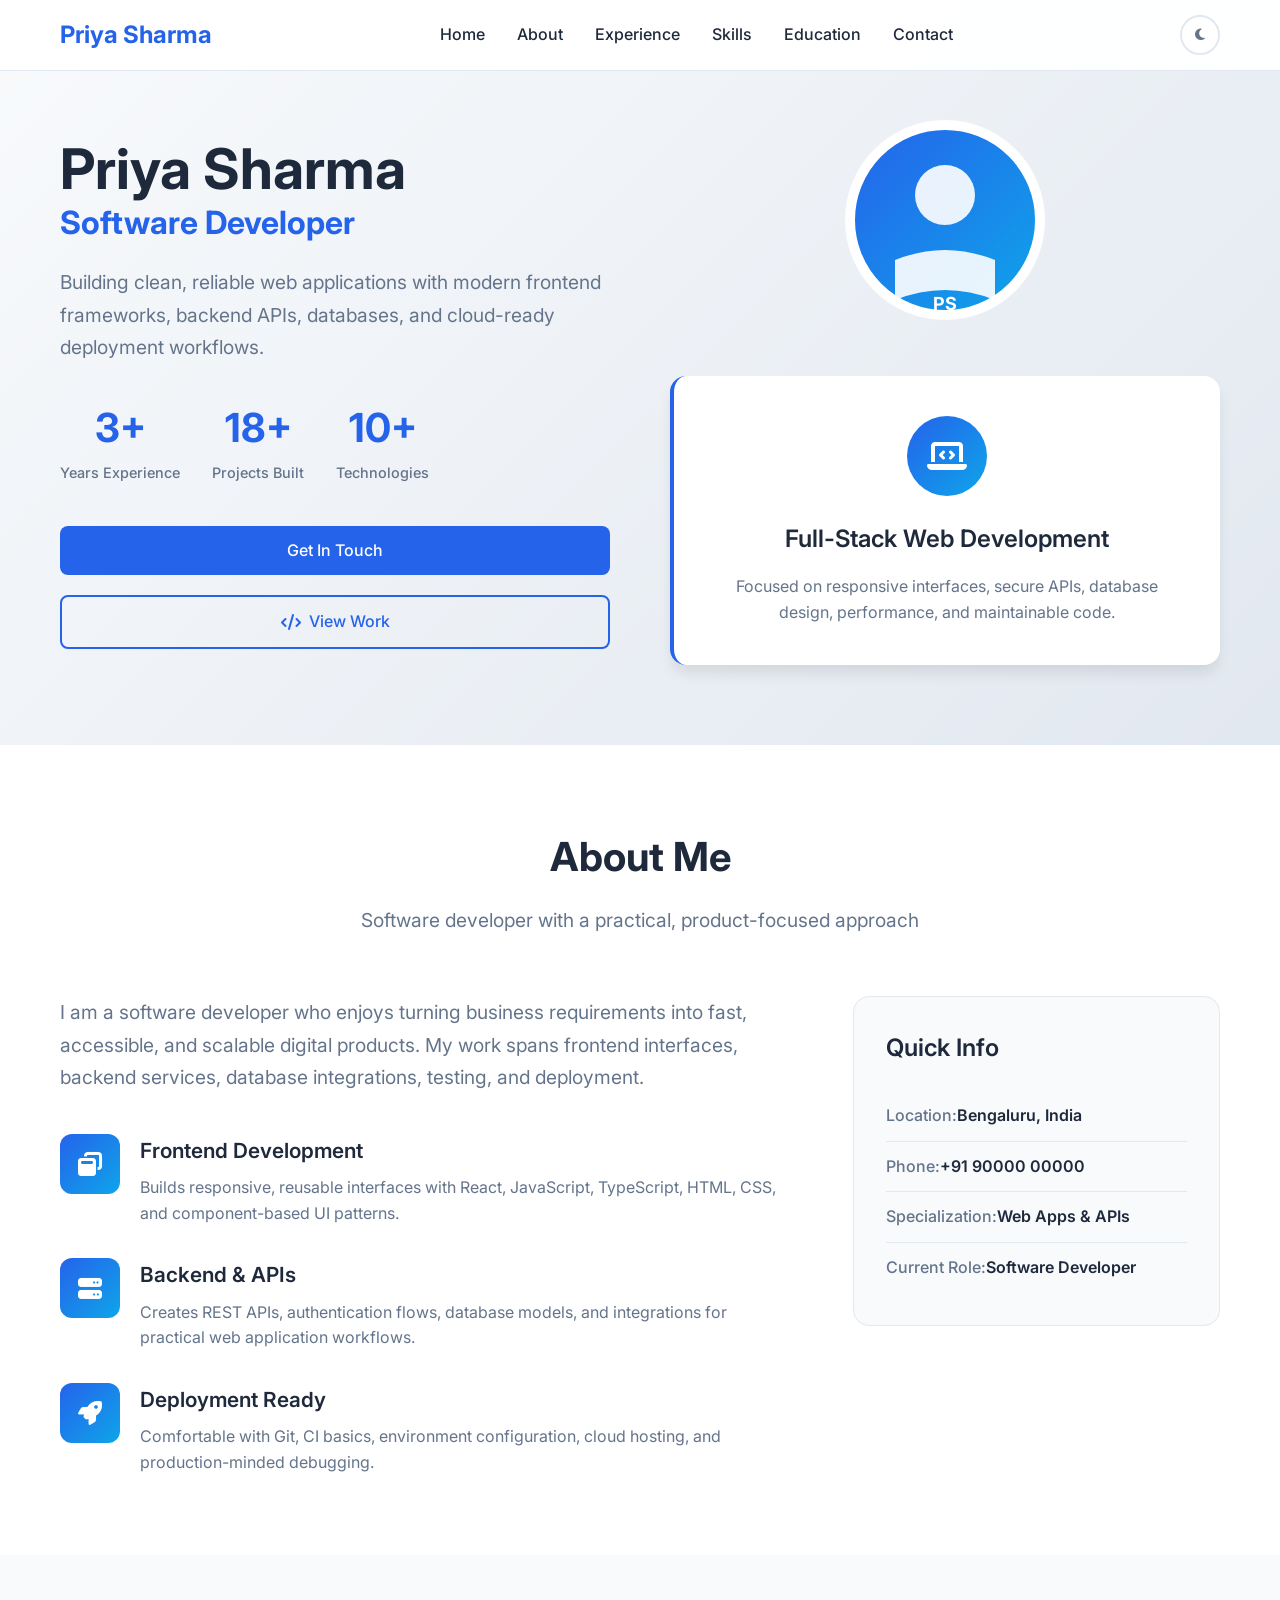
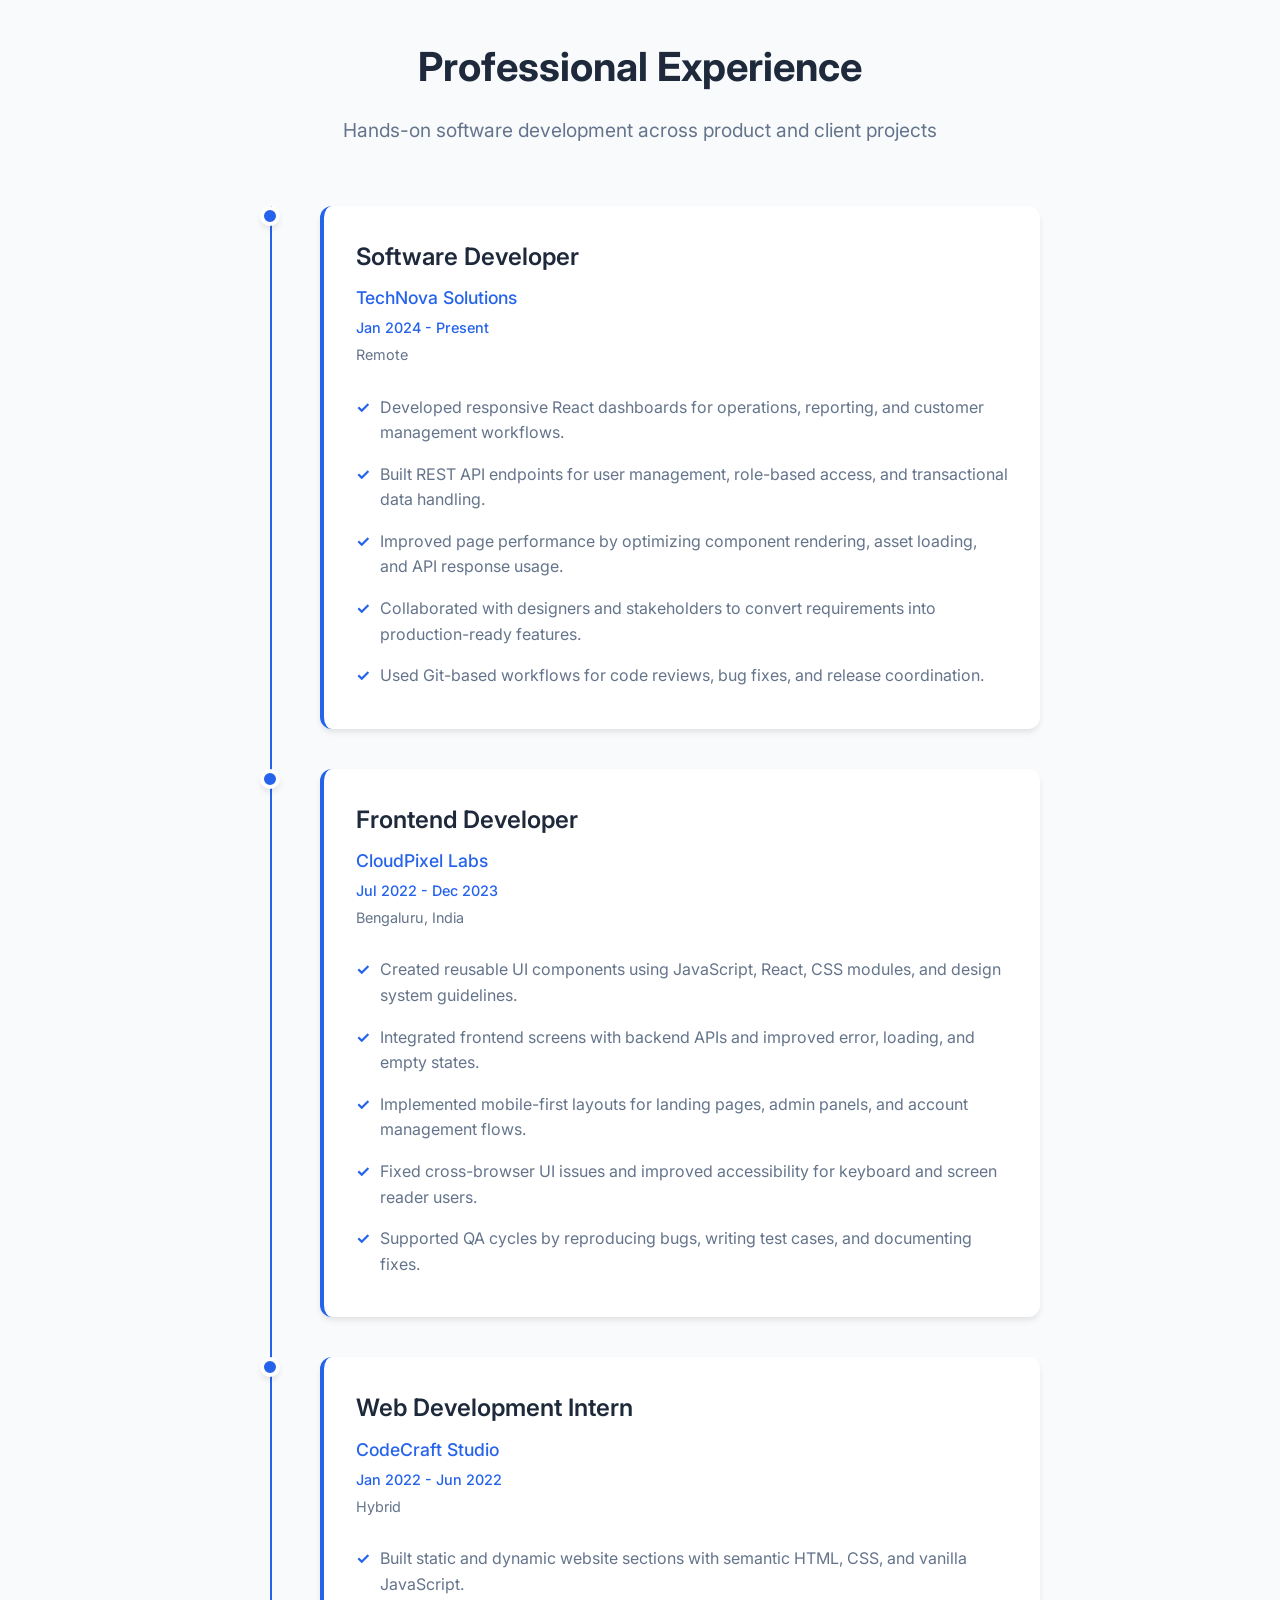
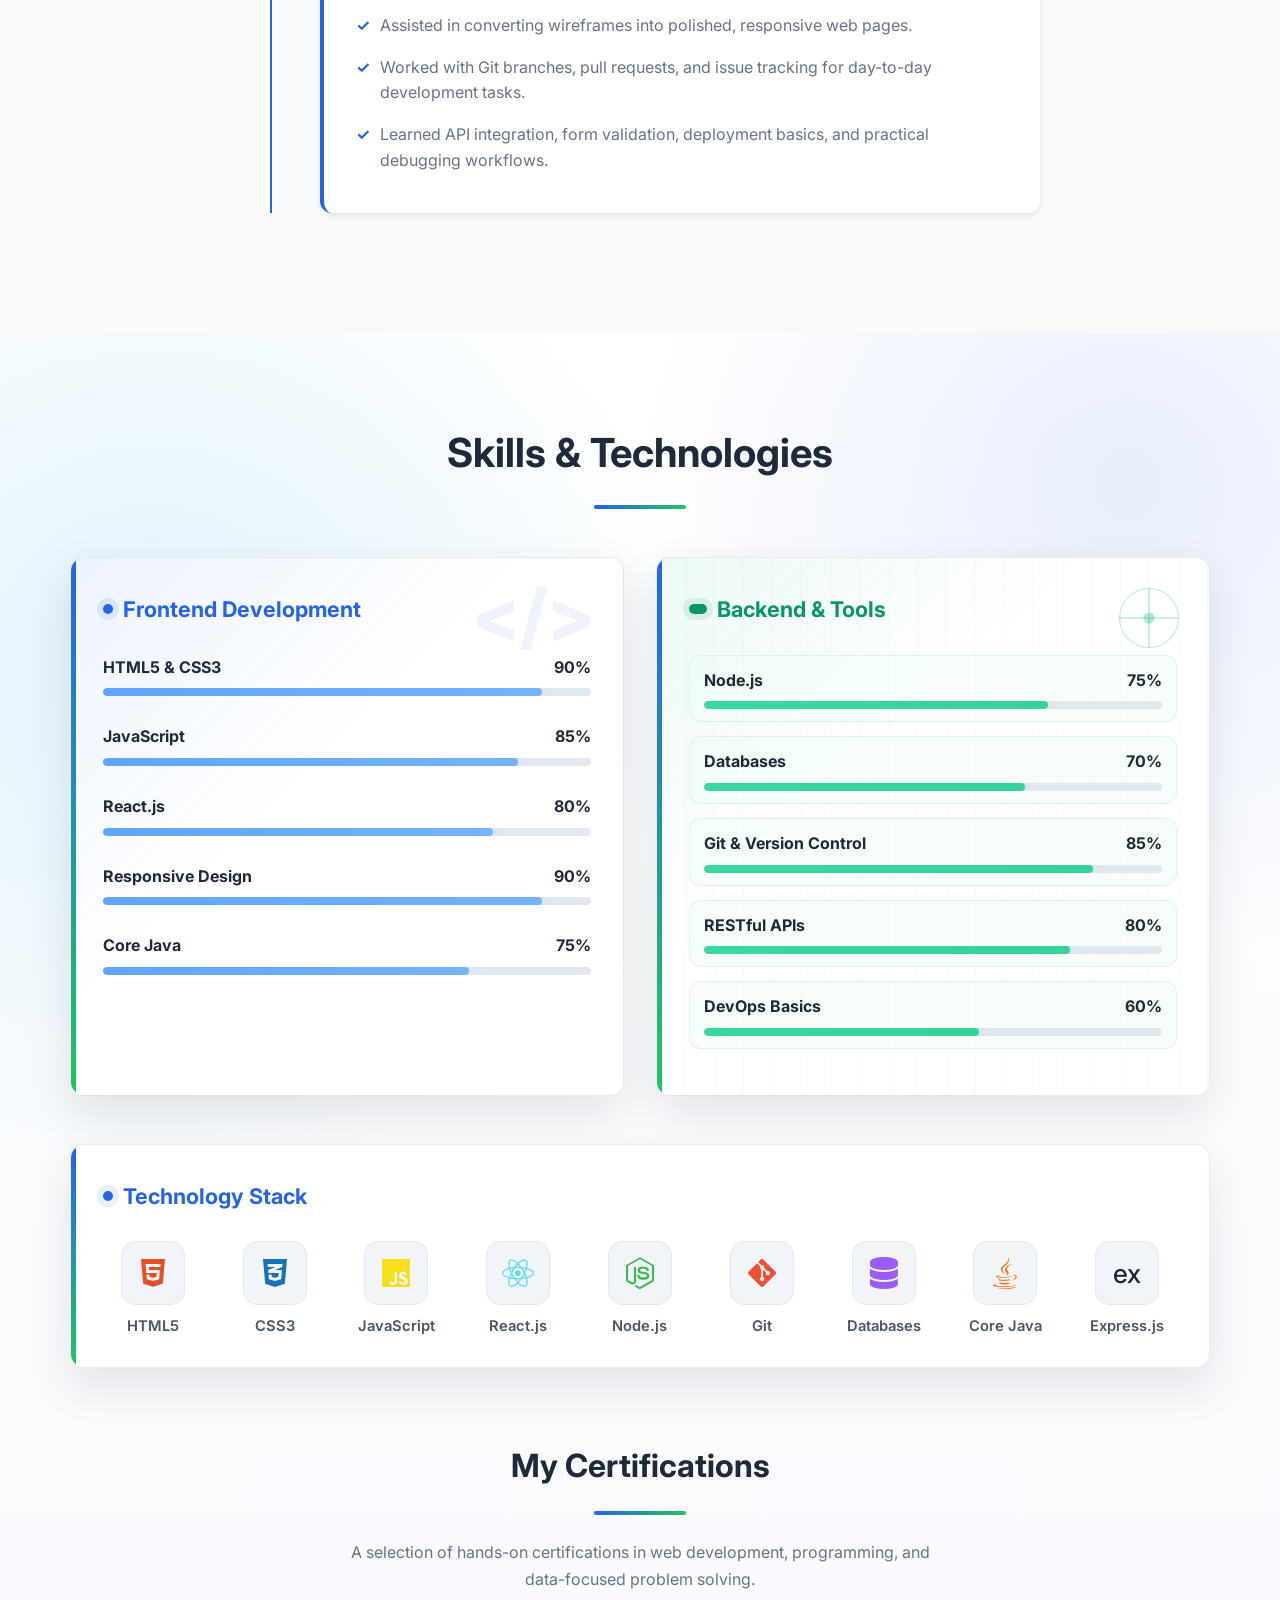
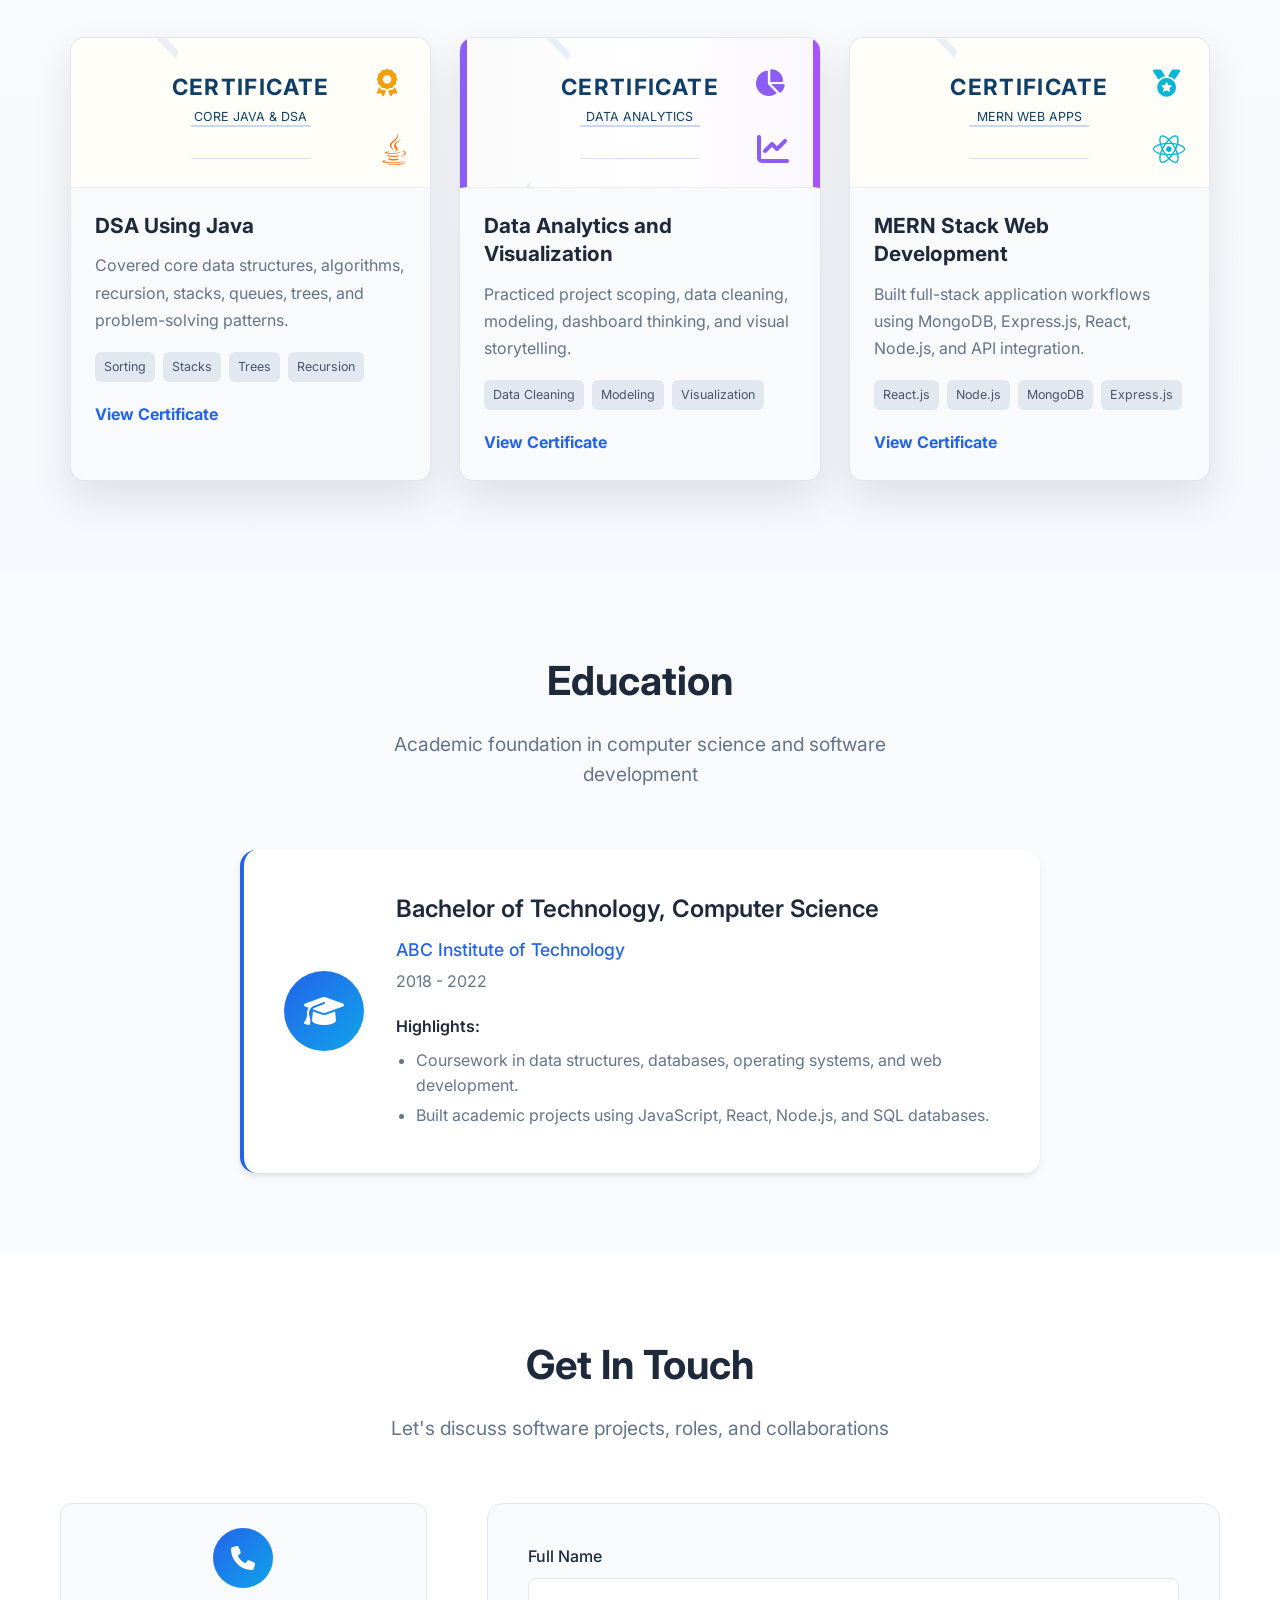
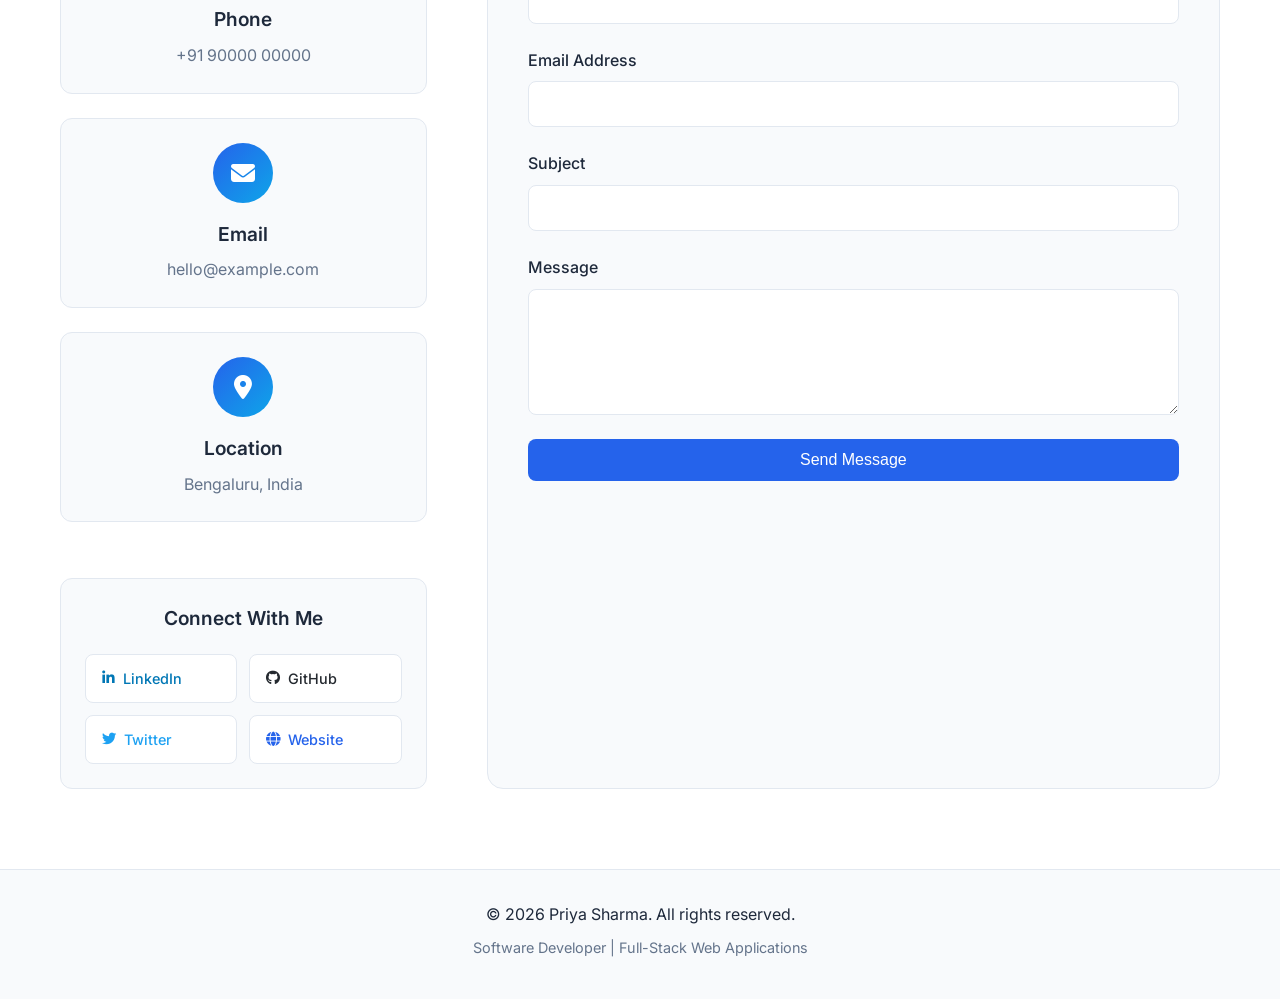
==== commit ad32e912: "fixed" ====
--- a/index.html
+++ b/index.html
@@ -410,6 +410,84 @@
                     </div>
                 </div>
             </div>
+
+            <div class="certifications-section">
+                <div class="certifications-header">
+                    <h3>My Certifications</h3>
+                    <span class="section-title-line"></span>
+                    <p>A selection of hands-on certifications in web development, programming, and data-focused problem solving.</p>
+                </div>
+
+                <div class="certifications-grid">
+                    <article class="certification-card">
+                        <div class="certificate-preview certificate-java">
+                            <div class="certificate-lines"></div>
+                            <span class="certificate-ribbon"><i class="fas fa-award"></i></span>
+                            <div class="certificate-copy">
+                                <strong>Certificate</strong>
+                                <span>Core Java & DSA</span>
+                            </div>
+                            <i class="fab fa-java certificate-mark"></i>
+                        </div>
+                        <div class="certificate-content">
+                            <h4>DSA Using Java</h4>
+                            <p>Covered core data structures, algorithms, recursion, stacks, queues, trees, and problem-solving patterns.</p>
+                            <div class="certificate-tags">
+                                <span>Sorting</span>
+                                <span>Stacks</span>
+                                <span>Trees</span>
+                                <span>Recursion</span>
+                            </div>
+                            <a href="#" class="certificate-link">View Certificate</a>
+                        </div>
+                    </article>
+
+                    <article class="certification-card featured-certification">
+                        <div class="certificate-preview certificate-data">
+                            <div class="certificate-lines"></div>
+                            <span class="certificate-ribbon"><i class="fas fa-chart-pie"></i></span>
+                            <div class="certificate-copy">
+                                <strong>Certificate</strong>
+                                <span>Data Analytics</span>
+                            </div>
+                            <i class="fas fa-chart-line certificate-mark"></i>
+                        </div>
+                        <div class="certificate-content">
+                            <h4>Data Analytics and Visualization</h4>
+                            <p>Practiced project scoping, data cleaning, modeling, dashboard thinking, and visual storytelling.</p>
+                            <div class="certificate-tags">
+                                <span>Data Cleaning</span>
+                                <span>Modeling</span>
+                                <span>Visualization</span>
+                            </div>
+                            <a href="#" class="certificate-link">View Certificate</a>
+                        </div>
+                    </article>
+
+                    <article class="certification-card">
+                        <div class="certificate-preview certificate-mern">
+                            <div class="certificate-lines"></div>
+                            <span class="certificate-ribbon"><i class="fas fa-medal"></i></span>
+                            <div class="certificate-copy">
+                                <strong>Certificate</strong>
+                                <span>MERN Web Apps</span>
+                            </div>
+                            <i class="fab fa-react certificate-mark"></i>
+                        </div>
+                        <div class="certificate-content">
+                            <h4>MERN Stack Web Development</h4>
+                            <p>Built full-stack application workflows using MongoDB, Express.js, React, Node.js, and API integration.</p>
+                            <div class="certificate-tags">
+                                <span>React.js</span>
+                                <span>Node.js</span>
+                                <span>MongoDB</span>
+                                <span>Express.js</span>
+                            </div>
+                            <a href="#" class="certificate-link">View Certificate</a>
+                        </div>
+                    </article>
+                </div>
+            </div>
         </div>
     </section>
 
--- a/styles/main.css
+++ b/styles/main.css
@@ -941,6 +941,212 @@
     color: white;
 }
 
+/* Certifications Section */
+.certifications-section {
+    margin-top: 72px;
+}
+
+.certifications-header {
+    max-width: 620px;
+    margin: 0 auto 44px;
+    text-align: center;
+}
+
+.certifications-header h3 {
+    color: var(--dark-color);
+    font-size: 2rem;
+    font-weight: 700;
+    margin-bottom: 0;
+}
+
+[data-theme="dark"] .certifications-header h3 {
+    color: white;
+}
+
+.certifications-header p {
+    color: var(--gray-color);
+    font-size: 1rem;
+    line-height: 1.7;
+    margin-top: 24px;
+}
+
+[data-theme="dark"] .certifications-header p {
+    color: #cbd5e1;
+}
+
+.certifications-grid {
+    display: grid;
+    grid-template-columns: repeat(3, minmax(0, 1fr));
+    gap: 28px;
+}
+
+.certification-card {
+    overflow: hidden;
+    border: 1px solid rgba(148, 163, 184, 0.22);
+    border-radius: 14px;
+    background: #f8fafc;
+    box-shadow: 0 18px 40px rgba(15, 23, 42, 0.10);
+    transition: var(--transition);
+}
+
+.certification-card:hover {
+    transform: translateY(-6px);
+    box-shadow: 0 24px 54px rgba(15, 23, 42, 0.15);
+}
+
+[data-theme="dark"] .certification-card {
+    background: #1d2938;
+    border-color: rgba(148, 163, 184, 0.14);
+}
+
+.certificate-preview {
+    position: relative;
+    min-height: 150px;
+    overflow: hidden;
+    background: #fffef8;
+    border-bottom: 1px solid rgba(148, 163, 184, 0.18);
+}
+
+.certificate-preview::before {
+    content: '';
+    position: absolute;
+    inset: 0;
+    background:
+        linear-gradient(135deg, transparent 0 42%, rgba(37, 99, 235, 0.12) 42% 44%, transparent 44%),
+        linear-gradient(45deg, transparent 0 46%, rgba(37, 99, 235, 0.10) 46% 48%, transparent 48%);
+    clip-path: polygon(0 0, 31% 0, 18% 100%, 0 100%);
+}
+
+.certificate-lines {
+    position: absolute;
+    inset: auto auto 28px 50%;
+    width: 120px;
+    height: 34px;
+    transform: translateX(-50%);
+    border-top: 2px solid rgba(37, 99, 235, 0.24);
+    border-bottom: 1px solid rgba(37, 99, 235, 0.18);
+}
+
+.certificate-ribbon {
+    position: absolute;
+    top: 18px;
+    right: 22px;
+    width: 42px;
+    height: 54px;
+    display: flex;
+    align-items: center;
+    justify-content: center;
+    color: #f59e0b;
+    font-size: 1.7rem;
+}
+
+.certificate-copy {
+    position: absolute;
+    top: 38px;
+    left: 50%;
+    transform: translateX(-50%);
+    min-width: 180px;
+    text-align: center;
+    color: #0f3f68;
+}
+
+.certificate-copy strong {
+    display: block;
+    font-size: 1.4rem;
+    line-height: 1;
+    text-transform: uppercase;
+    letter-spacing: 0.06em;
+}
+
+.certificate-copy span {
+    display: block;
+    margin-top: 8px;
+    font-size: 0.78rem;
+    text-transform: uppercase;
+}
+
+.certificate-mark {
+    position: absolute;
+    right: 24px;
+    bottom: 22px;
+    font-size: 2rem;
+}
+
+.certificate-java .certificate-mark {
+    color: #f97316;
+}
+
+.certificate-data {
+    background: linear-gradient(90deg, #fafafa 0%, #ffffff 48%, #fbf7ff 100%);
+    border-left: 7px solid #8b5cf6;
+    border-right: 7px solid #a855f7;
+}
+
+.certificate-data .certificate-ribbon,
+.certificate-data .certificate-mark {
+    color: #8b5cf6;
+}
+
+.certificate-mern .certificate-ribbon,
+.certificate-mern .certificate-mark {
+    color: #06b6d4;
+}
+
+.certificate-content {
+    padding: 24px;
+}
+
+.certificate-content h4 {
+    color: #1e293b;
+    font-size: 1.3rem;
+    line-height: 1.35;
+    margin-bottom: 12px;
+}
+
+[data-theme="dark"] .certificate-content h4 {
+    color: white;
+}
+
+.certificate-content p {
+    color: var(--gray-color);
+    line-height: 1.7;
+    margin-bottom: 18px;
+}
+
+[data-theme="dark"] .certificate-content p {
+    color: #cbd5e1;
+}
+
+.certificate-tags {
+    display: flex;
+    flex-wrap: wrap;
+    gap: 8px;
+    margin-bottom: 20px;
+}
+
+.certificate-tags span {
+    padding: 5px 9px;
+    border-radius: 6px;
+    background: #e2e8f0;
+    color: #475569;
+    font-size: 0.78rem;
+}
+
+[data-theme="dark"] .certificate-tags span {
+    background: #334155;
+    color: #dbeafe;
+}
+
+.certificate-link {
+    color: var(--primary-color);
+    font-weight: 700;
+    text-decoration: none;
+}
+
+.certificate-link:hover {
+    text-decoration: underline;
+}
+
 /* Education Section */
 .education {
     padding: 80px 0;
@@ -1411,6 +1617,16 @@
         gap: 20px 14px;
     }
 
+    .certifications-section {
+        margin-top: 56px;
+    }
+
+    .certifications-grid {
+        grid-template-columns: 1fr;
+        max-width: 520px;
+        margin: 0 auto;
+    }
+
     .about-content {
         grid-template-columns: 1fr;
         gap: 40px;
@@ -1507,6 +1723,18 @@
         width: 58px;
         height: 58px;
         font-size: 1.8rem;
+    }
+
+    .certifications-header h3 {
+        font-size: 1.65rem;
+    }
+
+    .certificate-preview {
+        min-height: 132px;
+    }
+
+    .certificate-content {
+        padding: 20px;
     }
 
     .contact-form-container {
